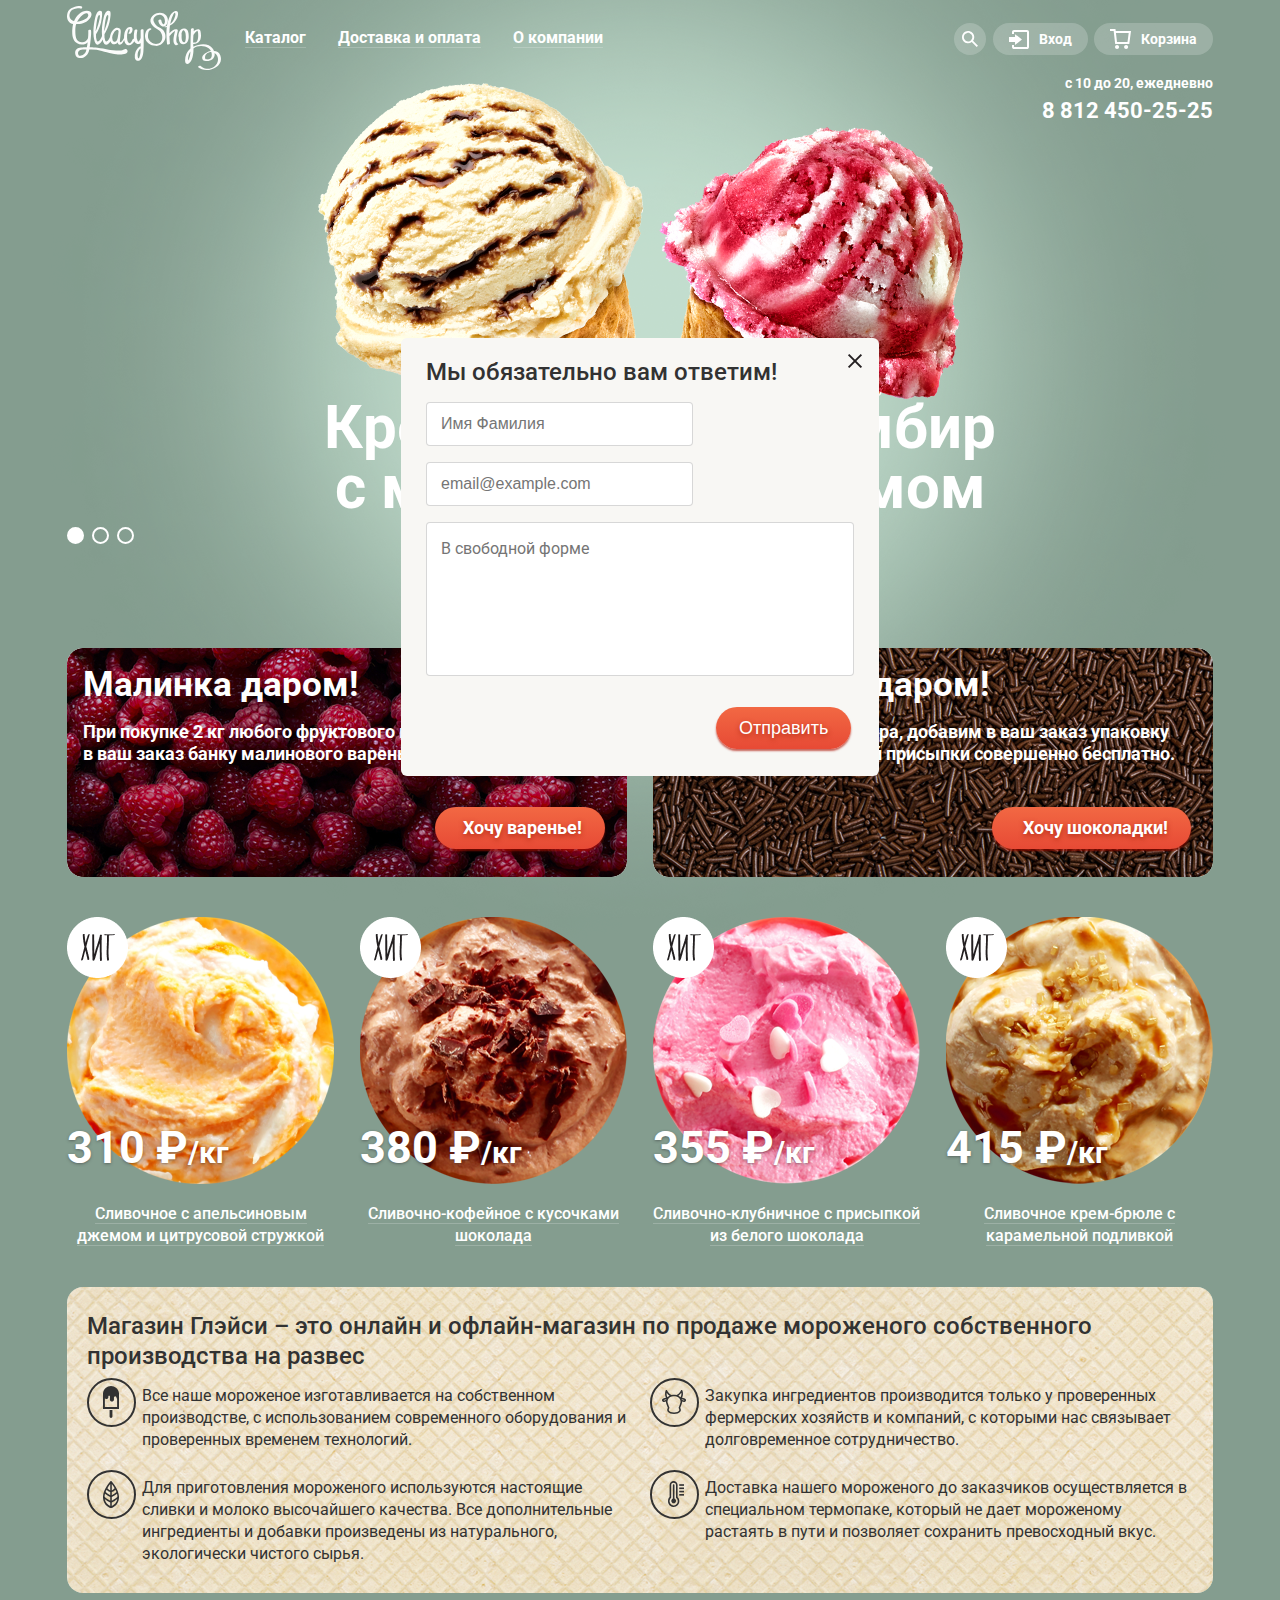
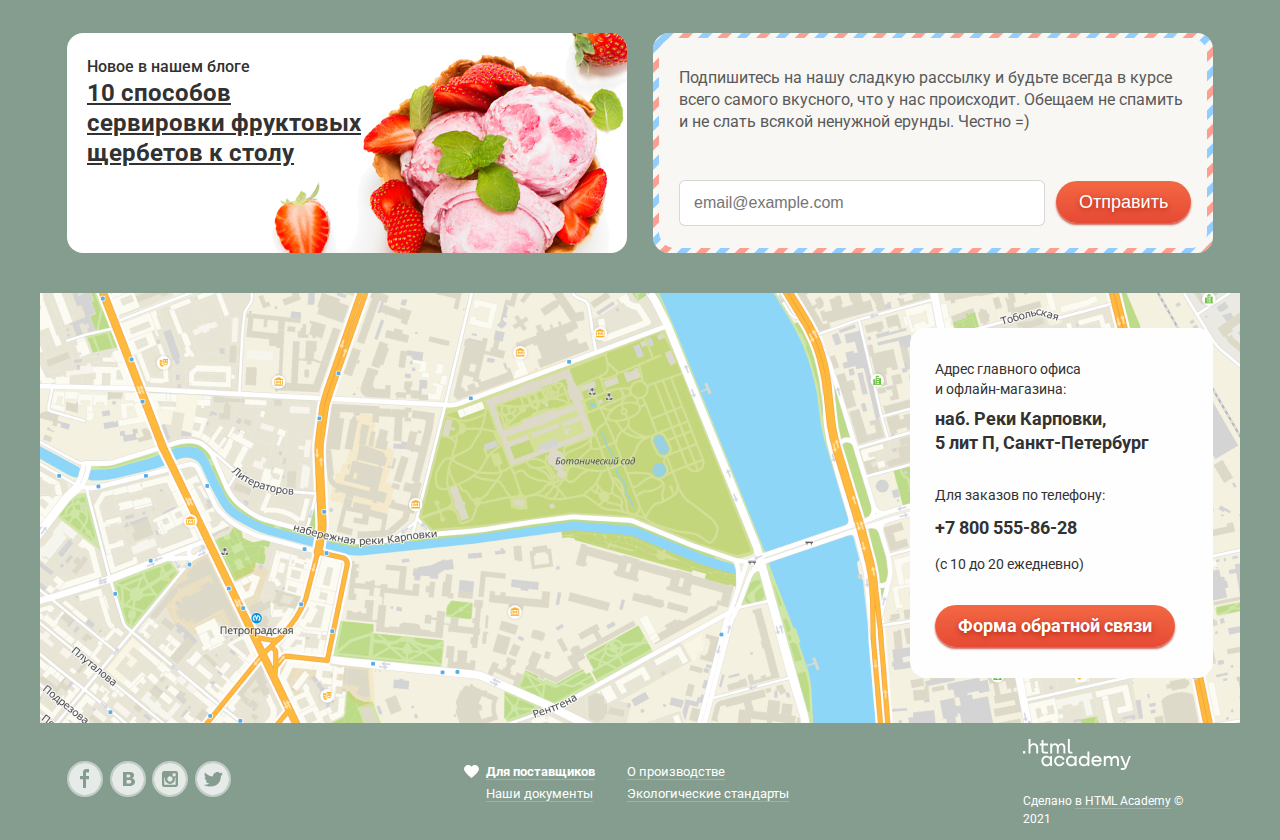
==== index.html @ a719648a "Исправления" ====
<!DOCTYPE html>
<html class="page" lang="ru">
<head>
  <meta charset="utf-8">
  <!--<link rel="preconnect" href="https://fonts.gstatic.com">-->
  <link href="https://fonts.googleapis.com/css2?family=Roboto:wght@300;400;500;700&display=swap" rel="stylesheet">
  <link href="css/style.css" rel="stylesheet">
  <title>Магазин мороженого "GllacyShop"</title>
  <link rel="icon" href="favicon.ico"> <!-- 32/32 -->
  <link rel="icon" href="img/favicon/152.svg" type="image/svg+xml"> <!-- 152/152 -->
  <link rel="apple-touch-icon" href="img/favicons/apple.png">  <!-- 180×180 -->
  <link rel="manifest" href="manifest.webmanifest">
</head>
<body>
  <div  class="page-body page-body-1">
    <header class="main-header"> <!--шапка-->
      <!--<p>Репозиторий создан для обучения на профессиональном онлайн‑курсе «<a href="https://htmlacademy.ru/intensive/htmlcss">HTML и CSS. Профессиональная вёрстка сайтов</a>».</p> -->
      <div class="container">
        <nav class="main-navigation"> <!--меню навигации-->
          <div class="main-menu">
            <div class="main-navigation-wrapper">  <!--основное меню-->
              <a class="main-header-logo"> <!--логотип магазина-->
                <img src="img/logo.svg" width="154" height="64" alt="">
              </a>
              <ul class="site-navigation">
                <li><a href="catalog.html">Каталог</a></li>
                <li><a href="blank.html">Доставка и оплата</a></li>
                <li><a href="blank.html">О компании</a></li>
              </ul>
            </div>
            <div class="user-navigation"> <!--меню авторизации-->
              <ul>
                <li class="user-navigation--item">
                  <a class="user-navigation-link user-navigation-link--search" href="blank.html">
                      <svg width="16" height="16" viewBox="0 0 16 16" fill="none">
                        <path d="M16 14.6652L11.0785 9.73294C11.9827 8.48188 12.3826 6.93501 12.1984 5.40134C12.0141 3.86767 11.2594 2.4601 10.0848 1.45982C8.91022 0.45954 7.40233 -0.0598191 5.86234 0.00548954C4.32234 0.0707982 2.86363 0.715967 1.77757 1.81212C0.691516 2.90827 0.0580813 4.3747 0.0038002 5.91849C-0.050481 7.46228 0.478388 8.96976 1.48476 10.1398C2.49113 11.3098 3.90092 12.0563 5.43251 12.2301C6.96409 12.4039 8.50472 11.9922 9.74663 11.0772L14.6586 16L16 14.6652ZM6.08152 10.3767C5.24079 10.3767 4.41895 10.1268 3.71991 9.65874C3.02087 9.19063 2.47604 8.5253 2.15431 7.74687C1.83258 6.96844 1.7484 6.11188 1.91241 5.28551C2.07643 4.45913 2.48128 3.70006 3.07576 3.10427C3.67024 2.50849 4.42766 2.10276 5.25223 1.93838C6.0768 1.77401 6.93149 1.85837 7.70822 2.1808C8.48495 2.50324 9.14883 3.04927 9.61591 3.74983C10.083 4.4504 10.3323 5.27404 10.3323 6.11661C10.3298 7.24568 9.88115 8.3278 9.08451 9.12618C8.28788 9.92456 7.20813 10.3742 6.08152 10.3767Z" fill="white"/>
                      </svg>
                    </a>
                    <div class="user-navigation-popup">
                      <!--что-то из попапа-->
                      <form class="popup-form--search" action="https://echo.htmlacademy.ru" method="post">
                        <!--<p class="login-form-user"> <!--Поле поиска-->
                          <label class="visually-hidden" for="login-name">Поиск</label>
                          <input class="popup-form--search-input" id="login-name" type="text" name="name" placeholder="Крем-брюле">
                        <!--</p>-->
                      </form>
                    </div>
                </li>
                <li><a class="user-navigation-link user-navigation-link--action" href="blank.html">
                      <svg width="20" height="19" viewBox="0 0 20 19" fill="none">
                        <path d="M6.04 14.88L12.96 9.5L6.04 4.13V7.04H0V11.96H6.04V14.88Z" fill="white"/>
                        <path d="M18 0H5C4.46957 0 3.96086 0.210714 3.58579 0.585786C3.21071 0.960859 3 1.46957 3 2V4H5V2H18V17H5V15H3V17C3 17.5304 3.21071 18.0391 3.58579 18.4142C3.96086 18.7893 4.46957 19 5 19H18C18.5304 19 19.0391 18.7893 19.4142 18.4142C19.7893 18.0391 20 17.5304 20 17V2C20 1.46957 19.7893 0.960859 19.4142 0.585786C19.0391 0.210714 18.5304 0 18 0Z" fill="white"/>
                      </svg>
                    Вход</a>
                </li>
                <li><a class="user-navigation-link user-navigation-link--action" href="blank.html">
                      <svg width="21" height="20" viewBox="0 0 21 20" fill="none">
                        <path d="M5.70345 2L5.46161 0H0V2H3.66795L5.17946 15H19.2869L21 2H5.70345ZM17.5034 13H6.97313L5.96545 4H18.6924L17.5034 13Z" fill="white"/>
                        <path d="M7.03359 20C8.14664 20 9.04894 19.1046 9.04894 18C9.04894 16.8954 8.14664 16 7.03359 16C5.92054 16 5.01823 16.8954 5.01823 18C5.01823 19.1046 5.92054 20 7.03359 20Z" fill="white"/>
                        <path d="M16.1027 20C17.2157 20 18.118 19.1046 18.118 18C18.118 16.8954 17.2157 16 16.1027 16C14.9896 16 14.0873 16.8954 14.0873 18C14.0873 19.1046 14.9896 20 16.1027 20Z" fill="white"/>
                      </svg>
                    Корзина</a>
                </li>
              </ul>
            </div>
          </div>
          <div class="information"> <!--часы работы и телефон-->
            <p class="work">с 10 до 20, ежедневно</p>
            <p class="telephone"><a href="tel:+78124502525">8 812 450-25-25</a></p>
          </div>
        </nav>
      </div>
    </header>
    <main> <!--тело сайта-->
      <div class="container">
        <h1 class="visually-hidden">Магазин мороженого Gllecy Shop</h1>
        <!--<section class="features"> <!-- Основная картинка -->
          <!--<img src="img/ice-horns.png" width="647" height="584" alt="Два рожка мороженого">
          <p class="banner-basis">Крем-брюле и пломбир<br>с малиновым джемом</p>
          <a class="button button-slide" href="blank.html">Давайте оба!</a>
        </section>-->
        <section class="slider">
          <ul class="slider-list">
            <li class="slider-item slide slide-current ">
              <h2 class="slide-title">
                Крем-брюле и пломбир с малиновым джемом
              </h2>
              <a class="button slide-button" href="blank.html">
                Давайте оба!
              </a>
            </li>
            <li class="slider-item slide">
              <h2 class="slide-title">
                Шоколадный пломбир и лимонный сорбет
              </h2>
              <a class="button slide-button" href="blank.html">
                Давайте оба!
              </a>
            </li>
            <li class="slider-item slide">
              <h2 class="slide-title">
                Пломбир с помадкой и клубничный щербет
              </h2>
              <a class="button slide-button" href="blank.html">
                Давайте оба!
              </a>
            </li>
          </ul>
          <div class="slider-controls">
            <button class="current" type="button" aria-label="Первый слайд"></button>
            <button type="button" aria-label="Второй слайд"></button>
            <button type="button" aria-label="Третий слайд"></button>
          </div>
        </section>
        <div class="raspberries-chocolate"> <!--Банеры малина и шоколад-->
          <section class="raspberries"> <!-- Малинка даром! -->
            <!-- Пока не нужно это фоном будет <img src="img/backgraund-malina.jpg" width="560" height="229" alt="Ягода малина"> -->
            <h2>Малинка даром!</h2>
            <p class="banner">При покупке 2 кг любого фруктового мороженого, добавим в ваш заказ банку малинового варенья бесплатно.</p>
            <a class="button" href="blank.html">Хочу варенье!</a>
          </section>
          <section class="chocolate"> <!-- Шоколадки даром! -->
            <!-- Пока не нужно это фоном будет <img src="img/backgraund-chocolate.jpg" width="560" height="229" alt="Шоколадная стружка"> -->
            <h2>Шоколадки даром!</h2>
            <p class="banner">При покупке 2 кг пломбира, добавим в ваш заказ упаковку вкуснейшей шоколадной присыпки совершенно бесплатно.</p>
            <a class="button" href="blank.html">Хочу шоколадки!</a>
          </section>
        </div>
        <section class="hit"> <!-- Хиты продаж -->
          <ul class="hit-list">
            <li class="catalog-item">
              <!--<a href="blank.html">--><img src="img/ice/hit-ice1.png" width="267" height="267" alt="Мороженое">
              <p>310 ₽<span>/кг</span></p>
              <a href="blank.html">Сливочное с апельсиновым джемом и цитрусовой стружкой</a> <!--<p>Сливочное с апельсиновым джемом и цитрусовой стружкой</p></a>-->
            </li>
            <li class="catalog-item">
              <!--<a href="blank.html">--><img src="img/ice/hit-ice2.png" width="267" height="267" alt="Мороженое">
              <p>380 ₽<span>/кг</span></p>
              <a href="blank.html">Сливочно-кофейное с кусочками шоколада</a><!--<p>Сливочно-кофейное с кусочками шоколада</p></a>-->
            </li>
            <li class="catalog-item">
              <!--<a href="blank.html">--><img src="img/ice/hit-ice3.png" width="267" height="267" alt="Мороженое">
              <p>355 ₽<span>/кг</span></p>
              <a href="blank.html">Сливочно-клубничное с присыпкой из белого шоколада</a><!--<p>Сливочно-клубничное с присыпкой из белого шоколада</p></a>-->
            </li>
            <li class="catalog-item">
              <!--<a href="blank.html">--><img src="img/ice/hit-ice4.png" width="267" height="267" alt="Мороженое">
              <p>415 ₽<span>/кг</span></p>
              <a href="blank.html">Сливочное крем-брюле с карамельной подливкой</a><!--<p>Сливочное крем-брюле с карамельной подливкой</p></a>-->
            </li>
          </ul>
        </section>
        <section class="quality">  <!--качество продукции-->
          <h3>Магазин Глэйси – это онлайн и офлайн-магазин по продаже мороженого собственного производства на развес</h3>
          <ul class="quality-list">
            <li class="quality-item">
              <svg width="49" height="49" viewBox="0 0 49 49" fill="none">
                <circle cx="24.5" cy="24.5" r="23.5" stroke="#323232" stroke-width="2"/>
                <path d="M24 8C22.042 8.00227 20.1526 8.72169 18.689 10.0223C17.2254 11.3229 16.2889 13.1146 16.0565 15.0588H16V30.9459H32V15.0588H31.9435C31.7111 13.1146 30.7746 11.3229 29.311 10.0223C27.8474 8.72169 25.958 8.00227 24 8ZM30.1176 29.0635H17.8824V20.3859C18.0569 20.5964 18.2801 20.7612 18.5326 20.8662C18.7851 20.9711 19.0594 21.013 19.3318 20.9882C20.5459 20.9882 21.3365 20.3106 21.3365 19.4541V18.6353C21.3242 18.5223 21.3359 18.408 21.3708 18.2998C21.4057 18.1917 21.4629 18.0921 21.5388 18.0075C21.6147 17.9229 21.7076 17.8553 21.8114 17.809C21.9152 17.7627 22.0275 17.7387 22.1412 17.7387C22.2548 17.7387 22.3672 17.7627 22.471 17.809C22.5748 17.8553 22.6676 17.9229 22.7435 18.0075C22.8195 18.0921 22.8767 18.1917 22.9116 18.2998C22.9464 18.408 22.9581 18.5223 22.9459 18.6353V21.7318C22.949 21.9809 23.0049 22.2266 23.1101 22.4525C23.2152 22.6784 23.3671 22.8794 23.5557 23.0422C23.7443 23.205 23.9654 23.326 24.2042 23.397C24.443 23.468 24.6942 23.4875 24.9412 23.4541C25.1822 23.4885 25.4278 23.4721 25.6622 23.4062C25.8966 23.3402 26.1146 23.2261 26.3024 23.0711C26.4902 22.9161 26.6436 22.7236 26.7528 22.5059C26.8619 22.2883 26.9245 22.0503 26.9365 21.8071V19.7271C26.9213 19.5516 26.9428 19.375 26.9996 19.2083C27.0563 19.0417 27.1471 18.8886 27.2661 18.7589C27.3851 18.6291 27.5298 18.5255 27.691 18.4547C27.8521 18.3838 28.0263 18.3472 28.2024 18.3472C28.3784 18.3472 28.5526 18.3838 28.7137 18.4547C28.8749 18.5255 29.0196 18.6291 29.1386 18.7589C29.2576 18.8886 29.3484 19.0417 29.4052 19.2083C29.4619 19.375 29.4834 19.5516 29.4682 19.7271C29.4651 19.7552 29.4651 19.7836 29.4682 19.8118C29.492 19.994 29.5626 20.1669 29.6731 20.3137C29.7836 20.4605 29.9303 20.5762 30.0988 20.6494V29.12L30.1176 29.0635Z" fill="#323232"/>
                <path d="M22.5882 38.5882C22.5882 38.9627 22.737 39.3217 23.0017 39.5865C23.2665 39.8513 23.6256 40 24 40C24.3744 40 24.7335 39.8513 24.9983 39.5865C25.263 39.3217 25.4118 38.9627 25.4118 38.5882V31.8871H22.5882V38.5882Z" fill="#323232"/>
              </svg>
              <p>
                Все наше мороженое изготавливается на собственном производстве, с использованием современного оборудования и проверенных временем технологий.
              </p>
            </li>
            <li class="quality-item">
              <svg width="49" height="49" viewBox="0 0 49 49" fill="none" xmlns="http://www.w3.org/2000/svg">
                <circle cx="24.5" cy="24.5" r="23.5" stroke="#323232" stroke-width="2"/>
                <path d="M32.0618 19.7151C32.6055 18.602 32.9158 17.3957 32.9747 16.1659C33.0337 14.9362 32.8401 13.7073 32.4051 12.5503C32.3591 12.4093 32.2713 12.2845 32.1525 12.1914C32.0338 12.0983 31.8895 12.041 31.7374 12.0265C31.5853 12.012 31.4322 12.0411 31.297 12.11C31.1618 12.179 31.0505 12.2848 30.977 12.4144C29.9858 14.1282 27.8553 16.8914 26.2944 17.0198H26.2242C25.5066 16.8833 24.778 16.8075 24.0468 16.7933C23.313 16.8073 22.5819 16.8831 21.8616 17.0198H21.807C20.2462 16.899 18.0844 14.1358 17.0855 12.422C17.0158 12.2848 16.9048 12.1714 16.767 12.0966C16.6293 12.0218 16.4713 11.9892 16.314 12.0031C16.1567 12.017 16.0075 12.0768 15.8861 12.1745C15.7646 12.2722 15.6767 12.4032 15.6339 12.5503C15.1914 13.7032 14.9904 14.9297 15.0427 16.1585C15.0949 17.3873 15.3994 18.5937 15.9382 19.7075C14.5803 19.8736 12.8556 20.2964 12.2312 21.3609C12.0798 21.6132 12 21.8997 12 22.1914C12 22.4831 12.0798 22.7696 12.2312 23.0219C12.41 23.3303 12.6761 23.583 12.9982 23.7502C13.3203 23.9174 13.6851 23.9921 14.0496 23.9656C14.6963 23.9528 15.3355 23.8302 15.9382 23.6032C15.9329 24.0106 15.9669 24.4175 16.0397 24.8187C16.3881 26.1599 16.8447 27.4726 17.4054 28.7446C17.5537 29.0995 17.7176 29.4996 17.8035 29.7412C17.5471 30.3472 17.346 30.9737 17.2025 31.6136C17.1655 32.0657 17.2238 32.5203 17.3741 32.95C17.5244 33.3796 17.7634 33.7751 18.0766 34.1125C19.2082 35.3658 21.1983 36 24.0234 36C26.8485 36 28.8464 35.3658 29.9702 34.1125C30.285 33.7761 30.525 33.3807 30.6754 32.9508C30.8257 32.521 30.8832 32.0658 30.8443 31.6136C30.7035 30.9739 30.505 30.3474 30.2512 29.7412C30.337 29.4996 30.5009 29.107 30.6414 28.7446C31.208 27.4748 31.6648 26.1616 32.0071 24.8187C32.0859 24.4182 32.1225 24.0109 32.1164 23.6032C32.6994 23.8235 33.317 23.946 33.9426 23.9656C34.3081 23.9917 34.6738 23.9169 34.9971 23.7498C35.3204 23.5828 35.588 23.3303 35.7688 23.0219C35.9202 22.7696 36 22.4831 36 22.1914C36 21.8997 35.9202 21.6132 35.7688 21.3609C35.1522 20.3341 33.4275 19.8812 32.0618 19.7151ZM31.3204 14.702C31.6018 16.2808 31.327 17.9053 30.5399 19.3149C30.3443 19.0852 30.1359 18.8659 29.9156 18.6581C29.4746 18.2659 28.9713 17.9447 28.425 17.7068C29.5506 16.8621 30.5283 15.8475 31.3204 14.702ZM16.7187 14.702C17.5029 15.8555 18.4785 16.8758 19.6062 17.7219C19.0609 17.9532 18.5617 18.2752 18.1312 18.6732C17.9078 18.8803 17.6967 19.0996 17.4991 19.33C16.7097 17.9157 16.4348 16.2857 16.7187 14.702ZM13.6438 22.2971C13.5736 22.1763 13.597 22.1386 13.6438 22.1084C13.8233 21.8139 14.7286 21.3534 16.4611 21.1797C16.3753 21.3987 16.2972 21.6176 16.227 21.8441C15.2125 22.3499 13.8545 22.667 13.6438 22.2971ZM30.4697 24.562C30.1428 25.8014 29.7202 27.0153 29.2054 28.1935C29.0016 28.6551 28.8219 29.1263 28.6669 29.6053L28.6201 29.8394L28.7059 30.0508C28.9528 30.6264 29.1537 31.2196 29.3069 31.825C29.3151 32.0631 29.2745 32.3004 29.1875 32.5233C29.1004 32.7462 28.9686 32.9502 28.7996 33.1235C28.2377 33.7502 26.9578 34.49 24.0312 34.49C21.1046 34.49 19.8247 33.7351 19.2628 33.1235C18.9259 32.7708 18.744 32.3051 18.7556 31.825C18.9119 31.2195 19.1154 30.6264 19.3643 30.0508L19.4501 29.8394L19.3955 29.6053C19.249 29.1221 19.0718 28.6481 18.8648 28.1859C18.341 27.0018 17.9131 25.7801 17.5849 24.5318C17.4361 23.6617 17.509 22.7695 17.7973 21.9327C18.0856 21.096 18.5807 20.3399 19.2394 19.7302C20.4179 18.5826 23.0869 18.3259 24.0156 18.3184C24.9443 18.3108 27.5587 18.575 28.8074 19.7453C29.4702 20.3492 29.9687 21.102 30.2586 21.937C30.5486 22.772 30.6211 23.6633 30.4697 24.5318V24.562ZM34.3718 22.2971C34.1689 22.6595 32.811 22.3499 31.8432 21.8517C31.7808 21.6252 31.7028 21.4062 31.6169 21.1797C33.3338 21.3534 34.2313 21.8139 34.403 22.1084C34.442 22.1386 34.4577 22.1763 34.3874 22.2971H34.3718Z" fill="#323232"/>
              </svg>
              <p>
                Закупка ингредиентов производится только у проверенных фермерских хозяйств и компаний, с которыми нас связывает долговременное сотрудничество.
              </P>
            </li>
            <li class="quality-item">
              <svg width="49" height="49" viewBox="0 0 49 49" fill="none" xmlns="http://www.w3.org/2000/svg">
                <circle cx="24.5" cy="24.5" r="23.5" stroke="#323232" stroke-width="2"/>
                <path d="M31.9923 26.5968C31.6436 18.9394 24.8652 11.5239 24.5631 11.2015C24.5631 11.2015 24.5631 11.2015 24.5244 11.2015L24.4314 11.0967L24.3307 11.0322H23.8969L23.7497 11H23.7109L23.5715 11.0967L23.4863 11.1693C23.4863 11.1693 23.4863 11.1693 23.4475 11.1693C23.1454 11.5239 16.367 18.9475 16.0029 26.5968C15.999 26.6531 15.999 26.7097 16.0029 26.766C16.0029 27.0562 16.0029 27.3464 16.0029 27.6446C16.2973 35.9468 23.7497 37.978 23.8116 37.9941H24.0053C24.0697 38.002 24.1347 38.002 24.199 37.9941C24.2687 37.9941 31.7134 35.9065 32 27.6446C32 27.3464 32 27.0562 32 26.766C32 26.7096 31.9923 26.6532 31.9923 26.5968ZM18.048 23.7676C19.5954 25.1514 21.3449 26.2697 23.2306 27.0804V30.7478C21.3327 29.7725 18.4121 28.0396 17.5522 26.5162C17.622 25.586 17.7803 24.6653 18.0248 23.7676H18.048ZM19.5974 19.6568C20.6106 20.758 21.8538 21.6019 23.2306 22.1233V25.2991C21.4997 24.5389 19.9227 23.445 18.5826 22.0749C18.8773 21.2498 19.2161 20.4425 19.5974 19.6568ZM29.4436 22.0749C28.1041 23.4457 26.5268 24.5398 24.7955 25.2991V22.1233C26.1612 21.5976 27.3934 20.7539 28.3977 19.6568C28.7885 20.4313 29.1377 21.2278 29.4436 22.0427V22.0749ZM24.7955 20.4145V13.9662C25.8308 15.2873 26.7757 16.6825 27.6231 18.1415C26.8759 19.1299 25.8968 19.9015 24.78 20.3822L24.7955 20.4145ZM24.7955 30.764V27.0804C26.6884 26.2769 28.4458 25.164 30.0013 23.7837C30.2386 24.6848 30.3891 25.6082 30.4506 26.5403C29.5985 28.0396 26.678 29.7645 24.78 30.7317L24.7955 30.764ZM23.2461 20.4145C22.1242 19.9276 21.1441 19.1441 20.4031 18.1415C21.2489 16.6687 22.1938 15.26 23.2306 13.9259L23.2461 20.4145ZM17.7149 29.0632C19.4092 30.4484 21.2619 31.6099 23.2306 32.5211V36.0677C21.8222 35.4723 20.5796 34.5193 19.6161 33.2958C18.6526 32.0722 17.999 30.6171 17.7149 29.0632ZM24.78 36.0757V32.5131C26.7504 31.6084 28.6035 30.4493 30.2957 29.0632C30.0237 30.623 29.3747 32.0851 28.4097 33.3119C27.4448 34.5387 26.1957 35.4898 24.78 36.0757Z" fill="#323232"/>
              </svg>
              <p>
                Для приготовления мороженого используются настоящие сливки и молоко высочайшего качества. Все дополнительные ингредиенты и добавки произведены из натурального,<br>
                экологически чистого сырья.
              </p>
            </li>
            <li class="quality-item">
              <svg width="49" height="49" viewBox="0 0 49 49" fill="none" xmlns="http://www.w3.org/2000/svg">
                <circle cx="24.5" cy="24.5" r="23.5" stroke="#323232" stroke-width="2"/>
                <path d="M27.5905 15.1189C27.5905 14.0265 27.1691 12.9789 26.4189 12.2064C25.6688 11.434 24.6514 11 23.5905 11C22.5296 11 21.5122 11.434 20.7621 12.2064C20.0119 12.9789 19.5905 14.0265 19.5905 15.1189V27.1073C18.565 28.185 17.9936 29.6355 18.0001 31.1443C17.9973 32.1106 18.2275 33.0625 18.67 33.9146C19.1125 34.7667 19.7535 35.4924 20.5354 36.0266C21.3174 36.5608 22.2158 36.8868 23.1503 36.9754C24.0847 37.064 25.0259 36.9124 25.8894 36.5341C26.7529 36.1559 27.5117 35.5629 28.0979 34.8083C28.684 34.0536 29.0791 33.161 29.2477 32.2105C29.4163 31.2599 29.3531 30.2811 29.0639 29.3618C28.7747 28.4426 28.2684 27.6116 27.5905 26.9435V15.1189ZM27.7336 31.1443C27.7417 31.8589 27.5722 32.5637 27.2413 33.1919C26.9104 33.82 26.4291 34.3507 25.8431 34.7334C25.257 35.1162 24.5857 35.3383 23.8929 35.3788C23.2 35.4192 22.5086 35.2767 21.8843 34.9646C21.26 34.6525 20.7235 34.1813 20.3258 33.5957C19.928 33.0101 19.6823 32.3295 19.6118 31.6186C19.5414 30.9077 19.6485 30.19 19.9232 29.5337C20.1978 28.8774 20.6308 28.3043 21.181 27.8688V15.1189C21.181 14.4609 21.4348 13.8298 21.8867 13.3645C22.3386 12.8992 22.9514 12.6377 23.5905 12.6377C24.2295 12.6377 24.8424 12.8992 25.2943 13.3645C25.7462 13.8298 26 14.4609 26 15.1189V27.7132C26.5367 28.0983 26.9748 28.6116 27.2767 29.2092C27.5786 29.8067 27.7354 30.4707 27.7336 31.1443Z" fill="#323232"/>
                <path d="M24.4573 28.5812V15.1763C24.4573 14.9591 24.3735 14.7508 24.2244 14.5972C24.0752 14.4437 23.873 14.3574 23.6621 14.3574C23.4512 14.3574 23.2489 14.4437 23.0998 14.5972C22.9506 14.7508 22.8668 14.9591 22.8668 15.1763V28.5812C22.3363 28.7744 21.8891 29.1545 21.6043 29.6544C21.3196 30.1542 21.2156 30.7416 21.3107 31.3128C21.4059 31.8839 21.6941 32.4021 22.1244 32.7756C22.5546 33.1491 23.0993 33.354 23.6621 33.354C24.2248 33.354 24.7695 33.1491 25.1998 32.7756C25.63 32.4021 25.9182 31.8839 26.0134 31.3128C26.1085 30.7416 26.0046 30.1542 25.7198 29.6544C25.4351 29.1545 24.9879 28.7744 24.4573 28.5812Z" fill="#323232"/>
                <path d="M34 14.2018H29.2286V15.8395H34V14.2018Z" fill="#323232"/>
                <path d="M34 17.4773H29.2286V19.115H34V17.4773Z" fill="#323232"/>
                <path d="M34 20.7528H29.2286V22.3905H34V20.7528Z" fill="#323232"/>
                <path d="M34 24.0283H29.2286V25.666H34V24.0283Z" fill="#323232"/>
              </svg>
              <p>
                Доставка нашего мороженого до заказчиков осуществляется в специальном термопаке, который не дает мороженому растаять в пути и позволяет сохранить превосходный вкус.
              </p>
            </li>
          </ul>
        </section>
        <div class="news-mail"> <!--Новости и отправка подписи-->
          <section class="news"> <!--Новости -->
            <p>Новое в нашем блоге</p>
            <a href="blank.html">10 способов сервировки фруктовых щербетов к столу</a>
          </section>
          <section class="mail"> <!--отправка подписки -->
            <form class="" action="https://echo.htmlacademy.ru" method="post">
              <label for="mail"></label>
              <p>Подпишитесь на нашу сладкую рассылку и будьте всегда в курсе всего самого вкусного, что у нас происходит. Обещаем не спамить и не слать всякой ненужной ерунды. Честно =)</p>
              <input class="mail-input" type="email" id="mail" placeholder="email@example.com">
              <!--<button type="submit" value="ОТПРАВИТЬ">-->
              <button class="button" type="submit">Отправить</button>
            </form>
          </section>
        </div>
      </div>
      <section class="contacts"> <!--Контактная информация-->
        <img src="img/map.jpg" width="1200" height="430" alt="Карта местонахождения">
        <div class="contacts-form">
          <p class="contacts-text">
            Адрес главного офиса<br>
            и офлайн-магазина:
          </p>
          <p class="contacts-text-bold">
            наб. Реки Карповки,<br>
            5 лит П, Санкт-Петербург
          </p>
          <p class="contacts-text">Для заказов по телефону:</p>
          <p class="contacts-text-bold-tel"><a href="tel:+78005558628">+7 800 555-86-28</a></p>
          <p class="contacts-text-days">(с 10 до 20 ежедневно)</p>
          <a class="button" href="blank.html">Форма обратной связи</a>
        </div>
      </section>
    </main>
    <footer class="main-footer container"> <!--Подвал-->
      <section class="footer-social"> <!--соц сети-->
        <ul>
          <li class="footer-social--link">
            <a href="#"><!--Фейсбук-->
              <!--<svg width="19" height="22" viewBox="0 0 10.15 21.74"><path d="M3.34 1.12A4.77 4.77 0 0 1 6.53 0h3.61v3.81H7.81a1.07 1.07 0 0 0-1.09.83v2.55h3.42c-.08 1.23-.24 2.45-.41 3.67h-3v10.87H2.21V10.86H0V7.21h2.19V3.66a3.83 3.83 0 0 1 1.15-2.54z" fill="#fff"/></svg>-->
              <svg width="36" height="36" viewBox="0 0 36 36" fill="none">
                <path d="M18 35C27.3888 35 35 27.3888 35 18C35 8.61116 27.3888 1 18 1C8.61116 1 1 8.61116 1 18C1 27.3888 8.61116 35 18 35Z" stroke="white" stroke-opacity="0.5" stroke-width="2"/>
                <path d="M18 2C14.8355 2 11.7421 2.93838 9.11088 4.69649C6.4797 6.45459 4.42894 8.95345 3.21793 11.8771C2.00693 14.8007 1.69008 18.0177 2.30744 21.1214C2.92481 24.2251 4.44866 27.0761 6.6863 29.3137C8.92394 31.5513 11.7749 33.0752 14.8786 33.6926C17.9823 34.3099 21.1993 33.9931 24.1229 32.7821C27.0466 31.5711 29.5454 29.5203 31.3035 26.8891C33.0616 24.2579 34 21.1645 34 18C34 13.7565 32.3143 9.68687 29.3137 6.68629C26.3131 3.68571 22.2435 2 18 2ZM22.06 11.45H19V14.9H22V18.34H19V27H16V18.34H13V14.9H16V11.45C15.9449 10.5957 16.2291 9.75426 16.7908 9.1083C17.3525 8.46234 18.1464 8.06407 19 8H22V11.45H22.06Z" fill="white" fill-opacity="0.8"/>
              </svg>
            </a>
          </li>
          <li class="footer-social--link">
            <a href="#"><!--ВКонтакте-->
              <svg width="36" height="36" viewBox="0 0 36 36" fill="none">
                <path d="M18 35C27.3888 35 35 27.3888 35 18C35 8.61116 27.3888 1 18 1C8.61116 1 1 8.61116 1 18C1 27.3888 8.61116 35 18 35Z" stroke="white" stroke-opacity="0.5" stroke-width="2"/>
                <path d="M18.64 16.49C18.9652 16.4904 19.2875 16.4293 19.59 16.31C19.8645 16.2077 20.0922 16.0085 20.23 15.75C20.3343 15.4964 20.3854 15.2241 20.38 14.95C20.376 14.7057 20.3143 14.4659 20.2 14.25C20.0714 14.0066 19.8523 13.8235 19.59 13.74C19.2687 13.627 18.9306 13.5695 18.59 13.57H16.59V16.57H17.16C17.75 16.52 18.24 16.51 18.64 16.49Z" fill="white" fill-opacity="0.8"/>
                <path d="M20.12 19.08C19.751 19.0101 19.3752 18.9832 19 19H16.61V22.5H19.06C19.4757 22.4953 19.8865 22.4104 20.27 22.25C20.591 22.1392 20.8632 21.9199 21.04 21.63C21.1865 21.3527 21.2621 21.0436 21.26 20.73C21.2753 20.3782 21.1848 20.0298 21 19.73C20.7922 19.4167 20.4806 19.1865 20.12 19.08Z" fill="white" fill-opacity="0.8"/>
                <path d="M18 2C14.8355 2 11.7421 2.93838 9.11088 4.69649C6.4797 6.45459 4.42894 8.95345 3.21793 11.8771C2.00693 14.8007 1.69008 18.0177 2.30744 21.1214C2.92481 24.2251 4.44866 27.0761 6.6863 29.3137C8.92394 31.5513 11.7749 33.0752 14.8786 33.6926C17.9823 34.3099 21.1993 33.9931 24.1229 32.7821C27.0466 31.5711 29.5454 29.5203 31.3035 26.8891C33.0616 24.2579 34 21.1645 34 18C34 13.7565 32.3143 9.68687 29.3137 6.68629C26.3131 3.68571 22.2435 2 18 2ZM24.6 22.53C24.3376 23.056 23.9537 23.5119 23.48 23.86C22.9342 24.2714 22.3122 24.5705 21.65 24.74C20.8286 24.9383 19.9848 25.029 19.14 25.01H13V11H18.45C19.2781 10.9868 20.1063 11.0235 20.93 11.11C21.473 11.194 21.9994 11.3627 22.49 11.61C22.9868 11.8462 23.4013 12.2258 23.68 12.7C23.9455 13.1728 24.0801 13.7079 24.07 14.25C24.0819 14.8916 23.8931 15.5209 23.53 16.05C23.1452 16.588 22.6142 17.0045 22 17.25V17.32C22.8272 17.4588 23.5898 17.8541 24.18 18.45C24.7295 19.0712 25.0163 19.8815 24.98 20.71C25.0043 21.3386 24.8738 21.9636 24.6 22.53Z" fill="white" fill-opacity="0.8"/>
              </svg>
            </a>
          </li>
          <li class="footer-social--link">
            <a href="#"><!--Инстаграм-->
              <svg width="36" height="36" viewBox="0 0 36 36" fill="none">
                <path d="M18 35C27.3888 35 35 27.3888 35 18C35 8.61116 27.3888 1 18 1C8.61116 1 1 8.61116 1 18C1 27.3888 8.61116 35 18 35Z" stroke="white" stroke-opacity="0.5" stroke-width="2"/>
                <g opacity="0.8">
                  <path d="M22.92 18C22.92 19.3155 22.3974 20.5771 21.4673 21.5072C20.5371 22.4374 19.2755 22.96 17.96 22.96C16.6445 22.96 15.3829 22.4374 14.4528 21.5072C13.5226 20.5771 13 19.3155 13 18C13.001 17.6158 13.048 17.233 13.14 16.86H12.24V23.7H23.64V16.86H22.74C22.8406 17.2325 22.901 17.6147 22.92 18Z" fill="white"/>
                  <path d="M18 20.66C18.5252 20.656 19.0375 20.4967 19.4723 20.202C19.9071 19.9073 20.245 19.4905 20.4432 19.0042C20.6415 18.5178 20.6913 17.9836 20.5864 17.4689C20.4816 16.9542 20.2266 16.4821 19.8539 16.1121C19.4811 15.7421 19.0071 15.4908 18.4916 15.3897C17.9762 15.2887 17.4424 15.3425 16.9575 15.5445C16.4726 15.7464 16.0584 16.0873 15.7669 16.5243C15.4755 16.9613 15.32 17.4748 15.32 18C15.3213 18.3506 15.3917 18.6976 15.5271 19.021C15.6625 19.3444 15.8602 19.638 16.1091 19.8851C16.358 20.1321 16.653 20.3276 16.9775 20.4606C17.3019 20.5936 17.6494 20.6613 18 20.66Z" fill="white"/>
                  <path d="M23.68 12.3H20.64V15.34H23.68V12.3Z" fill="white"/>
                  <path d="M18 2C14.8355 2 11.7421 2.93838 9.11088 4.69649C6.4797 6.45459 4.42894 8.95345 3.21793 11.8771C2.00693 14.8007 1.69008 18.0177 2.30744 21.1214C2.92481 24.2251 4.44866 27.0761 6.6863 29.3137C8.92394 31.5513 11.7749 33.0752 14.8786 33.6926C17.9823 34.3099 21.1993 33.9931 24.1229 32.7821C27.0466 31.5711 29.5454 29.5203 31.3035 26.8891C33.0616 24.2579 34 21.1645 34 18C34 13.7565 32.3143 9.68687 29.3137 6.68629C26.3131 3.68571 22.2435 2 18 2ZM26 23.7C26.0027 24.0045 25.9444 24.3064 25.8285 24.588C25.7127 24.8696 25.5416 25.1251 25.3253 25.3395C25.1091 25.5539 24.8521 25.7228 24.5695 25.8362C24.2869 25.9497 23.9845 26.0054 23.68 26H12.28C11.9793 25.9987 11.6818 25.9382 11.4044 25.8219C11.1271 25.7056 10.8754 25.5358 10.6637 25.3222C10.4519 25.1086 10.2844 24.8554 10.1705 24.5771C10.0566 24.2988 9.99869 24.0007 10 23.7V12.3C9.99869 11.9993 10.0566 11.7012 10.1705 11.4229C10.2844 11.1446 10.4519 10.8914 10.6637 10.6778C10.8754 10.4642 11.1271 10.2944 11.4044 10.1781C11.6818 10.0618 11.9793 10.0013 12.28 10H23.67C23.9749 9.99467 24.2778 10.0503 24.561 10.1636C24.8441 10.2769 25.1017 10.4457 25.3188 10.6599C25.5358 10.8742 25.7079 11.1296 25.8249 11.4112C25.9418 11.6929 26.0014 11.995 26 12.3V23.7Z" fill="white"/>
                </g>
              </svg>
            </a>
          </li>
          <li class="footer-social--link">
            <a href="#"><!--Твитер-->
              <svg width="36" height="36" viewBox="0 0 36 36" fill="none">
                <path d="M18 35C27.3888 35 35 27.3888 35 18C35 8.61116 27.3888 1 18 1C8.61116 1 1 8.61116 1 18C1 27.3888 8.61116 35 18 35Z" stroke="white" stroke-opacity="0.5" stroke-width="2"/>
                <path d="M18 2C14.8355 2 11.7421 2.93838 9.11088 4.69649C6.4797 6.45459 4.42894 8.95345 3.21793 11.8771C2.00693 14.8007 1.69008 18.0177 2.30744 21.1214C2.92481 24.2251 4.44866 27.0761 6.6863 29.3137C8.92394 31.5513 11.7749 33.0752 14.8786 33.6926C17.9823 34.3099 21.1993 33.9931 24.1229 32.7821C27.0466 31.5711 29.5454 29.5203 31.3035 26.8891C33.0616 24.2579 34 21.1645 34 18C34 13.7565 32.3143 9.68687 29.3137 6.68629C26.3131 3.68571 22.2435 2 18 2ZM25.94 14.81C25.69 21.33 22.48 25.64 14.94 25.51H14.46C14.01 25.51 9.91001 25.07 9.11001 23.69C10.8989 23.9555 12.7228 23.5494 14.23 22.55C13.18 22.26 11.31 22.09 10.98 19.7C11.3928 19.8642 11.8441 19.9058 12.28 19.82C11 19 9.53001 18.3 9.61001 16.17C10.028 16.4893 10.5445 16.652 11.07 16.63C10.3 16.4 8.92001 13.39 10.07 11.85C12.07 13.64 14.14 15.33 17.87 15.49C18.1 13.28 19.11 11.79 21.04 11.17C21.7375 10.9333 22.4908 10.9157 23.1986 11.1195C23.9065 11.3232 24.5351 11.7387 25 12.31C25.74 12.08 26.45 11.84 27.19 11.62C27.1758 11.9571 27.0846 12.2865 26.9234 12.5829C26.7622 12.8793 26.5353 13.1349 26.26 13.33C26.5167 13.3601 26.7768 13.3336 27.0221 13.2524C27.2674 13.1712 27.492 13.0372 27.68 12.86C27.5628 13.2985 27.3443 13.7034 27.0421 14.0421C26.7399 14.3808 26.3624 14.6438 25.94 14.81Z" fill="white" fill-opacity="0.8"/>
              </svg>
            </a>
          </li>
        </ul>
      </section>
      <section class="footer-contacts"> <!--контактная информация для пользователей-->
        <ul class="footer-contacts-list">
          <li class="footer-suppliers">
            <a class="footer-contacts-list-link footer-contacts-list-link--svg" href="blank.html">
              <svg width="15" height="13" viewBox="0 0 15 13" fill="none">
                <path d="M10.8 0.00081161C10.1584 1.47209e-05 9.52561 0.149795 8.95246 0.438107C8.37931 0.726419 7.88182 1.14521 7.5 1.66081C7.11818 1.14521 6.62069 0.726419 6.04754 0.438107C5.47439 0.149795 4.84158 1.47209e-05 4.2 0.00081161C3.11401 -0.0207343 2.06346 0.387449 1.2769 1.13655C0.490337 1.88566 0.0314232 2.91507 0 4.00081C0 7.18081 7.5 13.0008 7.5 13.0008C7.5 13.0008 15 7.22081 15 4.00081C14.9686 2.91507 14.5097 1.88566 13.7231 1.13655C12.9365 0.387449 11.886 -0.0207343 10.8 0.00081161Z" fill="white"/>
              </svg>
              Для поставщиков</a>
          </li>
          <li class="footer-suppliers">
            <a class="footer-contacts-list-link" href="blank.html">О производстве</a>
          </li>
          <li class="footer-suppliers">
            <a class="footer-contacts-list-link" href="blank.html">Наши документы</a>
          </li>
          <li class="footer-suppliers">
            <a class="footer-contacts-list-link" href="blank.html">Экологические стандарты</a>
          </li>
        </ul>
      </section>
      <section class="footer-ico"> <!--Сделано-->
        <p><a href="https://htmlacademy.ru/"><img src="img/html-academy.svg" width="108" height="31" alt=""></a></p>
        <p class="footer-copyright">Сделано <a href="https://htmlacademy.ru/">в HTML Academy</a> © 2021</p>
      </section>
    </footer>
  </div>
  <section class="modal modal-login">
    <h3>Мы обязательно вам ответим!</h3>
    <!--<p class="modal-description">Введите пожалуйста свой логин и пароль</p>-->
    <form class="login-form" action="https://echo.htmlacademy.ru" method="post">
      <p class="login-form-user"> <!--Поле ФИО-->
        <label class="visually-hidden" for="login-name">ФИО</label>
        <input class="login-icon-user" id="login-name" type="text" name="name" placeholder="Имя Фамилия">
      </p>
      <p class="login-form-user"> <!--Поле email-->
        <label class="visually-hidden" for="login-login">Логин</label>
        <input class="login-icon-user" id="login-login" type="email" name="login" placeholder="email@example.com">
      </p>
      <!--<p>
        <label class="visually-hidden" for="login-password">Пароль</label>
        <input class="login-icon-password" id="login-password" type="password" name="password" placeholder="••••••••">
      </p> -->
      <p class="area-p"> <!--Область ввода теста-->
         <label class="visually-hidden" for="comment-field">Тест</label>
         <textarea class="area" id="comment-field" type="textarea" name="comment" placeholder="В свободной форме"></textarea>
      </p>
      <button class="button button-send" type="submit">Отправить</button> <!--class="button"-->
    </form>
    <button class="modal-close" type="button" aria-label="Закрыть"></button>
  </section>
</body>
</html>
---- css/style.css ----
/*константы по цветам*/
:root {
  --basic-black-text: #323232; /*черный*/
  --basic-green: #849D8F;
  --basic-brawn: #9D8B84;
  --basic-neutral: #8996A6;
  --basic-white: #FFFFFF;
  --basic-neutral: #5A5A5A;
  --basic-dark: #696969; /*темно-серый*/
  --basic-darl-lite: #ababab; /*светло-серый*/
  --basic-green-lite: rgba(255, 255, 255, 0.2); /*светло-зеленый в основном цвет фона кнопок*/
  --brown-lite: #D07058; /*светло-коричневый*/
  --basic-blu-lite: #8996A6;
  --basic-brown: #9D8B84;
  /*
  --basic-black: #000000;
  --basic-extra-dark: #242424;
  --basic-dark: #aba9a7;
  --basic-neutral: #e5e5e5;
  --basic-extra-light: #f8f5f2;

  --special: #663d15;*/
}
/* Global */

body {
  /*@import url('https://fonts.googleapis.com/css2?family=Roboto:wght@100;300;400;500;700;900&display=swap');*/ /*подключениме шрифта 2-ой вариант*/
  min-width: 1200px;
  margin: 0;
  padding: 0;
  font-family: "Roboto", Arial, sans-serif;
  font-size: 16px;
  line-height: 22px;
  font-weight: 700;
  color: var(--basic-white);
  /*text-transform: uppercase;*/
  background-color: var(--basic-green);
  /*background-image: url("img/bg.jpg");*/
  background-position: top center;
  background-repeat: no-repeat;

  min-height: 100%; /*займи все пространство*/
  display: grid; /*включение контекста grid*/
  grid-template-rows: min-content 1fr min-content; /*правила расположения строк*/
  align-content: start; /*начинайся сначала*/
}
h1 {
  font-size: 35px;
  line-height: 41px;
  margin: 9px 0px 29px 0px;
}
h2 {
  padding: 0;
  margin: 0;
  font-size: 35px;
  line-height: 41px;
  padding: 16px 16px;
}
h3 {
  margin-top: 0;
  margin-bottom: 7px;
  font-weight: 500;
  font-size: 24px;
  line-height: 30px;
  color: var(--basic-black-text);
  padding: 24px 20px 0px 20px;
}
span {
  font-size: 30px;
  line-height: 35px;
  text-shadow: 0px 1px 3px rgba(49, 50, 53, 0.5);
}

fieldset {
  border: none;
}

.visually-hidden { /*скрывает не нужные заголовки*/
  /*display: none;*/
  position: absolute;
  width: 1px;
  height: 1px;
  margin: -1px;
  border: 0;
  padding: 0;
  white-space: nowrap;
  clip-path: inset(100%);
  clip: rect(0 0 0 0);
  overflow: hidden;
}
/*Контентная область центрируется и не может быть уже макетной ширины, поэтому 1146px*/
.container {
  width: 1146px;
  /*padding-left: 27px;
  padding-right: 27px;*/
  margin-left: auto;
  margin-right: auto;
  /*outline: 1px solid black; /*обводка*/
}

.slider{
  position: relative; /*элемент с относительным позиционированием*/
  padding-top: 275px;
  text-align: center;
  color: var(--basic-white);
}
.slider-list {
  margin: 0;
  /*padding: 0;*/
  list-style: none;
}
.slide {
  display: none;
}

.slide-current {
  display: block;
}
.slide-title {
  width: 700px;
  padding: 0;
  margin: 0 auto;
  margin-bottom: 27px;
  font-size: 60px;
  line-height: 60px;
  font-weight: 700;
}
.slider-controls {
  position: absolute;
  bottom: 63px;
  left: 0;
  z-index: 20;
  display: flex;
  width: 67px;
  justify-content: space-between;
}
.slider-controls button {
  padding: 0;
  width: 17px;
  height: 17px;
  background-color: transparent;
  border: 2px solid var(--basic-white);
  border-radius: 50%;
  cursor: pointer;
}
.slider-controls .current {
  background-color: var(--basic-white);
}
.page-body {
  min-width: 1200px;

  background-repeat: no-repeat;
  background-position: top center;
}
.page-body-1 {
  background-color: var(--basic-green);
  background-image: url("../img/ice-horns.png");
}
.page-body-2 {
  background-color: var(--basic-blu-lite);
  background-image: url("../img/ice-horns2.png");
}
.page-body-3 {
  background-color: var(--basic-brown);
  background-image: url("../img/ice-horns3.png");
}
.main-menu {
  display: flex;
  justify-content: space-between;
}

.features {
  text-align: center;
}

/*grid*/
.page {
  height: 100%;
}

/* Main navigation */
.main-navigation {
  font-size: 16px;
  line-height: 18px;

  /*outline: 1px solid red; /*обводка*/
  outline-offset: -5px;

}

.main-navigation-wrapper {
  /*display: grid; /*включаем гриды*/
  margin: 0;
  display: flex;
  align-items: center;
  width: 850px;

  /*outline: 1px solid rgba(0, 255, 255, 0.3); /*обводка*/
  outline-offset: -5px;
}

.user-navigation {
  margin: 0;
  padding: 0;
  width: 300px;

  /*outline: 1px solid yellow; /*обводка*/
  outline-offset: -5px;
}
.information-crumbs {
  display: flex;
  align-items: flex-end;
}

.information {
  margin: 0;
  padding: 0;
  text-align: right;
  /*----*/
  order: 3;
  margin-left: auto;

  /*outline: 1px solid blue; /*обводка*/
  outline-offset: -5px;
}

.raspberries-chocolate {
  display: grid; /*включаем гриды*/
  grid-template-columns: 1fr 1fr;
  margin-bottom: 40px; /*отступ до следующего блока*/
  height: 229px;
  margin-top: 41px;

}

/*меню главное*/
.site-navigation {
  margin: 0;
  padding: 0;
  display: flex;
  flex-wrap: wrap;
  width: 450px;
  list-style: none; /*убираем маркер списка*/
  line-height: 18px;
  margin-left: 24px; /*отступ слева от логтипа*/
}
.site-navigation li {
  position: relative; /*указывает какой тип позиционирования используется для элемента (статический, относительный, абсолютный или фиксированный)*/
  margin-right: 32px;
}
.main-header-logo { /*не совсем понял нужно или нет это прописывать в css*/
  margin: 0;
  padding: 0;
  width: 154px;
  height: 64px;
}
.site-navigation a {
  text-decoration: none; /*убираем подчеркивание у ссылок*/
  border-bottom: 1px solid var(--basic-green-lite); /*rgba(255, 255, 255, 0.2); /*цвет подчеркивания*/
  /*text-decoration-color: rgba(255, 255, 255, 0.2); /*цвет подчеркивания*/
}
/*цвет ссылки меню и ссылки входа*/
.site-navigation a,
.telephone a,
.button,
.-apply,
.hit-list a {
  color: var(--basic-white);
}

/*хлебные крошки*/
.crumbs {
  padding: 0;
  margin: 0;
  display: flex;
  flex-wrap: wrap; /*перенос на новую сроку если дошел до предела области*/
  justify-content: flex-start;
  align-items: flex-end;
  font-size: 14px;
  line-height: 16px;
  list-style: none;
  font-weight: 400; /*жирность шрифта*/
  order: 1; /*---*/
}
.crumbs li {
  position: relative; /*указывает какой тип позиционирования используется для элемента (статический, относительный, абсолютный или фиксированный)*/
  margin-right: 22px;
}
.crumbs a{
  color: var(--basic-white);
  text-decoration: none; /*убираем подчеркивание у ссылок*/
  border-bottom:1px solid var(--basic-green-lite); /*rgba(255, 255, 255, 0.2); /*цвет подчеркивания*/
}
/*конец хлебные крошки*/

/*меню каталог с catalog.html*/
.mark a {
  background: var(--brown-lite);/* #D07058;*/
  padding: 9px 13px; /* Поля вокруг текста */
  margin: -13px;
  border-radius: 26px;
  /*color: var(--basic-white);*/
  text-decoration: none;
}

/*кнопки поиска корзины и авторизации*/
.user-navigation ul {
  margin-bottom: 20px;
  margin-top: 23px;
  display: flex;
  justify-content: space-between;
  list-style: none;
  font-size: 14px;
  line-height: 16px;
}
/* .link::before {
  content: "";
  position: absolute;
  width: 16px;
  height: 16px;
  background-image: url("img/search.svg");
  background-repeat: no-repeat;
  background-position: 0 0;
} */

/*.link {
  position: relative; /*для позиционирования иконки относительно ссылки "вход"*/
/*}*/
/* .login-link svg {
  margin: 10px;
} */

.user-navigation-link {
  background-color: var(--basic-green-lite); /*rgba(255, 255, 255, 0.2);*/
  border-radius: 20px;
  color: var(--basic-white);
  text-decoration: none;
  display: block;
  height: 32px;
  box-sizing: border-box;
  transition: color .25s, background-color .25s;
}
.user-navigation-link path {
  transition: fill .25s;
}

.user-navigation-link:hover {
  color: #323232;
  background-color: #ffffff;
}

.user-navigation-link:hover path {
  fill: #000000;
}

.user-navigation-link--search {
  padding: 8px;
}

.user-navigation-link--search svg {
  display: block;
}

.user-navigation-link--action {
  padding: 6px 16px;
  display: flex;
  align-items: center;
}
.user-navigation-link--action svg {
  margin-right: 10px;
}

.user-navigation--item {
  position: relative;
}

.user-navigation-popup {
  display: block;
  position: absolute;
  background: #F8F7F4;
  /*padding: 12px;*/
  width: 341px;
  height: 84px;
  border-radius: 4px;
  right: 0;
  top: 36px;
  visibility: hidden;
  opacity: 0;
  transition: opacity .35s, visibility .35s;
}
/*.popup-form--search {
  background: #F8F7F4;
  border-radius: 4px;
}*/
.popup-form--search input {
  padding-left: 15px;
  width: 294px;/*311px;*/
  height: 42px;/*44px;*/
  margin: 20px 15px;
  border: 1px solid #D3D3D2;
  border-radius: 4px;
  font-weight: 400;
  font-size: 14px;
  line-height: 16px;
  color: #999999;
}
.popup-form--search-input {

}
.user-navigation-link:hover ~ .user-navigation-popup {
  /* display: block; */
  visibility: visible;
  opacity: 1;
}

/*цвет меню при наведении*/
.site-navigation a:hover {
  margin: 0;
  color: var(--basic-black-text);
  background-color: var(--basic-white);
  padding: 9px 13px; /* Поля вокруг текста */
  margin: -13px;
  border-radius: 26px;
  text-decoration: none;
}
.site-navigation a:focus {
  color: var(--basic-black-text);
  background-color: #EDEDED;;
  box-shadow: inset 0px 2px 1px #696969;/*0px -3px 0px var(--basic-dark);/*rgba(172, 16, 0, 0.64); /*тень кнопки*/
  padding: 9px 13px; /* Поля вокруг текста */
  border-radius: 26px;
  text-decoration: none;
}
.login-link a:hover {
  margin: 0;
  color: var(--basic-black-text);
  background-color: var(--basic-white);
  padding: 9px 13px; /* Поля вокруг текста */
  border-radius: 20px;
  text-decoration: none;
}

.button-apply:hover{
  margin: 0;
  color: var(--basic-black-text);
  background-color: var(--basic-white);
  padding: 9px 29px; /* Поля вокруг текста */
  border-radius: 20px;
  text-decoration: none;
}

/*цвет при нажатии*/
.button-apply:focus {
  color: var(--basic-black-text);
  background-color: var(--basic-white);
  box-shadow: 0px -3px 0px var(--basic-dark);/*rgba(172, 16, 0, 0.64); /*тень кнопки*/
  padding: 9px 29px; /* Поля вокруг текста */
  border-radius: 20px;
  text-decoration: none;
}

.work {
  font-size: 14px;
  line-height: 16px;
  margin-top: 0;
  margin-bottom: 8px;
}

.telephone {
  margin: 0;
  font-size: 22px;
  line-height: 24px;
}
.telephone a {
  text-decoration: none;
}

.telephone a:hover{ /*при наведении на номер телефона появляется подчеркивание*/
  text-decoration: underline;
}

.banner-basis {
  font-size: 60px;
  line-height: 60px;
}

.button /*.button*/ {
  background: linear-gradient(180deg, #F26843 0%, #E74A35 100%); /*градиентная заливка*/
  text-align: right;
  font-size: 18px;
  line-height: 24px;
  text-shadow: 0px 2px 5px rgba(160, 32, 11, 0.76); /*тень текста*/
  box-shadow: 0px 2px 2px rgba(172, 16, 0, 0.64); /*тень кнопки*/
  padding: 9px 23px; /* Поля вокруг текста */
  border-radius: 70px; /*скругление углов*/
  text-decoration: none;
  display: inline-block;
}

.slide-button {
  font-size: 32px;
  line-height: 44px;
}
.button:hover { /*цвет кнопки при наведении*/
  background: linear-gradient(0deg, rgba(255, 255, 255, 0.2), rgba(255, 255, 255, 0.2)), linear-gradient(180deg, #F26843 0%, #E74A35 100%);
  box-shadow: 0px 2px 2px #AC1000; /*тень кнопки*/
  text-shadow: 0px 2px 5px rgba(160, 32, 11, 0.76); /*тень текста*/
}
.button:focus { /*цвет кнопки при нажатии*/
  background: linear-gradient(0deg, rgba(0, 0, 0, 0.07), rgba(0, 0, 0, 0.07)), linear-gradient(180deg, #F26843 0%, #E74A35 100%);
  box-shadow: inset 0px 2px 2px #942718;
  text-shadow: 0px 2px 5px rgba(160, 32, 11, 0.76); /*тень текста*/
}
/*----*/
.sorting-price-content {
  width: 869px;
  display: flex;
}
/*----*/
.sorting {
  padding-left: 0;
  margin-left: 0;

  font-weight: 500;
  font-size: 14px;
  line-height: 16px;
}
.sorting-list {
  color: var(--basic-white);
  background: var(--basic-green-lite); /*rgba(255, 255, 255, 0.2); /*заливка*/
  border-radius: 20px; /*скругление углов*/
  font-size: 16px;
  line-height: 18px;
  padding: 9px 23px; /* Поля вокруг текста */
  text-decoration: none;
}

.sorting-list option {
  text-decoration: none;
  color: var(--basic-black-tex);
  background: #1E90FF; /*синий цвет*/
}
/*----*/
.filler {
  padding-left: 0;
  margin-left: 0;
}
.filler-apply {
  display: flex;
  align-items: center;
}
.filler-list {
  display: flex;
}
/*----*/
/*.price {
  position: absolute;
  width: 218px;
  height: 56px;
  left: 238px;
  top: 187px;
}

.content {
  position: absolute;
  width: 425px;
  height: 56px;
  left: 471px;
  top: 187px;
}*/

.button-apply { /*кнопка применить*/
  background: var(--basic-green-lite); /*rgba(255, 255, 255, 0.2); /*заливка*/
  border: 2px solid var(--basic-white); /*#FFFFFF; /*окантовка*/
  color: var(--basic-white);
  box-sizing: border-box;
  border-radius: 20px; /*скругление углов*/
  font-weight: 500;
  font-size: 16px;
  line-height: 18px;
  padding: 9px 29px; /* Поля вокруг текста */
  text-decoration: none;
}

.raspberries {
  width: 560px;
  min-height: 229px;
  margin-right: 26px;
  border-radius: 16px;
  background-image: url("../img/backgraund-malina.jpg"); /* no-repeat; из-за этого не выходила картинка фоном*/
}
.raspberries a { /*кнопка расположение ее на блоке*/
  display: block;
  margin-left: 368px;
  margin-right: 22px;
  margin-top: 42px;
}

.chocolate {
  width: 560px;
  min-height: 229px;
  border-radius: 16px;
  background-image: url("../img/backgraund-chocolate.jpg");
}
.chocolate a { /*кнопка расположение ее на блоке*/
  display: block;
  margin-left: 339px;
  margin-right: 22px;
  margin-top: 42px;
}

.banner {
  padding: 0;
  margin: 0;
  padding: 0px 30px 0px 16px;
  font-size: 18px;
}
/*хиты продаж*/

.hit-list {
  margin: 0;
  padding: 0;
  text-align: center; /*выравнивание текста по центру*/
  list-style: none;
  display: grid; /*включаем гриды*/
  grid-template-columns: 1fr 1fr 1fr 1fr;
  /*margin-bottom: 40px;
  /*width: 267px;*/
  /*border: 1px solid red; /*обводка*/

}
.catalog-item { /*без этого класса не мог выранить картинку, не выстраивались гриды*/
  margin: 0;
  padding: 0;
  width: 267px; /*ширина занимаемой области товара*/
  min-height: 324px; /*мин высота если вдруг картинки не будет*/
  margin-right: 26px; /*расстояние между карточками товаров*/
  margin-bottom: 40px; /*отступ вниз между карточкамит товаров*/
}
.catalog-item:hover {
  background-color: #FFFFFF;
  /*opacity: 0.2;*/
  box-shadow: 0px 20px 20px rgba(0, 0, 0, 0.2);
  border-radius: 4px;
}
.hit-list p {
  padding: 0;
  margin: 0;
  margin-top: -65px;
  margin-bottom: 33px;
  font-size: 45px;
  line-height: 45px;
  text-align: left;
  text-shadow: 0px 1px 3px rgba(49, 50, 53, 0.5);
}
.hit-list a {
  margin: 0;
  padding: 0;
  margin-top: 13px;
  font-weight: 500; /*полужирный текст - параметр*/
  text-decoration: none; /*убираем подчеркивание у ссылок*/
  border-bottom:1px solid var(--basic-green-lite); /*rgba(255, 255, 255, 0.2); /*цвет подчеркивания*/
}

/*конец хитов продаж*/

/*качество продукции*/
.quality {
  padding: 0;
  margin: 0;

  min-height: 306px;
  background-image: url("../img/pattern2.jpg");
  border-radius: 16px;
  margin-bottom: 40px;
  /*padding: 0px 27px;*/
}
.quality-list {
  margin: 0;
  display: grid; /*включаем гриды*/
  grid-template-columns: 1fr 1fr;
  padding-left: 20px;
  list-style: none;
  color: var(--basic-black-text);
}

.quality-item {
  /*width: 485px;
  margin-left: 52px;
  margin-right: 23px;*/
  display: flex;
  width: 540px;
  margin-bottom: 19px; /*почему не помещается 33px????*/
  font-weight: 400;
  font-size: 16px;
  line-height: 22px;
}
.quality-item svg {
  width: 49px;
}
.quality-item p {
  margin-left: 6px;
  margin-top: 7px;
  width: 485px;
  margin-bottom: 0;
}
/*конец качества продукции*/

/*новости*/

.news-mail {
  display: grid; /*включаем гриды*/
  grid-template-columns: 1fr 1fr;
  height: 220px;
  margin-bottom: 40px;
}
.news {
  background-image: url("../img/backgraund-news.jpg");
  width: 560px;
  min-height: 220px;
  margin-right: 26px;
  border-radius: 16px;
}
.news p {
  margin: 0;
  padding-left: 20px;
  padding-top: 23px;
  /*padding-bottom: 15px;*/
  font-weight: 500;
  color: var(--basic-black-text);
}
.news a {
  margin: 0;
  padding: 0;
  display: block;
  padding-left: 20px;
  padding-right: 253px;
  /*height: 77px;*/
  /*width: 287px;*/
  font-weight: 700;
  font-size: 24px;
  line-height: 30px;
  color: var(--basic-black-text);
}
/*конец нововсти*/

/*отправка сообщения*/
.mail {
  background-image: url("../img/backgraund-mail.jpg");
  border-radius: 16px;
  width: 560px;
  min-height: 220px;
}
.mail p {
  margin: 0;
  padding-left: 26px;
  padding-top: 34px;
  padding-right: 22px;
  padding-bottom: 47px;
  font-weight: 400;
  color: var(--basic-neutral);
}
.mail input {
  margin: 0;
  padding: 0;
  margin-left: 26px;
  margin-right: 7px;
  width: 350px;
  height: 44px;
  border-radius: 6px;
  border-width: 1px;
  border-style: double;
  padding-left: 14px;
  font-weight: 400;
  font-size: 16px;
  line-height: 24px;
  color: #999999;
  border-color: rgba(178, 178, 178, 0.52);
}
.mail-input:hover {
  width: 348px;
  height: 42px;
  margin-right: 8px;
  padding-left: 13px;
  border: 2px solid rgba(178, 178, 178, 0.52);
}
.mail-input:focus {
  width: 348px;
  height: 42px;
  border: 2px solid rgba(46, 136, 228, 0.52);
  outline: 0; /*уюирает браузерную обводку*/
}
.mail button {
  /*background: linear-gradient(180deg, #F26843 0%, #E74A35 100%);
  box-shadow: 0px 2px 2px rgba(172, 16, 0, 0.64);
  padding: 9px 23px;*/
  border-width: 0;
  cursor: pointer;
  /*font-size: 18px;
  line-height: 24px;
  border-radius: 70px;
  color: var(--basic-white);
  text-decoration: none;*/
}
/*конец отправка сообщения*/

/*Уровень цены*/
.range-controls{
    position:relative;
    /*position: absolute;*/
    width: 218px;
    /*height: 36px;*/
    /*overflow:hidden;*/ /*обрезание что выходит за границы*/
    padding-top: 17px;
    padding-bottom: 17px;
    /*margin-bottom:15px;*/
    /*padding:0 30px;*/
    background: var(--basic-green-lite);/*rgba(255, 255, 255, 0.2); /*цвет фона*/
    border-radius:20px;

}
.scale{ /*общая шкала*/
    /*margin-top:18px; /*расстояние от верха*/
    display: flex;
    align-items: center;

    height:2px;
    background:rgba(248, 247, 244, 0.5); /*цвет общей шкалы*/
    /*border: 2px solid rgba(248, 247, 244, 0.5);*/
}
.bar{ /*шкала между бегунками*/
    height:2px;
    background: var(--basic-white); /*#F8F7F4; /*#00ca74;*/
}
.toggle{
    position:absolute;
    top:9px;
    left:30px;
    width:4px;
    height:4px;
    border:8px solid white;
    background: var(--basic-darl-lite);
    cursor:pointer;
    border-radius:50%;
}
.min-toggle{ /*положение курсора левого*/
    left:30px;
}
.max-toggle{ /*положение курсора правого*/
    left:145px;
}
/*конец уровень цены*/

.content ul {
  list-style: none; /*убираем обозначанеи списка*/
}

.filler ul {
  list-style: none; /*убираем обозначанеи списка*/
}

/*обратная связь*/
.contacts {
  position: relative;
  width: 1200px;
  height: 430px;
  margin-left: auto;
  margin-right: auto;
  background-color: #FEFEFE;
  color: var(--basic-black-text);
}
.contacts-form {
  position: absolute;
  top: 35px;
  right: 27px;
  /*position: relative;
  top: -400px;
  left: 870px;*/
  /* bottom: 65px; */
  /*right: 27px;*/
  background-color: #FEFEFE;
  width: 253px;
  padding: 31px 25px;
  border-radius: 16px;
}
.contacts-text {
  margin: 0;
  font-weight: 400;
  font-size: 14px;
  line-height: 20px;
}
.contacts-text-days {
  margin-bottom: 31px;
  font-weight: 400;
  font-size: 14px;
  line-height: 20px;
}
.contacts-text-bold {
  font-size: 18px;
  line-height: 24px;
  margin: 8px 0px 30px;
}
.contacts-text-bold-tel {
  font-size: 18px;
  line-height: 24px;
  margin: 11px 0px 8px;
}
.contacts-text-bold-tel a {
  color: var(--basic-black-text);
  text-decoration: none;
}
.contacts-text-bold-tel a:hover {
  text-decoration: underline; /*при наведении на номер телефона появляется подчеркивание*/
}
/*конец обратная связь*/
.button-send {
  background: linear-gradient(180deg, #F26843 0%, #E74A35 100%);
  box-shadow: 0px 2px 2px rgba(172, 16, 0, 0.64);
  padding: 9px 23px;
  border-width: 0;
  font-size: 18px;
  line-height: 24px;
  border-radius: 70px;
  color: var(--basic-white);
  text-decoration: none;
  margin-left: 290px;
  cursor: pointer; /*при наведении был курсор в виде руки*/
}
.modal h3 {
  margin: 0;
  padding: 0;
  font-weight: 500;
  font-size: 24px;
  line-height: 28px;
  color: var(--basic-black-text);
  /* padding: 24px 20px 0px 20px;*/
}
.login-form input {
    /*margin: 0;*/
    padding: 0;
    width: 251px;
    height: 42px;
    border-radius: 4px;
    border-width: 1px;
    border-style: double;
    padding-left: 14px;
    font-weight: 400;
    font-size: 16px;
    line-height: 20px;
    color: #999999;
    border-color: rgba(178, 178, 178, 0.52);
}
.modal {
  position: fixed;
  /*top: 0;*/
  right: 0;
  /*bottom: 0;*/
  left: 0;
  margin: auto;
  background: #F8F7F4;
  border-radius: 6px;
}
.modal-login {
  /*display: none; /*скроем модальное окно отправки*/
  top: 338px;
  bottom: auto;
  width: 428px;
  padding: 20px 25px 27px;
}
.area-p {
  margin-bottom: 25px;
}
.area {
  width: 428px;
  height: 154px;
  resize: none; /*Не дает возможность изменять размеры области ввода текста*/
  padding: 16px 14px;
  /*padding-left: 14px;*/
  font-family: "Roboto", Arial, sans-serif;
  /*color: #999999;*/
  font-size: 16px;
  /*line-height: 20px;*/
  /*background: var(--basic-white);*/
  border: 1px solid rgba(178, 178, 178, 0.52);
  box-sizing: border-box;
  border-radius: 4px;
}
.modal-close {
  position: absolute;
  top: 15px;
  right: 16px;
  width: 18px;
  height: 17px;
  background-color: #F8F7F4;
  border: 0;
  cursor: pointer;
}
/*крестик закрыть на форме*/
.modal-close::before,
.modal-close::after {
  content: "";
  position: absolute;
  top: 7px;
  left: 1px;
  width: 18px;
  height: 2px;
  background-color: #231F20;
}
.modal-close::before {
  transform: rotate(45deg); /*поворот палочек на 45 градусов*/
}
.modal-close::after {
  transform: rotate(-45deg); /*поворот палочек на -45 градусов*/
}
.login-icon-user:hover {
  width: 249px;
  height: 40px;
  padding-left: 13px;
  border: 2px solid rgba(178, 178, 178, 0.52);
}
.login-icon-user:focus {
  width: 249px;
  height: 40px;
  border: 2px solid rgba(46, 136, 228, 0.52);
  outline: 0; /*уюирает браузерную обводку*/
}
.area:hover {
  width: 428px;
  height: 154px;
  padding: 15px 13px;
  border: 2px solid rgba(178, 178, 178, 0.52);
}
.area:focus {
  width: 428px;
  height: 154px;
  border: 2px solid rgba(46, 136, 228, 0.52);
  outline: 0; /*уюирает браузерную обводку*/
}

/*нумерация страниц*/
.number-list {
  margin: 0;
  margin-left: 954px; /*952px;*/
  padding: 0;
  list-style: none; /*убираем обозначанеи списка*/
  display: flex;
  align-items: flex-end;
  justify-content: space-between;
  width: 194px;
  height: 26px;

}
.number-list--number {
  text-decoration: none; /*убираем подчеркивание у ссылок*/
  color: var(--basic-white);
  height: 26px;
  line-height: 18px;
  font-weight: 500;
  box-sizing: border-box;
  padding: 0px 5px;
  margin: 0px 5px;
}
.number-list--number:hover {
  border-radius: 50%;
  background-color: var(--basic-green-lite);
}
.number-list--active {
  color: var(--basic-black-text);
  background-color: var(--basic-white);
  border-radius: 50%;
  /*padding: 7px 8px;*/
}
/*подвал*/
.main-footer {
  /*display: grid;
  grid-template-columns: 1fr 1fr 1fr;*/
  /*делаем на флексах*/
  display: flex;
  align-items: center;
  justify-content: space-between;
}

.footer-social ul {
  margin: 0;
  padding: 0;
  display: flex;
  flex-wrap: wrap;
  justify-content: space-between;
  width: 164px;
  list-style: none; /*убираем обозначанеи списка*/
}
.footer-social--link:hover path {
  fill-opacity: 1;
}
.footer-social--link:hover g {
  opacity: 1;
}
.footer-contacts {
  padding: 0;
  margin: 0;
  width: 327px;
  text-align: center;
  /*outline: 1px solid red; /*обводка*/
}
.footer-ico {
  margin: 0;
  padding: 0;
  width: 190px;
  text-align: left;
}
.footer-contacts-list {
  padding: 0;
  margin: 0;
  display: grid;
  grid-template-columns: 1fr 1fr; /*правила расположения строк*/

  list-style: none; /*убираем обозначанеи списка*/
  color: var(--basic-white);
}
.footer-contacts-list-link {
  color: var(--basic-white);
  text-decoration: none; /*убираем подчеркивание у ссылок*/
  border-bottom:1px solid var(--basic-green-lite);/*rgba(255, 255, 255, 0.2); /*цвет подчеркивания*/
  /*font-family: Roboto;*/
  font-weight: 400;
  font-size: 13px;
  line-height: 18px;
  text-align: left;
  margin-left: 22px;
}
.footer-suppliers:nth-child(2n) .footer-contacts-list-link {
  margin-left: 0;
}
.footer-contacts-list-link--svg {
  font-weight: 700;
  position: relative;
}

.footer-contacts-list-link--svg svg {
  position: absolute;
  display: block;
  left: -22px;
  top: 1px;
}

.footer-suppliers {
  text-align: left;
}
.footer-copyright {
  font-weight: 400;
  font-size: 12px;
  line-height: 18px;
}
.footer-copyright a {
  color: var(--basic-white);
  text-decoration: none; /*убираем подчеркивание у ссылок*/
  border-bottom:1px solid var(--basic-green-lite);/*rgba(255, 255, 255, 0.2); /*цвет подчеркивания*/
}
/*конец подвал*/
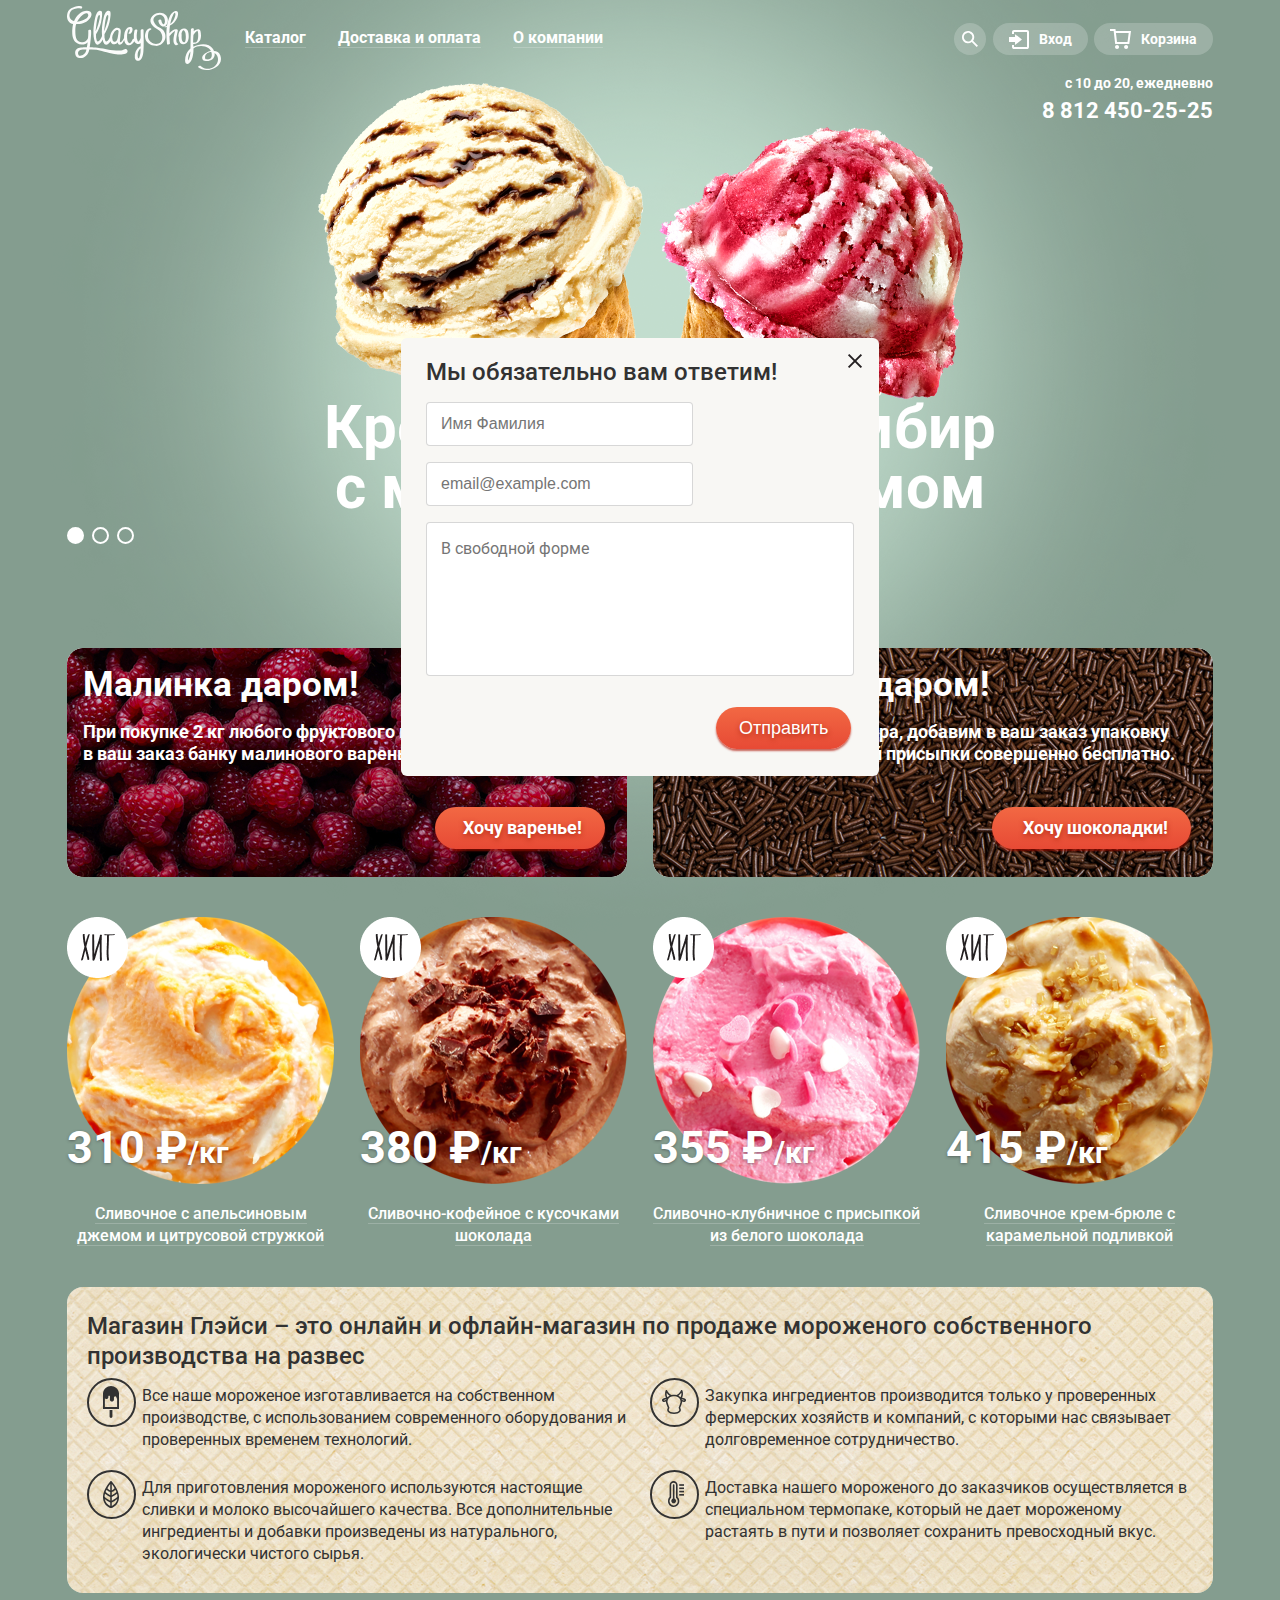
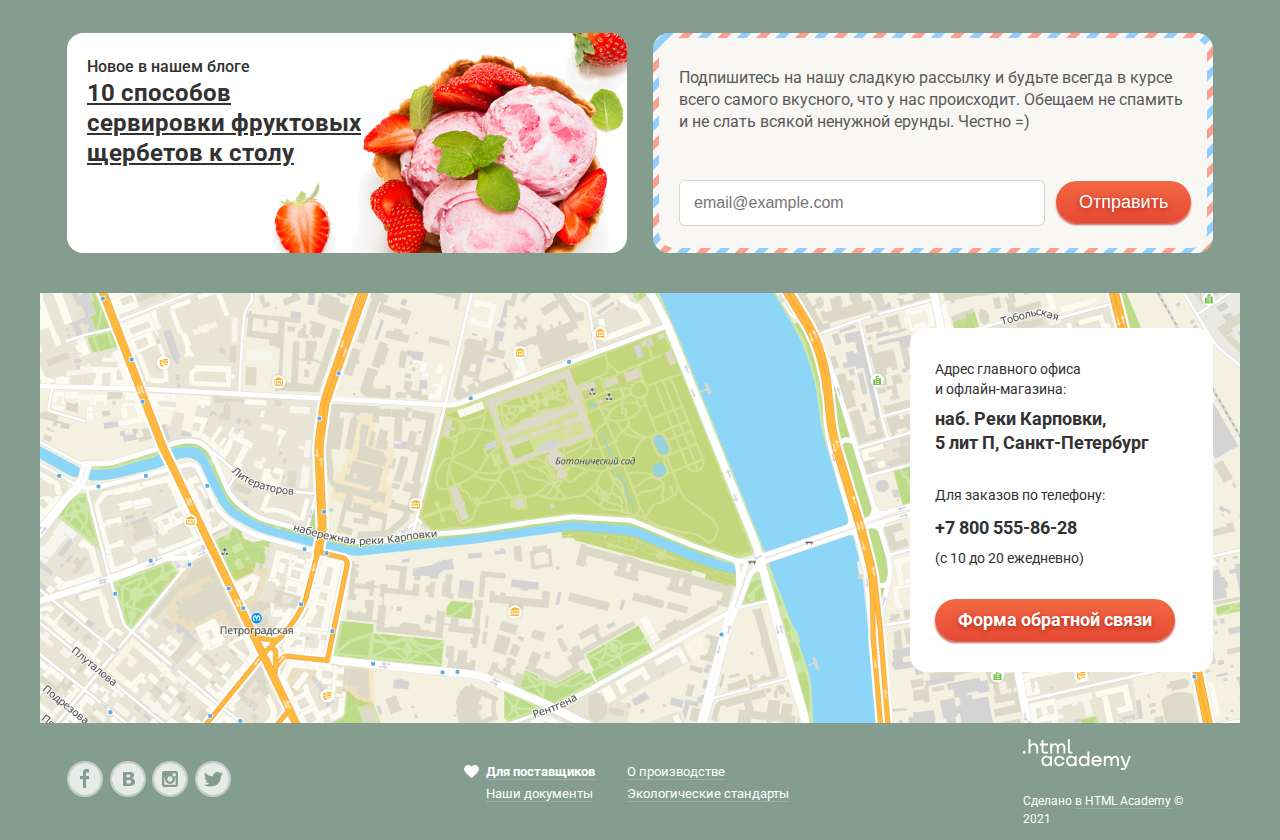
==== commit 622a3e0c: "Проверял на валидность" ====
--- a/index.html
+++ b/index.html
@@ -39,10 +39,9 @@
                     <div class="user-navigation-popup">
                       <!--что-то из попапа-->
                       <form class="popup-form--search" action="https://echo.htmlacademy.ru" method="post">
-                        <!--<p class="login-form-user"> <!--Поле поиска-->
+                          <!--Поле поиска-->
                           <label class="visually-hidden" for="login-name">Поиск</label>
                           <input class="popup-form--search-input" id="login-name" type="text" name="name" placeholder="Крем-брюле">
-                        <!--</p>-->
                       </form>
                     </div>
                 </li>
@@ -74,11 +73,6 @@
     <main> <!--тело сайта-->
       <div class="container">
         <h1 class="visually-hidden">Магазин мороженого Gllecy Shop</h1>
-        <!--<section class="features"> <!-- Основная картинка -->
-          <!--<img src="img/ice-horns.png" width="647" height="584" alt="Два рожка мороженого">
-          <p class="banner-basis">Крем-брюле и пломбир<br>с малиновым джемом</p>
-          <a class="button button-slide" href="blank.html">Давайте оба!</a>
-        </section>-->
         <section class="slider">
           <ul class="slider-list">
             <li class="slider-item slide slide-current ">
@@ -129,22 +123,22 @@
         <section class="hit"> <!-- Хиты продаж -->
           <ul class="hit-list">
             <li class="catalog-item">
-              <!--<a href="blank.html">--><img src="img/ice/hit-ice1.png" width="267" height="267" alt="Мороженое">
+              <img src="img/ice/hit-ice1.png" width="267" height="267" alt="Мороженое">
               <p>310 ₽<span>/кг</span></p>
               <a href="blank.html">Сливочное с апельсиновым джемом и цитрусовой стружкой</a> <!--<p>Сливочное с апельсиновым джемом и цитрусовой стружкой</p></a>-->
             </li>
             <li class="catalog-item">
-              <!--<a href="blank.html">--><img src="img/ice/hit-ice2.png" width="267" height="267" alt="Мороженое">
+              <img src="img/ice/hit-ice2.png" width="267" height="267" alt="Мороженое">
               <p>380 ₽<span>/кг</span></p>
               <a href="blank.html">Сливочно-кофейное с кусочками шоколада</a><!--<p>Сливочно-кофейное с кусочками шоколада</p></a>-->
             </li>
             <li class="catalog-item">
-              <!--<a href="blank.html">--><img src="img/ice/hit-ice3.png" width="267" height="267" alt="Мороженое">
+              <img src="img/ice/hit-ice3.png" width="267" height="267" alt="Мороженое">
               <p>355 ₽<span>/кг</span></p>
               <a href="blank.html">Сливочно-клубничное с присыпкой из белого шоколада</a><!--<p>Сливочно-клубничное с присыпкой из белого шоколада</p></a>-->
             </li>
             <li class="catalog-item">
-              <!--<a href="blank.html">--><img src="img/ice/hit-ice4.png" width="267" height="267" alt="Мороженое">
+              <img src="img/ice/hit-ice4.png" width="267" height="267" alt="Мороженое">
               <p>415 ₽<span>/кг</span></p>
               <a href="blank.html">Сливочное крем-брюле с карамельной подливкой</a><!--<p>Сливочное крем-брюле с карамельной подливкой</p></a>-->
             </li>
@@ -208,7 +202,6 @@
               <label for="mail"></label>
               <p>Подпишитесь на нашу сладкую рассылку и будьте всегда в курсе всего самого вкусного, что у нас происходит. Обещаем не спамить и не слать всякой ненужной ерунды. Честно =)</p>
               <input class="mail-input" type="email" id="mail" placeholder="email@example.com">
-              <!--<button type="submit" value="ОТПРАВИТЬ">-->
               <button class="button" type="submit">Отправить</button>
             </form>
           </section>
@@ -237,7 +230,6 @@
         <ul>
           <li class="footer-social--link">
             <a href="#"><!--Фейсбук-->
-              <!--<svg width="19" height="22" viewBox="0 0 10.15 21.74"><path d="M3.34 1.12A4.77 4.77 0 0 1 6.53 0h3.61v3.81H7.81a1.07 1.07 0 0 0-1.09.83v2.55h3.42c-.08 1.23-.24 2.45-.41 3.67h-3v10.87H2.21V10.86H0V7.21h2.19V3.66a3.83 3.83 0 0 1 1.15-2.54z" fill="#fff"/></svg>-->
               <svg width="36" height="36" viewBox="0 0 36 36" fill="none">
                 <path d="M18 35C27.3888 35 35 27.3888 35 18C35 8.61116 27.3888 1 18 1C8.61116 1 1 8.61116 1 18C1 27.3888 8.61116 35 18 35Z" stroke="white" stroke-opacity="0.5" stroke-width="2"/>
                 <path d="M18 2C14.8355 2 11.7421 2.93838 9.11088 4.69649C6.4797 6.45459 4.42894 8.95345 3.21793 11.8771C2.00693 14.8007 1.69008 18.0177 2.30744 21.1214C2.92481 24.2251 4.44866 27.0761 6.6863 29.3137C8.92394 31.5513 11.7749 33.0752 14.8786 33.6926C17.9823 34.3099 21.1993 33.9931 24.1229 32.7821C27.0466 31.5711 29.5454 29.5203 31.3035 26.8891C33.0616 24.2579 34 21.1645 34 18C34 13.7565 32.3143 9.68687 29.3137 6.68629C26.3131 3.68571 22.2435 2 18 2ZM22.06 11.45H19V14.9H22V18.34H19V27H16V18.34H13V14.9H16V11.45C15.9449 10.5957 16.2291 9.75426 16.7908 9.1083C17.3525 8.46234 18.1464 8.06407 19 8H22V11.45H22.06Z" fill="white" fill-opacity="0.8"/>
@@ -308,8 +300,8 @@
     <!--<p class="modal-description">Введите пожалуйста свой логин и пароль</p>-->
     <form class="login-form" action="https://echo.htmlacademy.ru" method="post">
       <p class="login-form-user"> <!--Поле ФИО-->
-        <label class="visually-hidden" for="login-name">ФИО</label>
-        <input class="login-icon-user" id="login-name" type="text" name="name" placeholder="Имя Фамилия">
+        <label class="visually-hidden" for="login-name-form">ФИО</label>
+        <input class="login-icon-user" id="login-name-form" type="text" name="name" placeholder="Имя Фамилия">
       </p>
       <p class="login-form-user"> <!--Поле email-->
         <label class="visually-hidden" for="login-login">Логин</label>
@@ -321,7 +313,7 @@
       </p> -->
       <p class="area-p"> <!--Область ввода теста-->
          <label class="visually-hidden" for="comment-field">Тест</label>
-         <textarea class="area" id="comment-field" type="textarea" name="comment" placeholder="В свободной форме"></textarea>
+         <textarea class="area" id="comment-field" name="comment" placeholder="В свободной форме"></textarea>
       </p>
       <button class="button button-send" type="submit">Отправить</button> <!--class="button"-->
     </form>
--- a/css/style.css
+++ b/css/style.css
@@ -12,14 +12,6 @@
   --brown-lite: #D07058; /*светло-коричневый*/
   --basic-blu-lite: #8996A6;
   --basic-brown: #9D8B84;
-  /*
-  --basic-black: #000000;
-  --basic-extra-dark: #242424;
-  --basic-dark: #aba9a7;
-  --basic-neutral: #e5e5e5;
-  --basic-extra-light: #f8f5f2;
-
-  --special: #663d15;*/
 }
 /* Global */
 
@@ -91,8 +83,8 @@
 /*Контентная область центрируется и не может быть уже макетной ширины, поэтому 1146px*/
 .container {
   width: 1146px;
-  /*padding-left: 27px;
-  padding-right: 27px;*/
+  padding-left: 27px;
+  padding-right: 27px;
   margin-left: auto;
   margin-right: auto;
   /*outline: 1px solid black; /*обводка*/
@@ -185,7 +177,6 @@
 
   /*outline: 1px solid red; /*обводка*/
   outline-offset: -5px;
-
 }
 
 .main-navigation-wrapper {
@@ -216,7 +207,6 @@
   margin: 0;
   padding: 0;
   text-align: right;
-  /*----*/
   order: 3;
   margin-left: auto;
 
@@ -285,6 +275,21 @@
 .crumbs li {
   position: relative; /*указывает какой тип позиционирования используется для элемента (статический, относительный, абсолютный или фиксированный)*/
   margin-right: 22px;
+}
+.crumbs li::after {
+  content: "";
+  position: absolute;
+  top: 4px;
+  right: -15px;
+  width: 6px;
+  height: 6px;
+  background-image: url("../img/crumbs.png");
+}
+.crumbs li:last-child {
+  margin-right: 0;
+}
+.breadcrumbs-current::after {
+  display: none;
 }
 .crumbs a{
   color: var(--basic-white);
@@ -394,8 +399,8 @@
 }*/
 .popup-form--search input {
   padding-left: 15px;
-  width: 294px;/*311px;*/
-  height: 42px;/*44px;*/
+  width: 294px;
+  height: 42px;
   margin: 20px 15px;
   border: 1px solid #D3D3D2;
   border-radius: 4px;
@@ -518,56 +523,71 @@
 }
 /*----*/
 .sorting {
-  padding-left: 0;
-  margin-left: 0;
-
+  padding: 0;
+  margin: 0;
+  margin-right: 15px;
   font-weight: 500;
   font-size: 14px;
   line-height: 16px;
 }
+.sorting legend {
+  padding-left: 14px;
+}
 .sorting-list {
+  display: flex;
   color: var(--basic-white);
   background: var(--basic-green-lite); /*rgba(255, 255, 255, 0.2); /*заливка*/
   border-radius: 20px; /*скругление углов*/
-  font-size: 16px;
+  font-size: 13px;
   line-height: 18px;
-  padding: 9px 23px; /* Поля вокруг текста */
-  text-decoration: none;
-}
-
+  margin-top: 7px;
+  height: 36px;
+  /*width: 196px;*/
+  border: none;
+  padding: 7px 40px 10px 16px; /* Поля вокруг текста */
+  /*text-decoration: none;*/
+}
 .sorting-list option {
   text-decoration: none;
   color: var(--basic-black-tex);
   background: #1E90FF; /*синий цвет*/
 }
+.price {
+  padding: 0;
+  margin: 0;
+  margin-right: 15px;
+  font-weight: 500;
+  font-size: 14px;
+  line-height: 16px;
+
+}
+.price input {
+  width: 25px;
+  height: 11px;
+}
+/*Уровень цены*/
+.range-controls {
+    position:relative;
+    margin-top: 7px;
+    /*position: absolute;*/
+    width: 218px;
+    /*height: 36px;*/
+    /*overflow:hidden;*/ /*обрезание что выходит за границы*/
+    padding-top: 17px;
+    padding-bottom: 17px;
+    /*margin-bottom:15px;*/
+    /*padding:0 30px;*/
+    background: var(--basic-green-lite);/*rgba(255, 255, 255, 0.2); /*цвет фона*/
+    border-radius:20px;
+}
 /*----*/
-.filler {
-  padding-left: 0;
-  margin-left: 0;
-}
+
 .filler-apply {
   display: flex;
-  align-items: center;
-}
-.filler-list {
-  display: flex;
+  align-items: flex-end;
+  margin-bottom: 40px;
 }
 /*----*/
-/*.price {
-  position: absolute;
-  width: 218px;
-  height: 56px;
-  left: 238px;
-  top: 187px;
-}
-
-.content {
-  position: absolute;
-  width: 425px;
-  height: 56px;
-  left: 471px;
-  top: 187px;
-}*/
 
 .button-apply { /*кнопка применить*/
   background: var(--basic-green-lite); /*rgba(255, 255, 255, 0.2); /*заливка*/
@@ -804,37 +824,27 @@
 }
 /*конец отправка сообщения*/
 
-/*Уровень цены*/
-.range-controls{
-    position:relative;
-    /*position: absolute;*/
-    width: 218px;
-    /*height: 36px;*/
-    /*overflow:hidden;*/ /*обрезание что выходит за границы*/
-    padding-top: 17px;
-    padding-bottom: 17px;
-    /*margin-bottom:15px;*/
-    /*padding:0 30px;*/
-    background: var(--basic-green-lite);/*rgba(255, 255, 255, 0.2); /*цвет фона*/
-    border-radius:20px;
-
-}
+
 .scale{ /*общая шкала*/
     /*margin-top:18px; /*расстояние от верха*/
     display: flex;
     align-items: center;
-
-    height:2px;
+    margin-left: 21px;
+    width: 176px;
+    height: 2px;
     background:rgba(248, 247, 244, 0.5); /*цвет общей шкалы*/
     /*border: 2px solid rgba(248, 247, 244, 0.5);*/
 }
 .bar{ /*шкала между бегунками*/
     height:2px;
     background: var(--basic-white); /*#F8F7F4; /*#00ca74;*/
+    margin-left:50px;
+    margin: 28px;
+    width:106px;
 }
 .toggle{
     position:absolute;
-    top:9px;
+    top:8px;
     left:30px;
     width:4px;
     height:4px;
@@ -844,21 +854,119 @@
     border-radius:50%;
 }
 .min-toggle{ /*положение курсора левого*/
-    left:30px;
+    left:40px;
 }
 .max-toggle{ /*положение курсора правого*/
     left:145px;
 }
 /*конец уровень цены*/
 
-.content ul {
+.content {
+  padding: 0;
+  /*margin: 0;*/
+  font-weight: 500;
+  font-size: 14px;
+  line-height: 16px;
+}
+
+.content-list {
+  /*padding: 0;*/
+  /*margin-top: : 7px;*/
+  background: var(--basic-green-lite);
+  padding: 9px 14px;
+  border-radius: 20px;
+  display: flex;
+  /*width: 360px;*/
   list-style: none; /*убираем обозначанеи списка*/
 }
-
-.filler ul {
+.content legend {
+  padding-left: 14px;
+}
+.content-list--item {
+  /*display: flex;
+  align-items: center;*/
+
+  padding-left: 33px;
+  margin-right: 19px;
+  position: relative;
+}
+.content-list--item:last-child {
+  margin-right: 0;
+}
+.content-list--item input {
+  margin: 0;
+  margin-right: 11px;
+}
+.content-list--item label {
+  position: relative;
+  display: block;
+  cursor: pointer;
+  font-size: 16px;
+  line-height: 18px;
+
+}
+.filter-input-radio + label::before {
+  content: "";
+  position: absolute;
+  left: -35px;
+  top: -4px;
+  width: 18px;
+  height: 18px;
+  border: 4px solid rgba(255, 255, 255, 0.8); /*var(--basic-white);*/
+  border-radius: 50%;
+}
+.filter-input-radio:checked + label::after {
+  content: "";
+  position: absolute;
+  left: -28px;
+  top: 3px;
+  width: 12px;
+  height: 12px;
+  background-color: rgba(255, 255, 255, 0.8); /*var(--basic-white);*/
+  border-radius: 50%;
+}
+.filler {
+  padding: 0;
+  margin: 0;
+}
+.filler legend {
+  margin-bottom: 11px;
+  padding-left: 14px;
+  font-size: 14px;
+}
+.filler-list {
   list-style: none; /*убираем обозначанеи списка*/
-}
-
+  display: flex;
+  margin: 0;
+  margin-right: 14px;
+  padding: 13px 19px 10px;
+  font-weight: 500;
+  line-height: 18px;
+  background: var(--basic-green-lite);
+  border-radius: 20px;
+}
+.filler-list--item {
+  padding-left: 34px;
+  margin-right: 22px;
+  position: relative;
+}
+.filler-list--item:last-child {
+  margin-right: 0;
+}
+.filler-list--item label {
+  /*position: relative;*/
+  display: block;
+  cursor: pointer;
+}
+.filler-input-checkbox + label::before {
+  content: "";
+  position: absolute;
+  top: 0px;
+  right: -15px;
+  width: 20px;
+  height: 20px;
+  background-image: url("../img/cube.png");
+}
 /*обратная связь*/
 .contacts {
   position: relative;
@@ -890,6 +998,7 @@
   line-height: 20px;
 }
 .contacts-text-days {
+  margin: 0;
   margin-bottom: 31px;
   font-weight: 400;
   font-size: 14px;
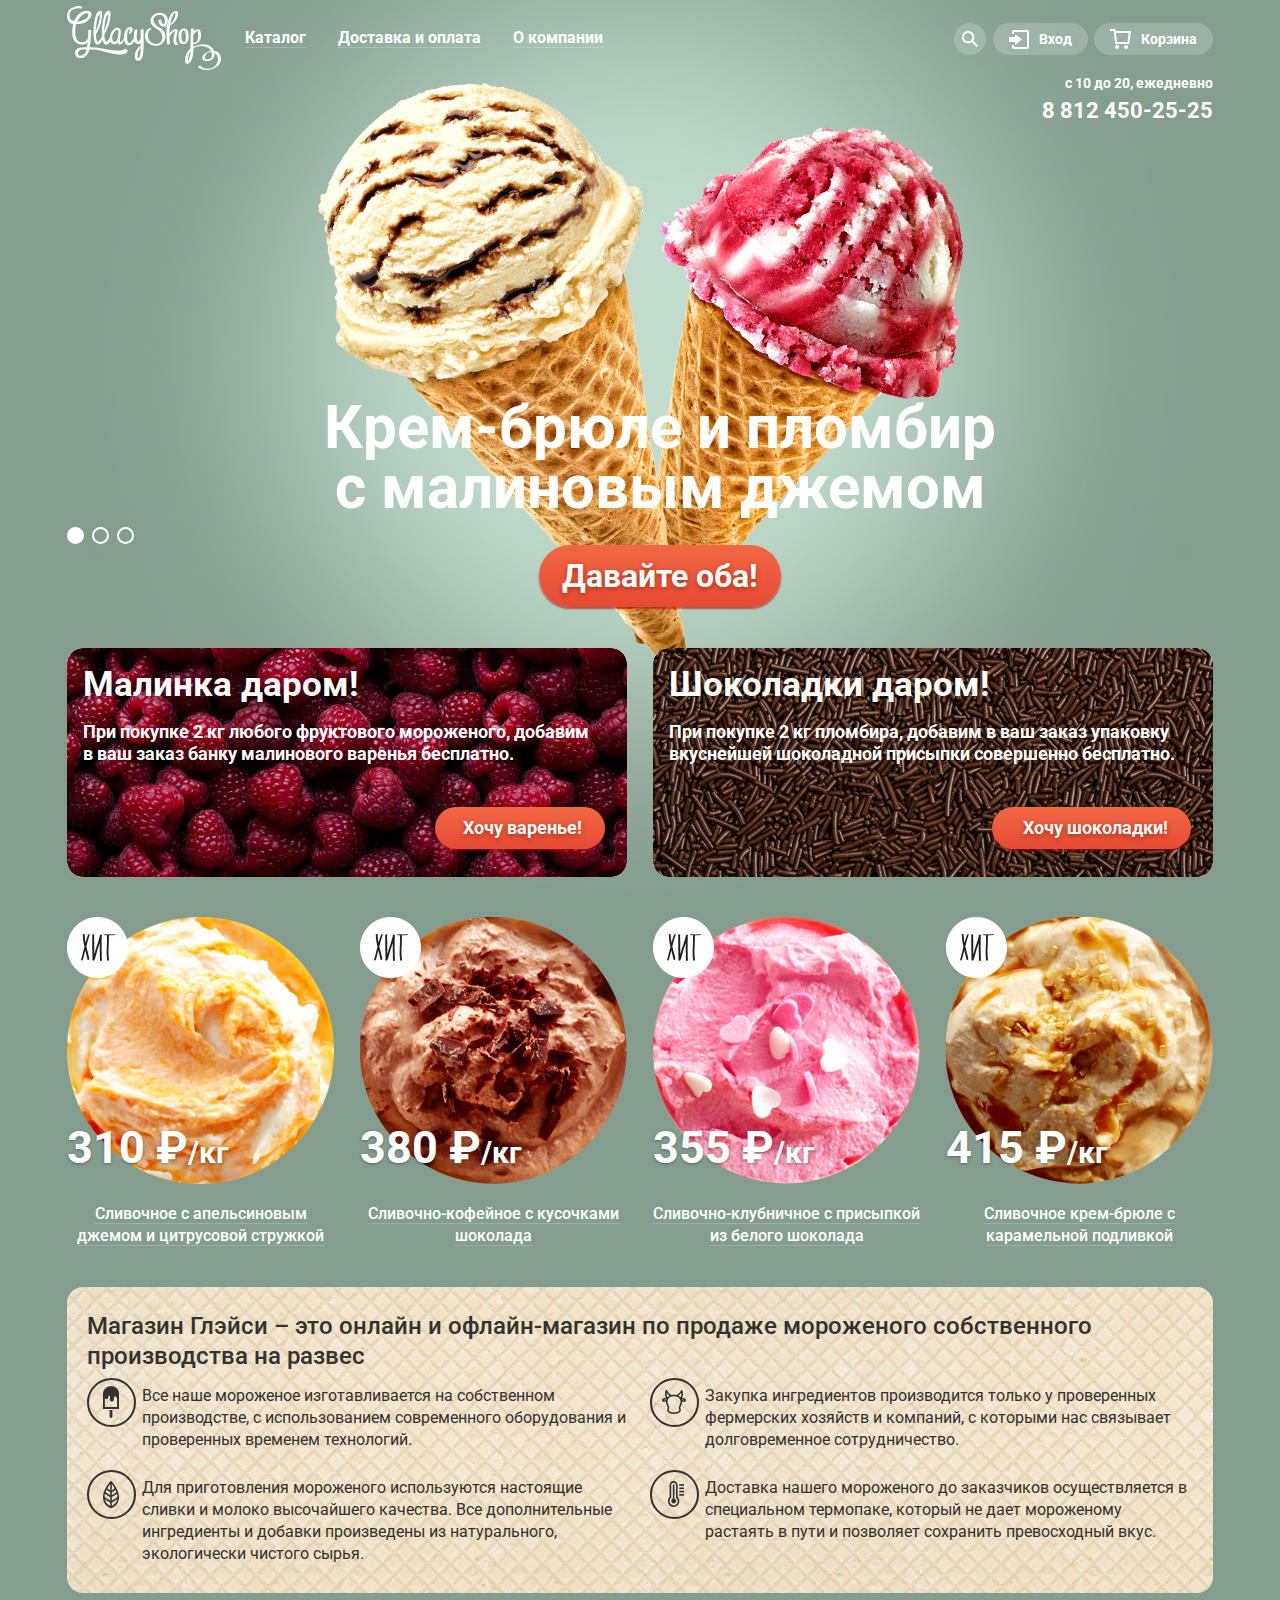
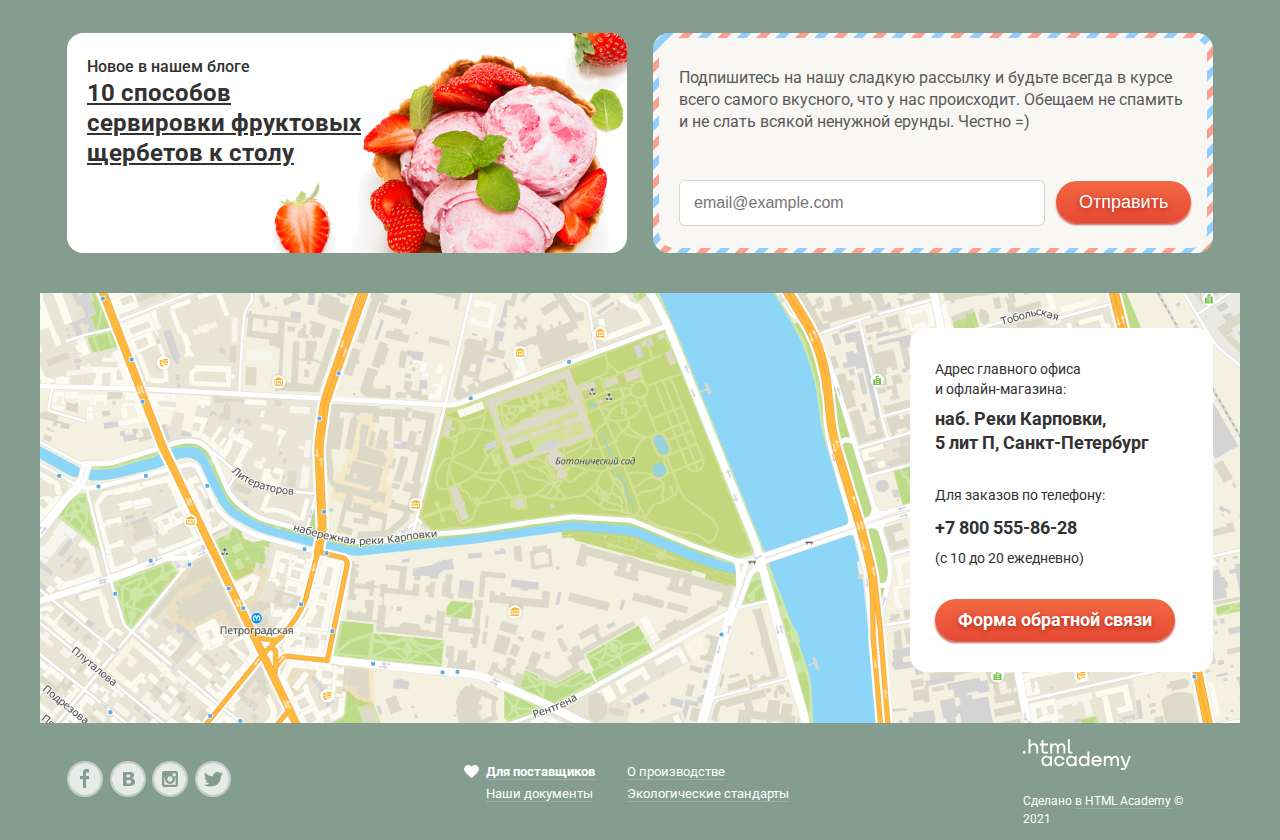
==== commit 958673e3: "Страница Catalog" ====
--- a/index.html
+++ b/index.html
@@ -295,29 +295,31 @@
       </section>
     </footer>
   </div>
-  <section class="modal modal-login">
-    <h3>Мы обязательно вам ответим!</h3>
-    <!--<p class="modal-description">Введите пожалуйста свой логин и пароль</p>-->
-    <form class="login-form" action="https://echo.htmlacademy.ru" method="post">
-      <p class="login-form-user"> <!--Поле ФИО-->
-        <label class="visually-hidden" for="login-name-form">ФИО</label>
-        <input class="login-icon-user" id="login-name-form" type="text" name="name" placeholder="Имя Фамилия">
-      </p>
-      <p class="login-form-user"> <!--Поле email-->
-        <label class="visually-hidden" for="login-login">Логин</label>
-        <input class="login-icon-user" id="login-login" type="email" name="login" placeholder="email@example.com">
-      </p>
-      <!--<p>
-        <label class="visually-hidden" for="login-password">Пароль</label>
-        <input class="login-icon-password" id="login-password" type="password" name="password" placeholder="••••••••">
-      </p> -->
-      <p class="area-p"> <!--Область ввода теста-->
-         <label class="visually-hidden" for="comment-field">Тест</label>
-         <textarea class="area" id="comment-field" name="comment" placeholder="В свободной форме"></textarea>
-      </p>
-      <button class="button button-send" type="submit">Отправить</button> <!--class="button"-->
-    </form>
-    <button class="modal-close" type="button" aria-label="Закрыть"></button>
+  <section class="modal modal-login" style="display: none;">
+    <div class="modal-body">
+      <h3>Мы обязательно вам ответим!</h3>
+      <!--<p class="modal-description">Введите пожалуйста свой логин и пароль</p>-->
+      <form class="login-form" action="https://echo.htmlacademy.ru" method="post">
+        <p class="login-form-user"> <!--Поле ФИО-->
+          <label class="visually-hidden" for="login-name-form">ФИО</label>
+          <input class="login-icon-user" id="login-name-form" type="text" name="name" placeholder="Имя Фамилия">
+        </p>
+        <p class="login-form-user"> <!--Поле email-->
+          <label class="visually-hidden" for="login-login">Логин</label>
+          <input class="login-icon-user" id="login-login" type="email" name="login" placeholder="email@example.com">
+        </p>
+        <!--<p>
+          <label class="visually-hidden" for="login-password">Пароль</label>
+          <input class="login-icon-password" id="login-password" type="password" name="password" placeholder="••••••••">
+        </p> -->
+        <p class="area-p"> <!--Область ввода теста-->
+           <label class="visually-hidden" for="comment-field">Тест</label>
+           <textarea class="area" id="comment-field" name="comment" placeholder="В свободной форме"></textarea>
+        </p>
+        <button class="button button-send" type="submit">Отправить</button> <!--class="button"-->
+      </form>
+      <button class="modal-close" type="button" aria-label="Закрыть"></button>
+    </div>
   </section>
 </body>
 </html>
--- a/css/style.css
+++ b/css/style.css
@@ -279,11 +279,11 @@
 .crumbs li::after {
   content: "";
   position: absolute;
-  top: 4px;
+  top: 5px;
   right: -15px;
   width: 6px;
   height: 6px;
-  background-image: url("../img/crumbs.png");
+  background-image: url("../img/crumbs.svg");
 }
 .crumbs li:last-child {
   margin-right: 0;
@@ -520,6 +520,7 @@
 .sorting-price-content {
   width: 869px;
   display: flex;
+  margin-bottom: 14px;
 }
 /*----*/
 .sorting {
@@ -532,25 +533,50 @@
 }
 .sorting legend {
   padding-left: 14px;
+  margin-bottom: 7px;
 }
 .sorting-list {
+  appearance: none !important;
   display: flex;
   color: var(--basic-white);
   background: var(--basic-green-lite); /*rgba(255, 255, 255, 0.2); /*заливка*/
   border-radius: 20px; /*скругление углов*/
   font-size: 13px;
   line-height: 18px;
-  margin-top: 7px;
   height: 36px;
-  /*width: 196px;*/
+  width: 196px;
   border: none;
   padding: 7px 40px 10px 16px; /* Поля вокруг текста */
   /*text-decoration: none;*/
 }
+.select--right {
+  background-image: url("../img/arrow-white.svg");
+  background-repeat: no-repeat;
+  background-position: right 13px center;
+  padding-right: 30px;
+}
+.sorting-list:hover {
+  background: var(--basic-white);
+  color: var(--basic-black-text);
+  font-weight: 500;
+  background-image: url("../img/arrow-black.svg");
+  background-repeat: no-repeat;
+  background-position: right 13px center;
+  padding-right: 30px;
+
+}
 .sorting-list option {
   text-decoration: none;
   color: var(--basic-black-tex);
-  background: #1E90FF; /*синий цвет*/
+}
+
+.sorting-list option:hover {
+  background: #1E90FF;
+  color: var(--basic-white);
+}
+.select {
+    appearance: none;
+
 }
 .price {
   padding: 0;
@@ -656,14 +682,50 @@
   min-height: 324px; /*мин высота если вдруг картинки не будет*/
   margin-right: 26px; /*расстояние между карточками товаров*/
   margin-bottom: 40px; /*отступ вниз между карточкамит товаров*/
+  position: relative;
+}
+.catalog-item::before {
+  content: none;
+  position: absolute;
+  display: block;
+  width: 293px;
+  height: calc(100% + 82px);
+  left: -13px;
+  top: -6px;
+  background-color: rgba(255, 255, 255, .2);
+  border-radius: 4px;
+  z-index: 1;
 }
 .catalog-item:hover {
+  z-index: 3;
+}
+.catalog-item:hover::before {
+  content: "";
+}
+.catalog-item .button {
+  padding: 12px 10px;
+  width: 200px;
+  text-align: center;
+  display: none;
+  position: absolute;
+  bottom: -58px;
+  /*height: 33px;*/
+  left: 20px;
+}
+.catalog-item:hover .button {
+  display: block;
+}
+/* .catalog-item:hover {
   background-color: #FFFFFF;
-  /*opacity: 0.2;*/
+  /*opacity: 0.2;
   box-shadow: 0px 20px 20px rgba(0, 0, 0, 0.2);
   border-radius: 4px;
-}
-.hit-list p {
+} */
+.catalog-item img {
+  position: relative;
+  z-index: 2;
+}
+.catalog-item p {
   padding: 0;
   margin: 0;
   margin-top: -65px;
@@ -672,14 +734,18 @@
   line-height: 45px;
   text-align: left;
   text-shadow: 0px 1px 3px rgba(49, 50, 53, 0.5);
-}
-.hit-list a {
+  position: relative;
+  z-index: 2;
+}
+.catalog-item a {
   margin: 0;
   padding: 0;
   margin-top: 13px;
   font-weight: 500; /*полужирный текст - параметр*/
   text-decoration: none; /*убираем подчеркивание у ссылок*/
   border-bottom:1px solid var(--basic-green-lite); /*rgba(255, 255, 255, 0.2); /*цвет подчеркивания*/
+  position: relative;
+  z-index: 2;
 }
 
 /*конец хитов продаж*/
@@ -863,7 +929,7 @@
 
 .content {
   padding: 0;
-  /*margin: 0;*/
+  margin: 0;
   font-weight: 500;
   font-size: 14px;
   line-height: 16px;
@@ -871,7 +937,7 @@
 
 .content-list {
   /*padding: 0;*/
-  /*margin-top: : 7px;*/
+  margin: 0;
   background: var(--basic-green-lite);
   padding: 9px 14px;
   border-radius: 20px;
@@ -881,6 +947,7 @@
 }
 .content legend {
   padding-left: 14px;
+  margin-bottom: 7px;
 }
 .content-list--item {
   /*display: flex;
@@ -947,25 +1014,42 @@
 }
 .filler-list--item {
   padding-left: 34px;
-  margin-right: 22px;
+  margin-right: 19px;
   position: relative;
 }
 .filler-list--item:last-child {
   margin-right: 0;
 }
 .filler-list--item label {
-  /*position: relative;*/
+  position: relative;
   display: block;
   cursor: pointer;
+  user-select: none;
 }
 .filler-input-checkbox + label::before {
   content: "";
   position: absolute;
-  top: 0px;
-  right: -15px;
-  width: 20px;
+  top: -2px;
+  left: -30px;
+  width: 24px;
   height: 20px;
-  background-image: url("../img/cube.png");
+  background-image: url("../img/cube.svg");
+  background-size: 20px 20px;
+  background-position: 0 0;
+  background-repeat: no-repeat;
+}
+/* .filler-input-checkbox:checked + label::after {
+  content: "";
+  position: absolute;
+  top: -2px;
+  left: -30px;
+  width: 24px;
+  height: 20px;
+  background-image: url("../img/cube-on.svg");
+} */
+.filler-input-checkbox:checked + label::before {
+  background-image: url("../img/cube-on.svg");
+  background-size: 24px 20px;
 }
 /*обратная связь*/
 .contacts {
@@ -1061,20 +1145,27 @@
 }
 .modal {
   position: fixed;
-  /*top: 0;*/
+  top: 0;
   right: 0;
-  /*bottom: 0;*/
+  bottom: 0;
   left: 0;
-  margin: auto;
-  background: #F8F7F4;
-  border-radius: 6px;
-}
-.modal-login {
+  background-color: rgba(0, 0, 0, .35);
+  display: flex;
+  align-items: center;
+  justify-content: center;
+}
+.modal-body {
   /*display: none; /*скроем модальное окно отправки*/
-  top: 338px;
+  /* position: absolute;
+  top: 338px; */
+  position: relative;
   bottom: auto;
   width: 428px;
   padding: 20px 25px 27px;
+  background: #F8F7F4;
+  border-radius: 6px;
+  /* left: 50%;
+  margin-left: -214px; */
 }
 .area-p {
   margin-bottom: 25px;
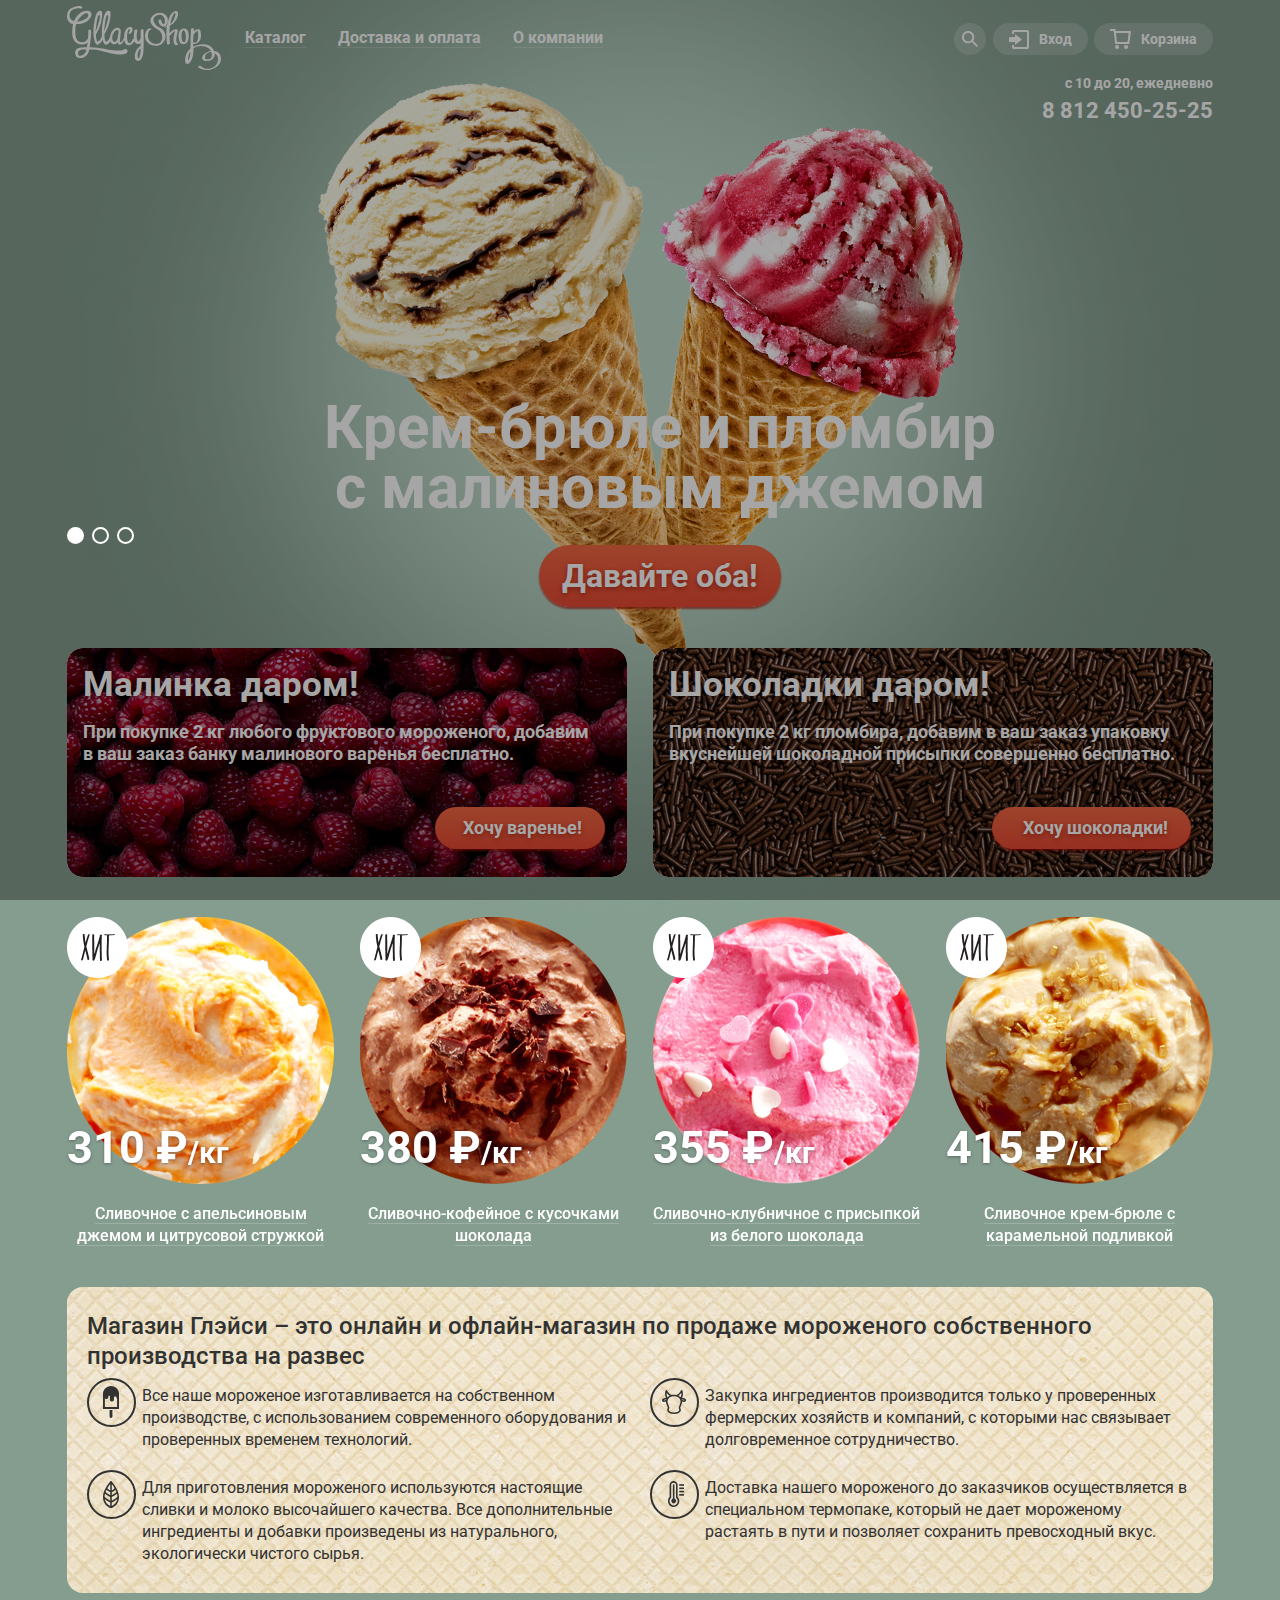
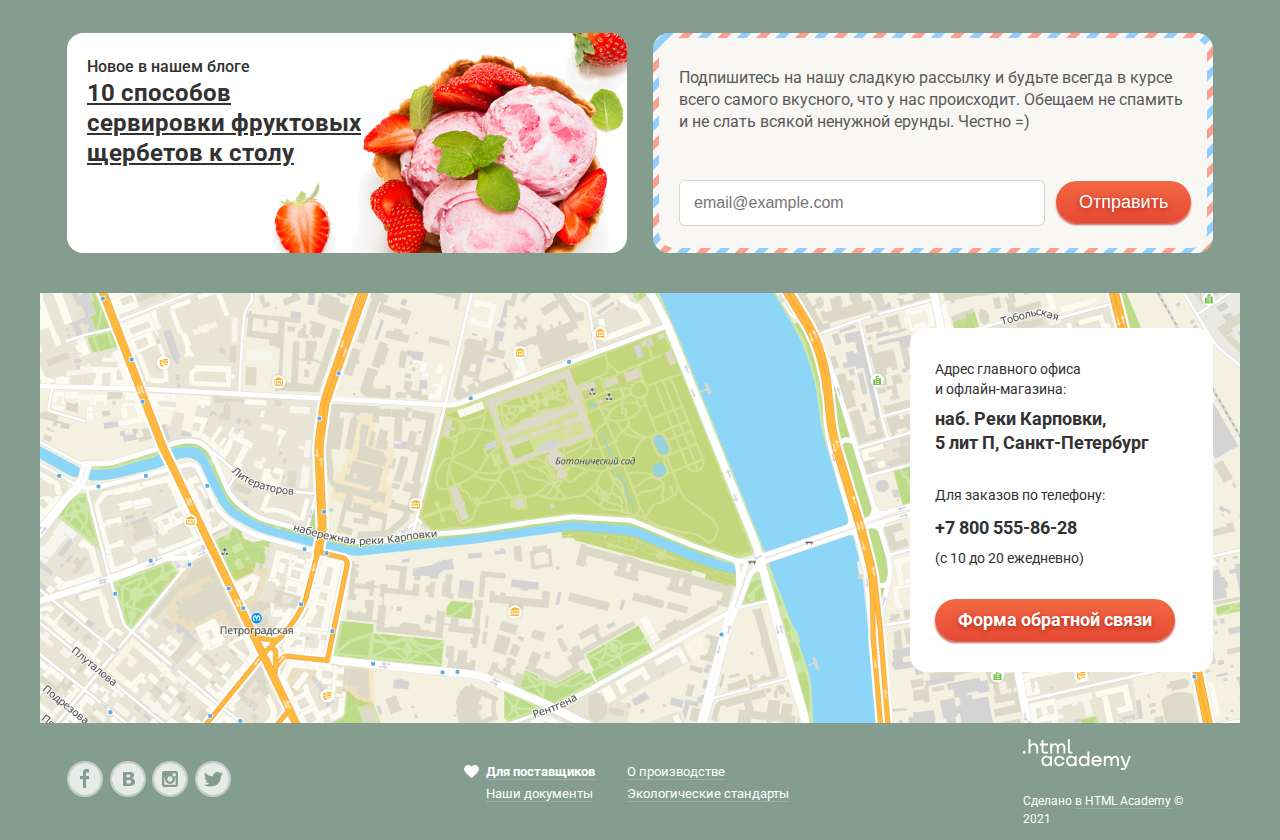
==== commit 2b151f50: "Внес изменения" ====
--- a/index.html
+++ b/index.html
@@ -4,7 +4,7 @@
   <meta charset="utf-8">
   <!--<link rel="preconnect" href="https://fonts.gstatic.com">-->
   <link href="https://fonts.googleapis.com/css2?family=Roboto:wght@300;400;500;700&display=swap" rel="stylesheet">
-  <link href="css/style.css" rel="stylesheet">
+  <link href="css/style.min.css" rel="stylesheet">
   <title>Магазин мороженого "GllacyShop"</title>
   <link rel="icon" href="favicon.ico"> <!-- 32/32 -->
   <link rel="icon" href="img/favicon/152.svg" type="image/svg+xml"> <!-- 152/152 -->
@@ -23,36 +23,64 @@
                 <img src="img/logo.svg" width="154" height="64" alt="">
               </a>
               <ul class="site-navigation">
-                <li><a href="catalog.html">Каталог</a></li>
-                <li><a href="blank.html">Доставка и оплата</a></li>
-                <li><a href="blank.html">О компании</a></li>
+                <li class="site-navigation-link">
+                  <a class="site-navigation-li catalog-list-menu" href="catalog.html">Каталог</a>
+                  <ul class="site-navigation-sub">
+                    <li class="site-navigation-link-VIP"><a href="">Новинки</a></li>
+                    <li class="site-navigation-link-element"><a href="catalog.html">Сливочное</a></li>
+                    <li class="site-navigation-link-element"><a href="">Щербеты</a></li>
+                    <li class="site-navigation-link-element"><a href="">Фруктовый лед</a></li>
+                    <li class="site-navigation-link-element"><a href="">Мералин</a></li>
+                  </ul>
+                </li>
+                <li><a class="site-navigation-li catalog-list-menu" href="blank.html">Доставка и оплата</a></li>
+                <li><a class="site-navigation-li catalog-list-menu" href="blank.html">О компании</a></li>
               </ul>
             </div>
             <div class="user-navigation"> <!--меню авторизации-->
               <ul>
-                <li class="user-navigation--item">
-                  <a class="user-navigation-link user-navigation-link--search" href="blank.html">
+                <li class="user-navigation-item">
+                  <a class="user-navigation-link user-navigation-link-search" href="blank.html">
                       <svg width="16" height="16" viewBox="0 0 16 16" fill="none">
                         <path d="M16 14.6652L11.0785 9.73294C11.9827 8.48188 12.3826 6.93501 12.1984 5.40134C12.0141 3.86767 11.2594 2.4601 10.0848 1.45982C8.91022 0.45954 7.40233 -0.0598191 5.86234 0.00548954C4.32234 0.0707982 2.86363 0.715967 1.77757 1.81212C0.691516 2.90827 0.0580813 4.3747 0.0038002 5.91849C-0.050481 7.46228 0.478388 8.96976 1.48476 10.1398C2.49113 11.3098 3.90092 12.0563 5.43251 12.2301C6.96409 12.4039 8.50472 11.9922 9.74663 11.0772L14.6586 16L16 14.6652ZM6.08152 10.3767C5.24079 10.3767 4.41895 10.1268 3.71991 9.65874C3.02087 9.19063 2.47604 8.5253 2.15431 7.74687C1.83258 6.96844 1.7484 6.11188 1.91241 5.28551C2.07643 4.45913 2.48128 3.70006 3.07576 3.10427C3.67024 2.50849 4.42766 2.10276 5.25223 1.93838C6.0768 1.77401 6.93149 1.85837 7.70822 2.1808C8.48495 2.50324 9.14883 3.04927 9.61591 3.74983C10.083 4.4504 10.3323 5.27404 10.3323 6.11661C10.3298 7.24568 9.88115 8.3278 9.08451 9.12618C8.28788 9.92456 7.20813 10.3742 6.08152 10.3767Z" fill="white"/>
                       </svg>
                     </a>
-                    <div class="user-navigation-popup">
+                    <div class="user-navigation-popup user-navigation-popup-search">
                       <!--что-то из попапа-->
-                      <form class="popup-form--search" action="https://echo.htmlacademy.ru" method="post">
+                      <form class="popup-form-search" action="https://echo.htmlacademy.ru" method="post">
                           <!--Поле поиска-->
                           <label class="visually-hidden" for="login-name">Поиск</label>
-                          <input class="popup-form--search-input" id="login-name" type="text" name="name" placeholder="Крем-брюле">
+                          <input class="popup-form-search-input" id="login-name" type="text" name="name" placeholder="Крем-брюле">
                       </form>
                     </div>
                 </li>
-                <li><a class="user-navigation-link user-navigation-link--action" href="blank.html">
+                <li class="user-navigation-item">
+                  <a class="user-navigation-link user-navigation-link-action" href="blank.html">
                       <svg width="20" height="19" viewBox="0 0 20 19" fill="none">
                         <path d="M6.04 14.88L12.96 9.5L6.04 4.13V7.04H0V11.96H6.04V14.88Z" fill="white"/>
                         <path d="M18 0H5C4.46957 0 3.96086 0.210714 3.58579 0.585786C3.21071 0.960859 3 1.46957 3 2V4H5V2H18V17H5V15H3V17C3 17.5304 3.21071 18.0391 3.58579 18.4142C3.96086 18.7893 4.46957 19 5 19H18C18.5304 19 19.0391 18.7893 19.4142 18.4142C19.7893 18.0391 20 17.5304 20 17V2C20 1.46957 19.7893 0.960859 19.4142 0.585786C19.0391 0.210714 18.5304 0 18 0Z" fill="white"/>
                       </svg>
-                    Вход</a>
+                    Вход
+                  </a>
+                  <div class="user-navigation-popup user-navigation-popup-link">
+                    <!--что-то из попапа-->
+                    <form class="popup-form-link" action="https://echo.htmlacademy.ru" method="post">
+                        <!--Поле ввода данных-->
+                        <label class="visually-hidden" for="login-email">Маил</label>
+                        <input class="popup-form-link-input" id="login-email" type="email" name="name" placeholder="email@example.com">
+                        <label class="visually-hidden" for="login-password">Пароль</label>
+                        <input class="popup-form-link-input" id="login-password" type="password" name="name" placeholder="password">
+                        <div class="popup-form-link-enter">
+                          <button class="popup-form-link-button button" type="button">Войти</button>
+                          <div class="popup-form-link-help">
+                            <a href="#">Забыли пароль?</a>
+                            <a href="#">Новая регистрация</a>
+                          </div>
+                        </div>
+                    </form>
+                  </div>
                 </li>
-                <li><a class="user-navigation-link user-navigation-link--action" href="blank.html">
+                <li><a class="user-navigation-link user-navigation-link-action" href="blank.html">
                       <svg width="21" height="20" viewBox="0 0 21 20" fill="none">
                         <path d="M5.70345 2L5.46161 0H0V2H3.66795L5.17946 15H19.2869L21 2H5.70345ZM17.5034 13H6.97313L5.96545 4H18.6924L17.5034 13Z" fill="white"/>
                         <path d="M7.03359 20C8.14664 20 9.04894 19.1046 9.04894 18C9.04894 16.8954 8.14664 16 7.03359 16C5.92054 16 5.01823 16.8954 5.01823 18C5.01823 19.1046 5.92054 20 7.03359 20Z" fill="white"/>
@@ -126,21 +154,25 @@
               <img src="img/ice/hit-ice1.png" width="267" height="267" alt="Мороженое">
               <p>310 ₽<span>/кг</span></p>
               <a href="blank.html">Сливочное с апельсиновым джемом и цитрусовой стружкой</a> <!--<p>Сливочное с апельсиновым джемом и цитрусовой стружкой</p></a>-->
+              <a href="#" class="button">Быстрый просмотр</a>
             </li>
             <li class="catalog-item">
               <img src="img/ice/hit-ice2.png" width="267" height="267" alt="Мороженое">
               <p>380 ₽<span>/кг</span></p>
               <a href="blank.html">Сливочно-кофейное с кусочками шоколада</a><!--<p>Сливочно-кофейное с кусочками шоколада</p></a>-->
+              <a href="#" class="button">Быстрый просмотр</a>
             </li>
             <li class="catalog-item">
               <img src="img/ice/hit-ice3.png" width="267" height="267" alt="Мороженое">
               <p>355 ₽<span>/кг</span></p>
               <a href="blank.html">Сливочно-клубничное с присыпкой из белого шоколада</a><!--<p>Сливочно-клубничное с присыпкой из белого шоколада</p></a>-->
+              <a href="#" class="button">Быстрый просмотр</a>
             </li>
             <li class="catalog-item">
               <img src="img/ice/hit-ice4.png" width="267" height="267" alt="Мороженое">
               <p>415 ₽<span>/кг</span></p>
               <a href="blank.html">Сливочное крем-брюле с карамельной подливкой</a><!--<p>Сливочное крем-брюле с карамельной подливкой</p></a>-->
+              <a href="#" class="button">Быстрый просмотр</a>
             </li>
           </ul>
         </section>
@@ -228,7 +260,7 @@
     <footer class="main-footer container"> <!--Подвал-->
       <section class="footer-social"> <!--соц сети-->
         <ul>
-          <li class="footer-social--link">
+          <li class="footer-social-link">
             <a href="#"><!--Фейсбук-->
               <svg width="36" height="36" viewBox="0 0 36 36" fill="none">
                 <path d="M18 35C27.3888 35 35 27.3888 35 18C35 8.61116 27.3888 1 18 1C8.61116 1 1 8.61116 1 18C1 27.3888 8.61116 35 18 35Z" stroke="white" stroke-opacity="0.5" stroke-width="2"/>
@@ -236,7 +268,7 @@
               </svg>
             </a>
           </li>
-          <li class="footer-social--link">
+          <li class="footer-social-link">
             <a href="#"><!--ВКонтакте-->
               <svg width="36" height="36" viewBox="0 0 36 36" fill="none">
                 <path d="M18 35C27.3888 35 35 27.3888 35 18C35 8.61116 27.3888 1 18 1C8.61116 1 1 8.61116 1 18C1 27.3888 8.61116 35 18 35Z" stroke="white" stroke-opacity="0.5" stroke-width="2"/>
@@ -246,7 +278,7 @@
               </svg>
             </a>
           </li>
-          <li class="footer-social--link">
+          <li class="footer-social-link">
             <a href="#"><!--Инстаграм-->
               <svg width="36" height="36" viewBox="0 0 36 36" fill="none">
                 <path d="M18 35C27.3888 35 35 27.3888 35 18C35 8.61116 27.3888 1 18 1C8.61116 1 1 8.61116 1 18C1 27.3888 8.61116 35 18 35Z" stroke="white" stroke-opacity="0.5" stroke-width="2"/>
@@ -259,7 +291,7 @@
               </svg>
             </a>
           </li>
-          <li class="footer-social--link">
+          <li class="footer-social-link">
             <a href="#"><!--Твитер-->
               <svg width="36" height="36" viewBox="0 0 36 36" fill="none">
                 <path d="M18 35C27.3888 35 35 27.3888 35 18C35 8.61116 27.3888 1 18 1C8.61116 1 1 8.61116 1 18C1 27.3888 8.61116 35 18 35Z" stroke="white" stroke-opacity="0.5" stroke-width="2"/>
@@ -272,7 +304,7 @@
       <section class="footer-contacts"> <!--контактная информация для пользователей-->
         <ul class="footer-contacts-list">
           <li class="footer-suppliers">
-            <a class="footer-contacts-list-link footer-contacts-list-link--svg" href="blank.html">
+            <a class="footer-contacts-list-link footer-contacts-list-link-svg" href="blank.html">
               <svg width="15" height="13" viewBox="0 0 15 13" fill="none">
                 <path d="M10.8 0.00081161C10.1584 1.47209e-05 9.52561 0.149795 8.95246 0.438107C8.37931 0.726419 7.88182 1.14521 7.5 1.66081C7.11818 1.14521 6.62069 0.726419 6.04754 0.438107C5.47439 0.149795 4.84158 1.47209e-05 4.2 0.00081161C3.11401 -0.0207343 2.06346 0.387449 1.2769 1.13655C0.490337 1.88566 0.0314232 2.91507 0 4.00081C0 7.18081 7.5 13.0008 7.5 13.0008C7.5 13.0008 15 7.22081 15 4.00081C14.9686 2.91507 14.5097 1.88566 13.7231 1.13655C12.9365 0.387449 11.886 -0.0207343 10.8 0.00081161Z" fill="white"/>
               </svg>
@@ -295,7 +327,7 @@
       </section>
     </footer>
   </div>
-  <section class="modal modal-login" style="display: none;">
+  <section class="modal modal-login">
     <div class="modal-body">
       <h3>Мы обязательно вам ответим!</h3>
       <!--<p class="modal-description">Введите пожалуйста свой логин и пароль</p>-->
--- a/css/style.min.css
+++ b/css/style.min.css
@@ -0,0 +1 @@
+:root{--basic-black-text:#323232;--basic-green:#849D8F;--basic-brawn:#9D8B84;--basic-neutral:#8996A6;--basic-white:#FFFFFF;--basic-neutral:#5A5A5A;--basic-dark:#696969;--basic-darl-lite:#ababab;--basic-green-lite:rgba(255, 255, 255, 0.2);--brown-lite:#D07058;--basic-blu-lite:#8996A6;--basic-brown:#9D8B84;--basic-light-orange:#FFBC9E;--basic-dark-lite-lite:#CACAC7}body{min-width:1200px;margin:0;padding:0;font-family:"Roboto",Arial,sans-serif;font-size:16px;line-height:22px;font-weight:700;color:var(--basic-white);background-color:var(--basic-green);background-position:top center;background-repeat:no-repeat;min-height:100%;display:grid;grid-template-rows:min-content 1fr min-content;align-content:start}h1,h2{font-size:35px;line-height:41px;margin:9px 0 29px}h2{margin:0;padding:16px}h3{margin-top:0;margin-bottom:7px;font-weight:500;font-size:24px;line-height:30px;color:var(--basic-black-text);padding:24px 20px 0}span{font-size:30px;line-height:35px;text-shadow:0 1px 3px rgba(49,50,53,.5)}fieldset{border:0}.visually-hidden{position:absolute;width:1px;height:1px;margin:-1px;border:0;padding:0;white-space:nowrap;clip-path:inset(100%);clip:rect(0 0 0 0);overflow:hidden}.container{width:1146px;padding-left:27px;padding-right:27px;margin-left:auto;margin-right:auto}.slider{position:relative;padding-top:275px;text-align:center;color:var(--basic-white)}.slider-list{margin:0;list-style:none}.breadcrumbs-current::after,.slide{display:none}.slide-current,.user-navigation-link-search svg{display:block}.slide-title{width:700px;padding:0;margin:0 auto 27px;font-size:60px;line-height:60px;font-weight:700}.slider-controls{position:absolute;bottom:63px;left:0;z-index:20;display:flex;width:67px;justify-content:space-between}.slider-controls button{padding:0;width:17px;height:17px;background-color:transparent;border:2px solid var(--basic-white);border-radius:50%;cursor:pointer}.slider-controls button:hover{background-color:var(--basic-green-lite)}.slider-controls .current{background-color:var(--basic-white)}.page-body{min-width:1200px;background-repeat:no-repeat;background-position:top center}.page-body-1{background-color:var(--basic-green);background-image:url(../img/ice-horns.png)}.page-body-2{background-color:var(--basic-blu-lite);background-image:url(../img/ice-horns2.png)}.page-body-3{background-color:var(--basic-brown);background-image:url(../img/ice-horns3.png)}.main-menu{display:flex;justify-content:space-between}.features{text-align:center}.page{height:100%}.main-navigation{font-size:16px;line-height:18px;outline-offset:-5px}.main-navigation-wrapper{margin:0;display:flex;align-items:center;width:850px;outline-offset:-5px}.user-navigation{margin:0;padding:0;width:300px;outline-offset:-5px}.information-crumbs{display:flex;align-items:flex-end}.information{padding:0;text-align:right;order:3;margin:0 0 0 auto;outline-offset:-5px}.raspberries-chocolate{display:grid;grid-template-columns:1fr 1fr;margin-bottom:40px;height:229px;margin-top:41px}.site-navigation{position:relative;padding:0;display:flex;flex-wrap:wrap;width:450px;list-style:none;line-height:18px;margin:0 0 0 24px}.crumbs li,.site-navigation-li{position:relative;margin-right:32px}.main-header-logo{margin:0;padding:0;width:154px;height:64px}.catalog-list-menu{text-decoration:none;border-bottom:1px solid var(--basic-green-lite)}.-apply,.button,.catalog-list-menu,.hit-list a,.telephone a{color:var(--basic-white)}.crumbs{padding:0;margin:0;display:flex;flex-wrap:wrap;justify-content:flex-start;align-items:flex-end;font-size:14px;line-height:16px;list-style:none;font-weight:400;order:1}.crumbs li{margin-right:22px}.crumbs li::after{content:"";position:absolute;top:5px;right:-15px;width:6px;height:6px;background-image:url(../img/crumbs.svg)}.crumbs li:last-child{margin-right:0}.crumbs a{color:var(--basic-white);text-decoration:none;border-bottom:1px solid var(--basic-green-lite)}.mark .catalog-list-menu{background:var(--brown-lite);padding:9px 13px;margin:-13px 19px -13px -13px;border-radius:26px;text-decoration:none}.site-navigation-sub{padding:0;list-style:none;visibility:hidden;position:absolute;width:143px;height:171px;border-radius:4px;left:-22px;top:30px;background:var(--basic-white);z-index:4;box-shadow:0 20px 20px rgba(0,0,0,.4);font-weight:400}.site-navigation-sub a,.sorting-list option{text-decoration:none;color:var(--basic-black-text)}.site-navigation-link-VIP{padding:13px 0 15px 15px;font-weight:700;font-size:14px;line-height:18px;border-bottom:1px solid rgba(50,50,50,.2);margin:0 9px 0 6px}.site-navigation-link-element{padding:7px 0 7px 21px;font-size:14px;line-height:16px}.site-navigation-link-element:hover{background-color:#fbded7}.site-navigation-link-element:focus{background-color:#f6b5a5}.site-navigation-link:hover .site-navigation-sub{visibility:visible;display:block}.user-navigation ul{margin-bottom:20px;margin-top:23px;display:flex;justify-content:space-between;list-style:none;font-size:14px;line-height:16px}.user-navigation-link{background-color:var(--basic-green-lite);border-radius:20px;color:var(--basic-white);text-decoration:none;display:block;height:32px;box-sizing:border-box;transition:color .25s,background-color .25s}.user-navigation-link path{transition:fill .25s}.user-navigation-link:hover{color:#323232;background-color:#fff}.user-navigation-link:hover path{fill:#000}.user-navigation-link-search{padding:8px}.user-navigation-link-basket{background-color:var(--basic-white);border-radius:20px;color:var(--basic-black-text);text-decoration:none;display:block;height:32px;box-sizing:border-box;transition:color .25s,background-color .25s}.user-navigation-link-action{padding:6px 16px;display:flex;align-items:center}.user-navigation-link-action svg{margin-right:10px}.user-navigation-item{position:relative}.user-navigation-popup{display:block;position:absolute;background:#f8f7f4;box-shadow:0 20px 20px rgba(0,0,0,.4);visibility:hidden;opacity:0;transition:opacity .35s,visibility .35s;z-index:4;border-radius:4px;right:0;top:36px;padding:10px}.user-navigation-item:hover .user-navigation-popup{visibility:visible;opacity:1}.user-navigation-popup-search{width:321px;height:64px}.popup-form-search input{padding-left:15px;width:292px;height:40px;margin:10px 5px;border:1px solid #d3d3d2;border-radius:4px;font-weight:400;font-size:14px;line-height:16px;color:#999}.popup-form-search input:hover{width:291px;height:38px;padding-left:14px;border:2px solid rgba(178,178,178,.52)}.popup-form-search input:focus-visible{outline:0}.popup-form-search input:focus{width:291px;height:38px;color:var(--basic-black-text);font-weight:700;border:2px solid rgba(46,136,228,.52)}.user-navigation-popup-link{width:277px;height:194px}.popup-form-link input{padding-left:15px;width:241px;height:44px;margin:10px 7px 10px 9px;border:1px solid #d3d3d2;border-radius:4px;font-weight:400;font-size:14px;line-height:16px;color:#999}.popup-form-link input:hover{width:240px;height:42px;padding-left:14px;border:2px solid rgba(178,178,178,.52)}.popup-form-link input:focus-visible{outline:0}.popup-form-link input:focus{width:240px;height:42px;color:var(--basic-black-text);font-weight:700;border:2px solid rgba(46,136,228,.52)}.popup-form-link-enter{display:flex;width:280px;height:44px;align-items:center;padding-top:10px}.popup-form-link-button{margin:0 20px 0 19px}.popup-form-link button{border:0;box-shadow:none}.popup-form-link-help{display:flex;flex-wrap:wrap;width:140px;font-size:13px;line-height:15px}.catalog-list-menu:hover,.popup-form-link-help a{color:var(--basic-black-text);text-decoration:none}.popup-form-link-help a{border-bottom:1px solid var(--basic-darl-lite);font-weight:400;margin-bottom:5px;margin-top:4px}.user-navigation-popup-basket{width:519px;height:222px}.popup-form-button-basket{padding:13px 15px;margin-left:322px;border:0;box-shadow:0 1px 2px rgba(172,16,0,.25);background:linear-gradient(180deg,#f26843 0,#e74a35 100%);text-align:right;font-size:18px;line-height:16px;border-radius:70px;text-decoration:none;display:inline-block;font-weight:700;color:var(--basic-white)}.user-navigation-popup-table{color:var(--basic-black-text);font-weight:400;font-size:13px;line-height:16px;padding-left:11px;border-bottom:1px solid var(--basic-dark-lite-lite)}.user-navigation-popup-table span{font-size:13px;line-height:16px;text-shadow:none;color:var(--basic-dark-lite-lite)}.td-column-2{padding-left:9px;padding-right:13px;height:57px}.td-column-3{width:216px}.td-column-4,.td-column-5{padding-left:5px;width:121px;text-align:right}.td-column-5{width:71px}.user-navigation-popup-basket p{color:var(--basic-black-text);font-size:15px;text-align:right;margin-right:4px;margin-top:16px}.catalog-item:hover .button,.user-navigation-link-basket:hover .user-navigation-popup-basket{display:block}.catalog-list-menu:hover{background-color:var(--basic-white);padding:9px 13px;margin:0 19px 0 -13px;border-radius:26px}.catalog-list-menu:focus{color:var(--basic-black-text);background-color:#ededed;box-shadow:inset 0 2px 1px #696969;padding:9px 13px;border-radius:26px;text-decoration:none}.button-apply:hover,.login-link a:hover{margin:0;color:var(--basic-black-text);background-color:var(--basic-white);padding:9px 13px;border-radius:20px;text-decoration:none}.button-apply:hover{padding:9px 29px}.button-apply:focus{color:var(--basic-black-text);background-color:var(--basic-white);box-shadow:0 -3px 0 var(--basic-dark);padding:9px 29px;border-radius:20px;text-decoration:none}.work{font-size:14px;line-height:16px;margin-top:0;margin-bottom:8px}.telephone{margin:0;font-size:22px;line-height:24px}.telephone a{text-decoration:none}.telephone a:hover{text-decoration:underline}.banner-basis{font-size:60px;line-height:60px}.button,.button:hover{text-shadow:0 2px 5px rgba(160,32,11,.76)}.button{background:linear-gradient(180deg,#f26843 0,#e74a35 100%);text-align:right;font-size:18px;line-height:24px;box-shadow:0 2px 2px rgba(172,16,0,.64);padding:9px 23px;border-radius:70px;text-decoration:none;display:inline-block}.slide-button{font-size:32px;line-height:44px}.button:hover{background:linear-gradient(0deg,rgba(255,255,255,.2),rgba(255,255,255,.2)),linear-gradient(180deg,#f26843 0,#e74a35 100%);box-shadow:0 2px 2px #ac1000}.button:focus{background:linear-gradient(0deg,rgba(0,0,0,.07),rgba(0,0,0,.07)),linear-gradient(180deg,#f26843 0,#e74a35 100%);box-shadow:inset 0 2px 2px #942718;text-shadow:0 2px 5px rgba(160,32,11,.76)}.sorting-price-content{width:869px;display:flex;margin-bottom:14px}.sorting{padding:0;margin:0 15px 0 0;font-weight:500;font-size:14px;line-height:16px}.content legend,.sorting legend{padding-left:14px;margin-bottom:7px}.sorting-list{appearance:none!important;display:flex;color:var(--basic-white);background:var(--basic-green-lite);border-radius:20px;font-size:16px;line-height:18px;height:36px;width:196px;border:0;padding:7px 40px 10px 16px;outline:0}.select-right,.sorting-list:hover{background-image:url(../img/arrow-white.svg);background-repeat:no-repeat;background-position:right 13px center;padding-right:30px}.sorting-list:hover{color:var(--basic-black-text);font-weight:500;background-image:url(../img/arrow-black.svg)}.sorting-list option:hover{background:#1e90ff;color:var(--basic-white)}.sorting-list option:focus{background:#1e90ff;color:var(--basic-white)}.select{appearance:none}.price{padding:0;margin:0 15px 0 0;font-weight:500;font-size:14px;line-height:16px}.price input{width:35px;height:11px;border:0;background:0 0;color:var(--basic-white);text-align:right}.price input:focus-visible{outline:0}.range-controls{position:relative;margin-top:7px;width:218px;padding-top:17px;padding-bottom:17px;background:var(--basic-green-lite);border-radius:20px}.filler-apply{display:flex;align-items:flex-end;margin-bottom:40px}.button-apply{background:var(--basic-green-lite);border:2px solid var(--basic-white);color:var(--basic-white);box-sizing:border-box;border-radius:20px;font-weight:500;font-size:16px;line-height:18px;padding:9px 29px;text-decoration:none}.chocolate,.raspberries{width:560px;min-height:229px;border-radius:16px}.raspberries{margin-right:26px;background-image:url(../img/backgraund-malina.jpg)}.chocolate a,.raspberries a{display:block;margin-left:368px;margin-right:22px;margin-top:42px}.chocolate{background-image:url(../img/backgraund-chocolate.jpg)}.chocolate a{margin-left:339px}.banner{margin:0;padding:0 30px 0 16px;font-size:18px}.hit-list{margin:0;padding:0;text-align:center;list-style:none;display:grid;grid-template-columns:1fr 1fr 1fr 1fr}.catalog-item{padding:0;width:267px;min-height:324px;margin:0 26px 40px 0;position:relative}.catalog-item::before{content:none;position:absolute;display:block;width:293px;height:calc(100% + 82px);left:-13px;top:-6px;background-color:rgba(255,255,255,.2);border-radius:4px;z-index:1}.catalog-item:hover{z-index:3}.catalog-item:hover::before{content:""}.catalog-item .button{padding:12px 10px;width:200px;text-align:center;display:none;position:absolute;bottom:-58px;left:20px}.catalog-item img{position:relative;z-index:2}.catalog-item a,.catalog-item p{padding:0;position:relative;z-index:2}.catalog-item p{margin:-65px 0 33px;font-size:45px;line-height:45px;text-align:left;text-shadow:0 1px 3px rgba(49,50,53,.5)}.catalog-item a{margin:13px 0 0;font-weight:500;text-decoration:none;border-bottom:1px solid var(--basic-green-lite)}.quality{padding:0;min-height:306px;background-image:url(../img/pattern2.jpg);border-radius:16px;margin:0 0 40px}.quality-list{margin:0;display:grid;grid-template-columns:1fr 1fr;padding-left:20px;list-style:none;color:var(--basic-black-text)}.mail input,.quality-item{font-weight:400;font-size:16px}.quality-item{display:flex;width:540px;margin-bottom:19px;line-height:22px}.quality-item svg{width:49px}.quality-item p{margin-left:6px;margin-top:7px;width:485px;margin-bottom:0}.news-mail{display:grid;grid-template-columns:1fr 1fr;height:220px;margin-bottom:40px}.mail,.news{border-radius:16px;width:560px;min-height:220px}.news{background-image:url(../img/backgraund-news.jpg);margin-right:26px}.news a,.news p{margin:0;color:var(--basic-black-text)}.news p{padding-left:20px;padding-top:23px;font-weight:500}.news a{display:block;padding:0 253px 0 20px;font-weight:700;font-size:24px;line-height:30px}.contacts-text-bold-tel a:hover,.news a:hover{color:var(--basic-light-orange)}.mail{background-image:url(../img/backgraund-mail.jpg)}.mail p{margin:0;padding:34px 22px 47px 26px;font-weight:400;color:var(--basic-neutral)}.mail input{margin:0 7px 0 26px;width:350px;height:44px;border-radius:6px;border-width:1px;border-style:double;padding:0 0 0 14px;line-height:24px;color:#999;border-color:rgba(178,178,178,.52)}.mail-input:hover{width:348px;height:42px;margin-right:8px;padding-left:13px;border:2px solid rgba(178,178,178,.52)}.mail-input:focus{width:348px;height:42px;color:var(--basic-black-text);font-weight:700;border:2px solid rgba(46,136,228,.52);outline:0}.mail button{border-width:0;cursor:pointer}.scale{display:flex;align-items:center;margin-left:21px;width:176px;height:2px;background:rgba(248,247,244,.5)}.bar{height:2px;background:var(--basic-white);margin:28px;width:106px}.toggle{position:absolute;top:8px;left:30px;width:4px;height:4px;border:8px solid #fff;background:var(--basic-darl-lite);cursor:pointer;border-radius:50%}.min-toggle{left:40px}.max-toggle{left:145px}.content{padding:0;margin:0;font-weight:500;font-size:14px;line-height:16px}.content-list{margin:0;background:var(--basic-green-lite);padding:9px 14px;border-radius:20px;display:flex;list-style:none}.content-list-item{padding-left:33px;margin-right:19px;position:relative}.content-list-item:last-child,.filler-list-item:last-child{margin-right:0}.content-list-item input{margin:0 11px 0 0}.content-list-item label{position:relative;display:block;cursor:pointer;font-size:16px;line-height:18px}.filter-input-radio+label::before{content:"";position:absolute;left:-35px;top:-4px;width:18px;height:18px;border:4px solid rgba(255,255,255,.8);border-radius:50%}.filter-input-radio+label:hover::before{border-color:var(--basic-white)}.filter-input-radio:checked+label::after{content:"";position:absolute;left:-28px;top:3px;width:12px;height:12px;background-color:rgba(255,255,255,.8);border-radius:50%}.filter-input-radio:checked+label:hover::after{background-color:var(--basic-white)}.filler{padding:0;margin:0}.filler legend{margin-bottom:11px;padding-left:14px;font-size:14px}.filler-list{list-style:none;display:flex;margin:0 14px 0 0;padding:13px 19px 10px;font-weight:500;line-height:18px;background:var(--basic-green-lite);border-radius:20px}.filler-list-item{padding-left:34px;margin-right:19px;position:relative}.filler-list-item label{position:relative;display:block;cursor:pointer;user-select:none}.filler-input-checkbox+label::before{content:"";position:absolute;top:-2px;left:-30px;width:24px;height:20px;background-image:url(../img/cube.svg);background-size:20px 20px;background-position:0 0;background-repeat:no-repeat}.filler-input-checkbox+label:hover::before{background-image:url(../img/cube-white.svg)}.filler-input-checkbox:checked+label::before{background-image:url(../img/cube-on.svg);background-size:24px 20px}.filler-input-checkbox:checked+label:hover::before{background-image:url(../img/cube-on-white.svg);background-size:24px 20px}.contacts,.modal h3{color:var(--basic-black-text)}.contacts{position:relative;width:1200px;height:430px;margin-left:auto;margin-right:auto;background-color:#fefefe}.contacts-form{position:absolute;top:35px;right:27px;background-color:#fefefe;width:253px;padding:31px 25px;border-radius:16px}.contacts-text,.contacts-text-days{margin:0;font-weight:400;font-size:14px;line-height:20px}.contacts-text-days{margin:0 0 31px}.contacts-text-bold,.contacts-text-bold-tel{font-size:18px;line-height:24px;margin:8px 0 30px}.contacts-text-bold-tel{margin:11px 0 8px}.button-send,.contacts-text-bold-tel a{color:var(--basic-black-text);text-decoration:none}.button-send{background:linear-gradient(180deg,#f26843 0,#e74a35 100%);box-shadow:0 2px 2px rgba(172,16,0,.64);padding:9px 23px;border-width:0;font-size:18px;line-height:24px;border-radius:70px;color:var(--basic-white);margin-left:290px;cursor:pointer}.modal h3{margin:0;padding:0;font-weight:500;font-size:24px;line-height:28px}.login-form input{width:251px;height:42px;border-radius:4px;border-width:1px;border-style:double;padding:0 0 0 14px;font-weight:400;font-size:16px;line-height:20px;color:#999;border-color:rgba(178,178,178,.52)}.modal{display:none;position:fixed;top:0;right:0;bottom:0;left:0;background-color:rgba(0,0,0,.35);display:flex;align-items:center;justify-content:center}.modal-body{display:none;position:relative;bottom:auto;width:428px;padding:20px 25px 27px;background:#f8f7f4;border-radius:6px}.area-p{margin-bottom:25px}.area{width:428px;height:154px;resize:none;padding:16px 14px;font-family:"Roboto",Arial,sans-serif;font-size:16px;border:1px solid rgba(178,178,178,.52);box-sizing:border-box;border-radius:4px}.modal-close{position:absolute;top:15px;right:16px;width:18px;height:17px;background-color:#f8f7f4;border:0;cursor:pointer}.modal-close::after,.modal-close::before{content:"";position:absolute;top:7px;left:1px;width:18px;height:2px;background-color:#231f20}.modal-close::before{transform:rotate(45deg)}.modal-close::after{transform:rotate(-45deg)}.login-icon-user:hover{width:249px;height:40px;padding-left:13px;border:2px solid rgba(178,178,178,.52)}.login-icon-user:focus{width:249px;height:40px;border:2px solid rgba(46,136,228,.52);outline:0}.area:hover{width:428px;height:154px;padding:15px 13px;border:2px solid rgba(178,178,178,.52)}.area:focus{width:428px;height:154px;border:2px solid rgba(46,136,228,.52);outline:0}.number-list{margin:0 0 0 952px;padding:0;list-style:none;display:flex;align-items:flex-end;justify-content:space-between;width:194px;height:26px}.number-list-number{text-decoration:none;color:var(--basic-white);height:26px;line-height:18px;font-weight:500;box-sizing:border-box;padding:0 5px;margin:0 5px}.number-list-number:hover{border-radius:50%;background-color:var(--basic-green-lite);padding:3px 8px;margin:0 2px}.number-list-active{color:var(--basic-black-text);background-color:var(--basic-white);border-radius:50%;padding:3px 8px}.footer-social ul,.main-footer{display:flex;justify-content:space-between}.main-footer{align-items:center}.footer-social ul{margin:0;padding:0;flex-wrap:wrap;width:164px;list-style:none}.footer-social-link:hover path{fill-opacity:1}.footer-social-link:hover g{opacity:1}.footer-contacts,.footer-ico{padding:0;margin:0;width:327px;text-align:center}.footer-ico{width:190px;text-align:left}.footer-contacts-list{padding:0;margin:0;display:grid;grid-template-columns:1fr 1fr;list-style:none;color:var(--basic-white)}.footer-contacts-list-link{color:var(--basic-white);text-decoration:none;border-bottom:1px solid var(--basic-green-lite);font-weight:400;font-size:13px;line-height:18px;text-align:left;margin-left:22px}.footer-suppliers:nth-child(2n) .footer-contacts-list-link{margin-left:0}.footer-contacts-list-link-svg{font-weight:700;position:relative}.footer-contacts-list-link-svg svg{position:absolute;display:block;left:-22px;top:1px}.footer-suppliers{text-align:left}.footer-copyright{font-weight:400;font-size:12px;line-height:18px}.footer-copyright a{color:var(--basic-white);text-decoration:none;border-bottom:1px solid var(--basic-green-lite)}.blank-main{min-height:600px}.blank-404{text-align:center;margin-top:100px}
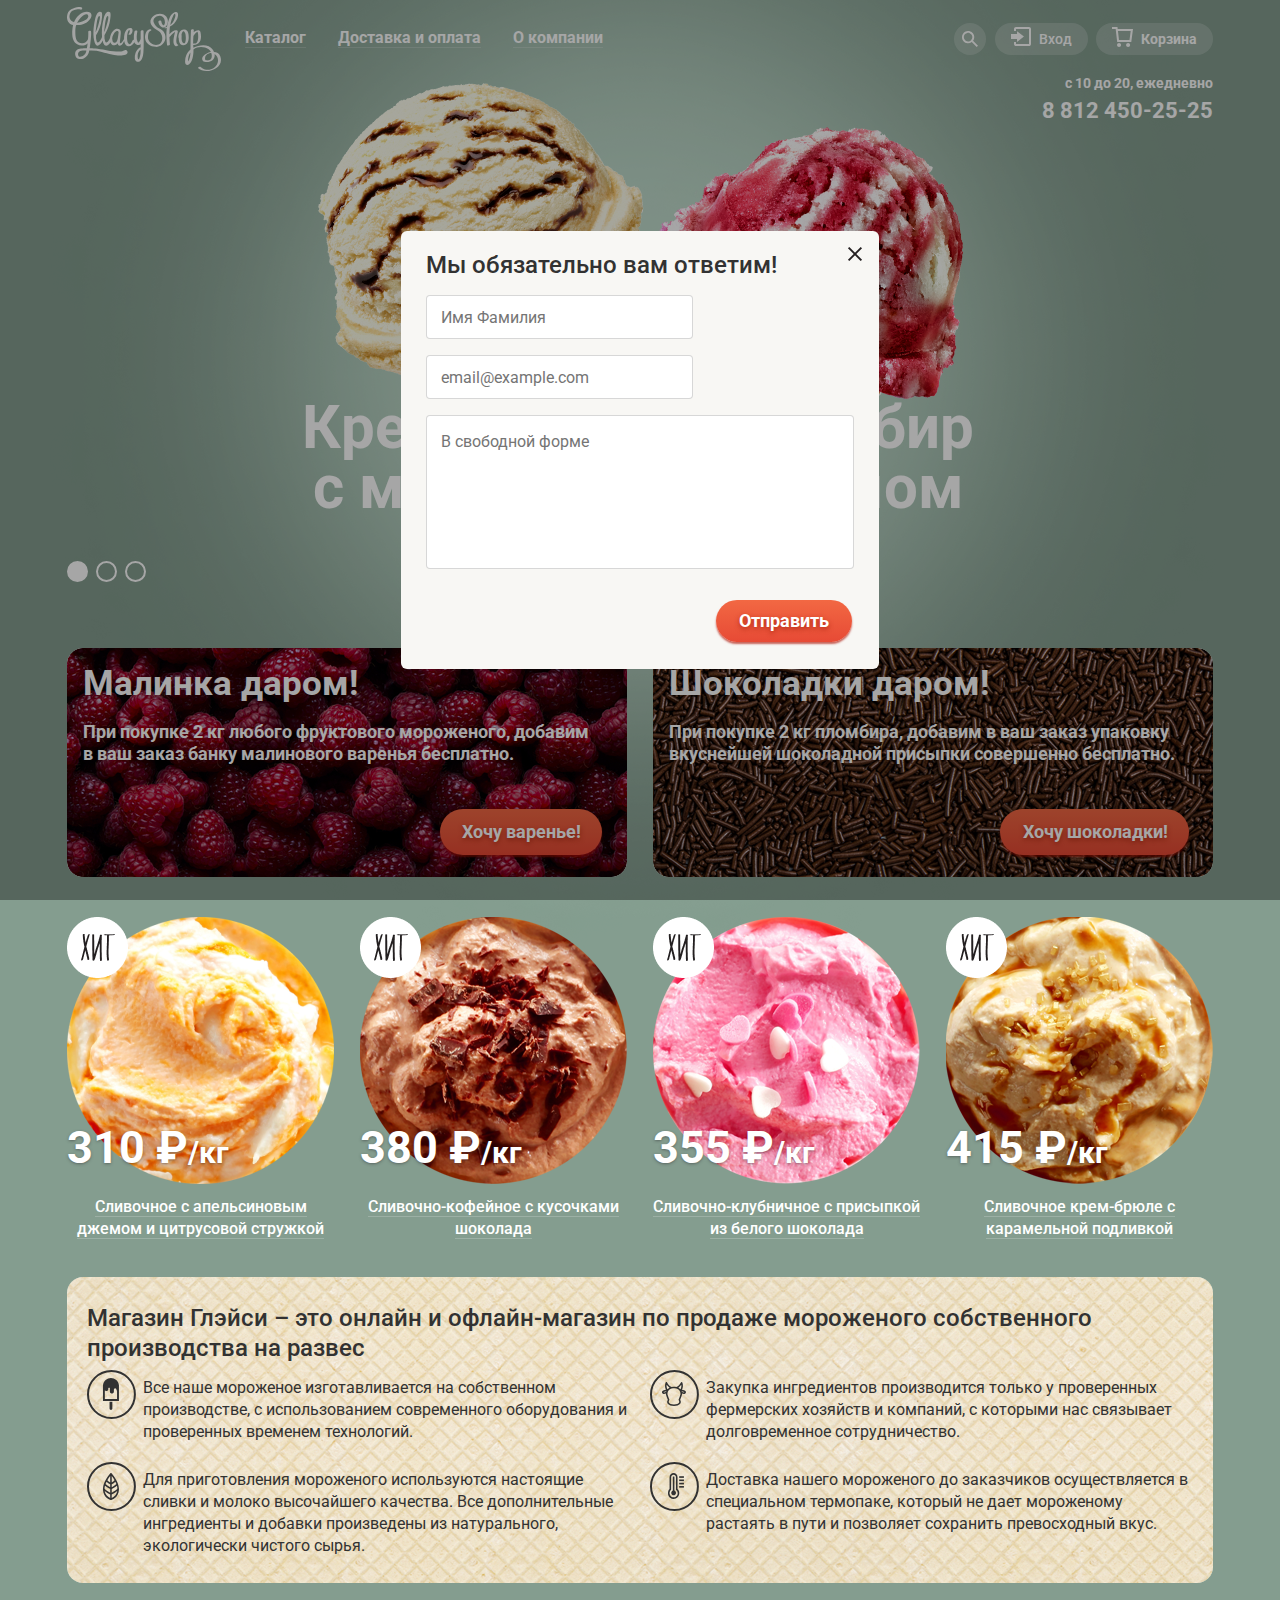
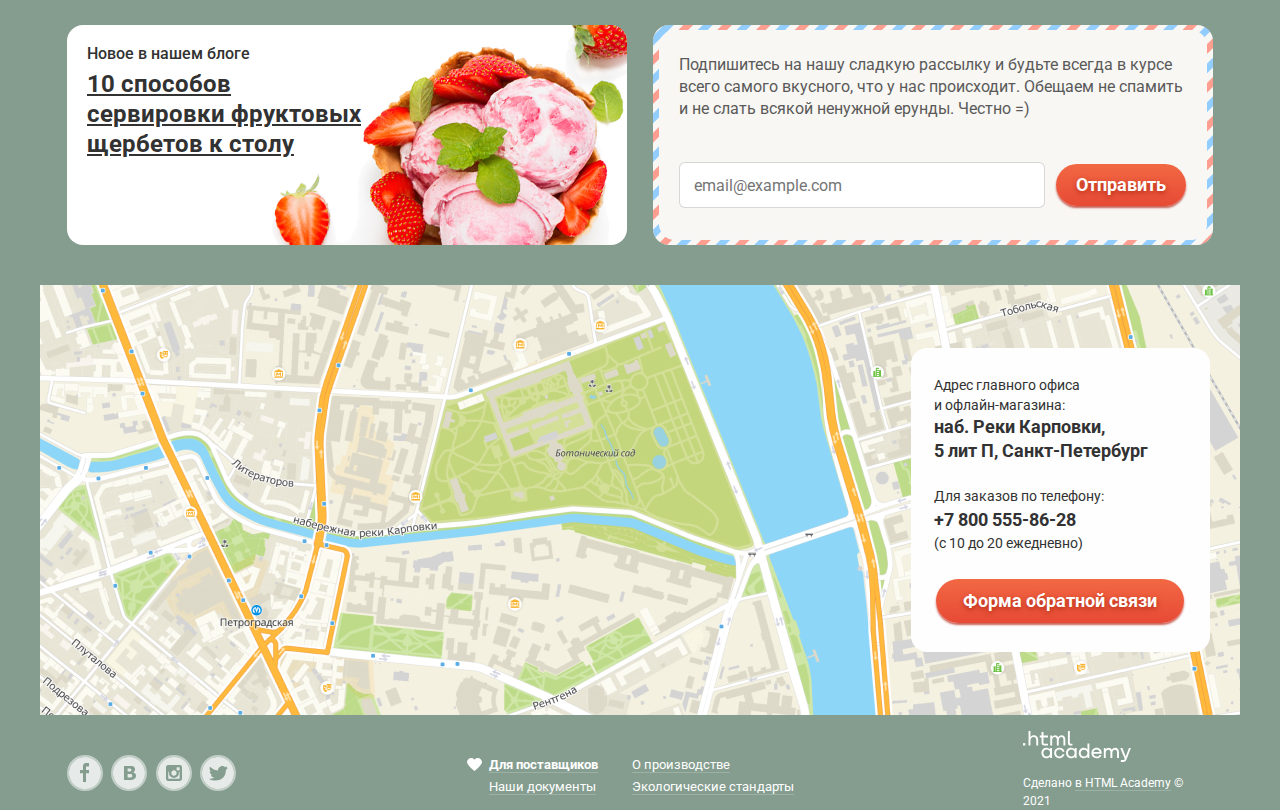
==== commit cf2c4ae5: "Внес поправки" ====
--- a/index.html
+++ b/index.html
@@ -139,13 +139,13 @@
             <!-- Пока не нужно это фоном будет <img src="img/backgraund-malina.jpg" width="560" height="229" alt="Ягода малина"> -->
             <h2>Малинка даром!</h2>
             <p class="banner">При покупке 2 кг любого фруктового мороженого, добавим в ваш заказ банку малинового варенья бесплатно.</p>
-            <a class="button" href="blank.html">Хочу варенье!</a>
+            <a class="button raspberries-chocolate-button" href="blank.html">Хочу варенье!</a>
           </section>
           <section class="chocolate"> <!-- Шоколадки даром! -->
             <!-- Пока не нужно это фоном будет <img src="img/backgraund-chocolate.jpg" width="560" height="229" alt="Шоколадная стружка"> -->
             <h2>Шоколадки даром!</h2>
             <p class="banner">При покупке 2 кг пломбира, добавим в ваш заказ упаковку вкуснейшей шоколадной присыпки совершенно бесплатно.</p>
-            <a class="button" href="blank.html">Хочу шоколадки!</a>
+            <a class="button raspberries-chocolate-button" href="blank.html">Хочу шоколадки!</a>
           </section>
         </div>
         <section class="hit"> <!-- Хиты продаж -->
@@ -253,7 +253,7 @@
           <p class="contacts-text">Для заказов по телефону:</p>
           <p class="contacts-text-bold-tel"><a href="tel:+78005558628">+7 800 555-86-28</a></p>
           <p class="contacts-text-days">(с 10 до 20 ежедневно)</p>
-          <a class="button" href="blank.html">Форма обратной связи</a>
+          <a class="button contacts-form-button" href="blank.html">Форма обратной связи</a>
         </div>
       </section>
     </main>
@@ -322,8 +322,8 @@
         </ul>
       </section>
       <section class="footer-ico"> <!--Сделано-->
-        <p><a href="https://htmlacademy.ru/"><img src="img/html-academy.svg" width="108" height="31" alt=""></a></p>
-        <p class="footer-copyright">Сделано <a href="https://htmlacademy.ru/">в HTML Academy</a> © 2021</p>
+        <p><a href="https://htmlacademy.ru/intensive/htmlcss"><img src="img/html-academy.svg" width="108" height="31" alt=""></a></p>
+        <p class="footer-copyright">Сделано <a href="https://htmlacademy.ru/intensive/htmlcss">в HTML Academy</a> © 2021</p>
       </section>
     </footer>
   </div>
@@ -340,10 +340,6 @@
           <label class="visually-hidden" for="login-login">Логин</label>
           <input class="login-icon-user" id="login-login" type="email" name="login" placeholder="email@example.com">
         </p>
-        <!--<p>
-          <label class="visually-hidden" for="login-password">Пароль</label>
-          <input class="login-icon-password" id="login-password" type="password" name="password" placeholder="••••••••">
-        </p> -->
         <p class="area-p"> <!--Область ввода теста-->
            <label class="visually-hidden" for="comment-field">Тест</label>
            <textarea class="area" id="comment-field" name="comment" placeholder="В свободной форме"></textarea>
--- a/css/style.min.css
+++ b/css/style.min.css
@@ -1 +1 @@
-:root{--basic-black-text:#323232;--basic-green:#849D8F;--basic-brawn:#9D8B84;--basic-neutral:#8996A6;--basic-white:#FFFFFF;--basic-neutral:#5A5A5A;--basic-dark:#696969;--basic-darl-lite:#ababab;--basic-green-lite:rgba(255, 255, 255, 0.2);--brown-lite:#D07058;--basic-blu-lite:#8996A6;--basic-brown:#9D8B84;--basic-light-orange:#FFBC9E;--basic-dark-lite-lite:#CACAC7}body{min-width:1200px;margin:0;padding:0;font-family:"Roboto",Arial,sans-serif;font-size:16px;line-height:22px;font-weight:700;color:var(--basic-white);background-color:var(--basic-green);background-position:top center;background-repeat:no-repeat;min-height:100%;display:grid;grid-template-rows:min-content 1fr min-content;align-content:start}h1,h2{font-size:35px;line-height:41px;margin:9px 0 29px}h2{margin:0;padding:16px}h3{margin-top:0;margin-bottom:7px;font-weight:500;font-size:24px;line-height:30px;color:var(--basic-black-text);padding:24px 20px 0}span{font-size:30px;line-height:35px;text-shadow:0 1px 3px rgba(49,50,53,.5)}fieldset{border:0}.visually-hidden{position:absolute;width:1px;height:1px;margin:-1px;border:0;padding:0;white-space:nowrap;clip-path:inset(100%);clip:rect(0 0 0 0);overflow:hidden}.container{width:1146px;padding-left:27px;padding-right:27px;margin-left:auto;margin-right:auto}.slider{position:relative;padding-top:275px;text-align:center;color:var(--basic-white)}.slider-list{margin:0;list-style:none}.breadcrumbs-current::after,.slide{display:none}.slide-current,.user-navigation-link-search svg{display:block}.slide-title{width:700px;padding:0;margin:0 auto 27px;font-size:60px;line-height:60px;font-weight:700}.slider-controls{position:absolute;bottom:63px;left:0;z-index:20;display:flex;width:67px;justify-content:space-between}.slider-controls button{padding:0;width:17px;height:17px;background-color:transparent;border:2px solid var(--basic-white);border-radius:50%;cursor:pointer}.slider-controls button:hover{background-color:var(--basic-green-lite)}.slider-controls .current{background-color:var(--basic-white)}.page-body{min-width:1200px;background-repeat:no-repeat;background-position:top center}.page-body-1{background-color:var(--basic-green);background-image:url(../img/ice-horns.png)}.page-body-2{background-color:var(--basic-blu-lite);background-image:url(../img/ice-horns2.png)}.page-body-3{background-color:var(--basic-brown);background-image:url(../img/ice-horns3.png)}.main-menu{display:flex;justify-content:space-between}.features{text-align:center}.page{height:100%}.main-navigation{font-size:16px;line-height:18px;outline-offset:-5px}.main-navigation-wrapper{margin:0;display:flex;align-items:center;width:850px;outline-offset:-5px}.user-navigation{margin:0;padding:0;width:300px;outline-offset:-5px}.information-crumbs{display:flex;align-items:flex-end}.information{padding:0;text-align:right;order:3;margin:0 0 0 auto;outline-offset:-5px}.raspberries-chocolate{display:grid;grid-template-columns:1fr 1fr;margin-bottom:40px;height:229px;margin-top:41px}.site-navigation{position:relative;padding:0;display:flex;flex-wrap:wrap;width:450px;list-style:none;line-height:18px;margin:0 0 0 24px}.crumbs li,.site-navigation-li{position:relative;margin-right:32px}.main-header-logo{margin:0;padding:0;width:154px;height:64px}.catalog-list-menu{text-decoration:none;border-bottom:1px solid var(--basic-green-lite)}.-apply,.button,.catalog-list-menu,.hit-list a,.telephone a{color:var(--basic-white)}.crumbs{padding:0;margin:0;display:flex;flex-wrap:wrap;justify-content:flex-start;align-items:flex-end;font-size:14px;line-height:16px;list-style:none;font-weight:400;order:1}.crumbs li{margin-right:22px}.crumbs li::after{content:"";position:absolute;top:5px;right:-15px;width:6px;height:6px;background-image:url(../img/crumbs.svg)}.crumbs li:last-child{margin-right:0}.crumbs a{color:var(--basic-white);text-decoration:none;border-bottom:1px solid var(--basic-green-lite)}.mark .catalog-list-menu{background:var(--brown-lite);padding:9px 13px;margin:-13px 19px -13px -13px;border-radius:26px;text-decoration:none}.site-navigation-sub{padding:0;list-style:none;visibility:hidden;position:absolute;width:143px;height:171px;border-radius:4px;left:-22px;top:30px;background:var(--basic-white);z-index:4;box-shadow:0 20px 20px rgba(0,0,0,.4);font-weight:400}.site-navigation-sub a,.sorting-list option{text-decoration:none;color:var(--basic-black-text)}.site-navigation-link-VIP{padding:13px 0 15px 15px;font-weight:700;font-size:14px;line-height:18px;border-bottom:1px solid rgba(50,50,50,.2);margin:0 9px 0 6px}.site-navigation-link-element{padding:7px 0 7px 21px;font-size:14px;line-height:16px}.site-navigation-link-element:hover{background-color:#fbded7}.site-navigation-link-element:focus{background-color:#f6b5a5}.site-navigation-link:hover .site-navigation-sub{visibility:visible;display:block}.user-navigation ul{margin-bottom:20px;margin-top:23px;display:flex;justify-content:space-between;list-style:none;font-size:14px;line-height:16px}.user-navigation-link{background-color:var(--basic-green-lite);border-radius:20px;color:var(--basic-white);text-decoration:none;display:block;height:32px;box-sizing:border-box;transition:color .25s,background-color .25s}.user-navigation-link path{transition:fill .25s}.user-navigation-link:hover{color:#323232;background-color:#fff}.user-navigation-link:hover path{fill:#000}.user-navigation-link-search{padding:8px}.user-navigation-link-basket{background-color:var(--basic-white);border-radius:20px;color:var(--basic-black-text);text-decoration:none;display:block;height:32px;box-sizing:border-box;transition:color .25s,background-color .25s}.user-navigation-link-action{padding:6px 16px;display:flex;align-items:center}.user-navigation-link-action svg{margin-right:10px}.user-navigation-item{position:relative}.user-navigation-popup{display:block;position:absolute;background:#f8f7f4;box-shadow:0 20px 20px rgba(0,0,0,.4);visibility:hidden;opacity:0;transition:opacity .35s,visibility .35s;z-index:4;border-radius:4px;right:0;top:36px;padding:10px}.user-navigation-item:hover .user-navigation-popup{visibility:visible;opacity:1}.user-navigation-popup-search{width:321px;height:64px}.popup-form-search input{padding-left:15px;width:292px;height:40px;margin:10px 5px;border:1px solid #d3d3d2;border-radius:4px;font-weight:400;font-size:14px;line-height:16px;color:#999}.popup-form-search input:hover{width:291px;height:38px;padding-left:14px;border:2px solid rgba(178,178,178,.52)}.popup-form-search input:focus-visible{outline:0}.popup-form-search input:focus{width:291px;height:38px;color:var(--basic-black-text);font-weight:700;border:2px solid rgba(46,136,228,.52)}.user-navigation-popup-link{width:277px;height:194px}.popup-form-link input{padding-left:15px;width:241px;height:44px;margin:10px 7px 10px 9px;border:1px solid #d3d3d2;border-radius:4px;font-weight:400;font-size:14px;line-height:16px;color:#999}.popup-form-link input:hover{width:240px;height:42px;padding-left:14px;border:2px solid rgba(178,178,178,.52)}.popup-form-link input:focus-visible{outline:0}.popup-form-link input:focus{width:240px;height:42px;color:var(--basic-black-text);font-weight:700;border:2px solid rgba(46,136,228,.52)}.popup-form-link-enter{display:flex;width:280px;height:44px;align-items:center;padding-top:10px}.popup-form-link-button{margin:0 20px 0 19px}.popup-form-link button{border:0;box-shadow:none}.popup-form-link-help{display:flex;flex-wrap:wrap;width:140px;font-size:13px;line-height:15px}.catalog-list-menu:hover,.popup-form-link-help a{color:var(--basic-black-text);text-decoration:none}.popup-form-link-help a{border-bottom:1px solid var(--basic-darl-lite);font-weight:400;margin-bottom:5px;margin-top:4px}.user-navigation-popup-basket{width:519px;height:222px}.popup-form-button-basket{padding:13px 15px;margin-left:322px;border:0;box-shadow:0 1px 2px rgba(172,16,0,.25);background:linear-gradient(180deg,#f26843 0,#e74a35 100%);text-align:right;font-size:18px;line-height:16px;border-radius:70px;text-decoration:none;display:inline-block;font-weight:700;color:var(--basic-white)}.user-navigation-popup-table{color:var(--basic-black-text);font-weight:400;font-size:13px;line-height:16px;padding-left:11px;border-bottom:1px solid var(--basic-dark-lite-lite)}.user-navigation-popup-table span{font-size:13px;line-height:16px;text-shadow:none;color:var(--basic-dark-lite-lite)}.td-column-2{padding-left:9px;padding-right:13px;height:57px}.td-column-3{width:216px}.td-column-4,.td-column-5{padding-left:5px;width:121px;text-align:right}.td-column-5{width:71px}.user-navigation-popup-basket p{color:var(--basic-black-text);font-size:15px;text-align:right;margin-right:4px;margin-top:16px}.catalog-item:hover .button,.user-navigation-link-basket:hover .user-navigation-popup-basket{display:block}.catalog-list-menu:hover{background-color:var(--basic-white);padding:9px 13px;margin:0 19px 0 -13px;border-radius:26px}.catalog-list-menu:focus{color:var(--basic-black-text);background-color:#ededed;box-shadow:inset 0 2px 1px #696969;padding:9px 13px;border-radius:26px;text-decoration:none}.button-apply:hover,.login-link a:hover{margin:0;color:var(--basic-black-text);background-color:var(--basic-white);padding:9px 13px;border-radius:20px;text-decoration:none}.button-apply:hover{padding:9px 29px}.button-apply:focus{color:var(--basic-black-text);background-color:var(--basic-white);box-shadow:0 -3px 0 var(--basic-dark);padding:9px 29px;border-radius:20px;text-decoration:none}.work{font-size:14px;line-height:16px;margin-top:0;margin-bottom:8px}.telephone{margin:0;font-size:22px;line-height:24px}.telephone a{text-decoration:none}.telephone a:hover{text-decoration:underline}.banner-basis{font-size:60px;line-height:60px}.button,.button:hover{text-shadow:0 2px 5px rgba(160,32,11,.76)}.button{background:linear-gradient(180deg,#f26843 0,#e74a35 100%);text-align:right;font-size:18px;line-height:24px;box-shadow:0 2px 2px rgba(172,16,0,.64);padding:9px 23px;border-radius:70px;text-decoration:none;display:inline-block}.slide-button{font-size:32px;line-height:44px}.button:hover{background:linear-gradient(0deg,rgba(255,255,255,.2),rgba(255,255,255,.2)),linear-gradient(180deg,#f26843 0,#e74a35 100%);box-shadow:0 2px 2px #ac1000}.button:focus{background:linear-gradient(0deg,rgba(0,0,0,.07),rgba(0,0,0,.07)),linear-gradient(180deg,#f26843 0,#e74a35 100%);box-shadow:inset 0 2px 2px #942718;text-shadow:0 2px 5px rgba(160,32,11,.76)}.sorting-price-content{width:869px;display:flex;margin-bottom:14px}.sorting{padding:0;margin:0 15px 0 0;font-weight:500;font-size:14px;line-height:16px}.content legend,.sorting legend{padding-left:14px;margin-bottom:7px}.sorting-list{appearance:none!important;display:flex;color:var(--basic-white);background:var(--basic-green-lite);border-radius:20px;font-size:16px;line-height:18px;height:36px;width:196px;border:0;padding:7px 40px 10px 16px;outline:0}.select-right,.sorting-list:hover{background-image:url(../img/arrow-white.svg);background-repeat:no-repeat;background-position:right 13px center;padding-right:30px}.sorting-list:hover{color:var(--basic-black-text);font-weight:500;background-image:url(../img/arrow-black.svg)}.sorting-list option:hover{background:#1e90ff;color:var(--basic-white)}.sorting-list option:focus{background:#1e90ff;color:var(--basic-white)}.select{appearance:none}.price{padding:0;margin:0 15px 0 0;font-weight:500;font-size:14px;line-height:16px}.price input{width:35px;height:11px;border:0;background:0 0;color:var(--basic-white);text-align:right}.price input:focus-visible{outline:0}.range-controls{position:relative;margin-top:7px;width:218px;padding-top:17px;padding-bottom:17px;background:var(--basic-green-lite);border-radius:20px}.filler-apply{display:flex;align-items:flex-end;margin-bottom:40px}.button-apply{background:var(--basic-green-lite);border:2px solid var(--basic-white);color:var(--basic-white);box-sizing:border-box;border-radius:20px;font-weight:500;font-size:16px;line-height:18px;padding:9px 29px;text-decoration:none}.chocolate,.raspberries{width:560px;min-height:229px;border-radius:16px}.raspberries{margin-right:26px;background-image:url(../img/backgraund-malina.jpg)}.chocolate a,.raspberries a{display:block;margin-left:368px;margin-right:22px;margin-top:42px}.chocolate{background-image:url(../img/backgraund-chocolate.jpg)}.chocolate a{margin-left:339px}.banner{margin:0;padding:0 30px 0 16px;font-size:18px}.hit-list{margin:0;padding:0;text-align:center;list-style:none;display:grid;grid-template-columns:1fr 1fr 1fr 1fr}.catalog-item{padding:0;width:267px;min-height:324px;margin:0 26px 40px 0;position:relative}.catalog-item::before{content:none;position:absolute;display:block;width:293px;height:calc(100% + 82px);left:-13px;top:-6px;background-color:rgba(255,255,255,.2);border-radius:4px;z-index:1}.catalog-item:hover{z-index:3}.catalog-item:hover::before{content:""}.catalog-item .button{padding:12px 10px;width:200px;text-align:center;display:none;position:absolute;bottom:-58px;left:20px}.catalog-item img{position:relative;z-index:2}.catalog-item a,.catalog-item p{padding:0;position:relative;z-index:2}.catalog-item p{margin:-65px 0 33px;font-size:45px;line-height:45px;text-align:left;text-shadow:0 1px 3px rgba(49,50,53,.5)}.catalog-item a{margin:13px 0 0;font-weight:500;text-decoration:none;border-bottom:1px solid var(--basic-green-lite)}.quality{padding:0;min-height:306px;background-image:url(../img/pattern2.jpg);border-radius:16px;margin:0 0 40px}.quality-list{margin:0;display:grid;grid-template-columns:1fr 1fr;padding-left:20px;list-style:none;color:var(--basic-black-text)}.mail input,.quality-item{font-weight:400;font-size:16px}.quality-item{display:flex;width:540px;margin-bottom:19px;line-height:22px}.quality-item svg{width:49px}.quality-item p{margin-left:6px;margin-top:7px;width:485px;margin-bottom:0}.news-mail{display:grid;grid-template-columns:1fr 1fr;height:220px;margin-bottom:40px}.mail,.news{border-radius:16px;width:560px;min-height:220px}.news{background-image:url(../img/backgraund-news.jpg);margin-right:26px}.news a,.news p{margin:0;color:var(--basic-black-text)}.news p{padding-left:20px;padding-top:23px;font-weight:500}.news a{display:block;padding:0 253px 0 20px;font-weight:700;font-size:24px;line-height:30px}.contacts-text-bold-tel a:hover,.news a:hover{color:var(--basic-light-orange)}.mail{background-image:url(../img/backgraund-mail.jpg)}.mail p{margin:0;padding:34px 22px 47px 26px;font-weight:400;color:var(--basic-neutral)}.mail input{margin:0 7px 0 26px;width:350px;height:44px;border-radius:6px;border-width:1px;border-style:double;padding:0 0 0 14px;line-height:24px;color:#999;border-color:rgba(178,178,178,.52)}.mail-input:hover{width:348px;height:42px;margin-right:8px;padding-left:13px;border:2px solid rgba(178,178,178,.52)}.mail-input:focus{width:348px;height:42px;color:var(--basic-black-text);font-weight:700;border:2px solid rgba(46,136,228,.52);outline:0}.mail button{border-width:0;cursor:pointer}.scale{display:flex;align-items:center;margin-left:21px;width:176px;height:2px;background:rgba(248,247,244,.5)}.bar{height:2px;background:var(--basic-white);margin:28px;width:106px}.toggle{position:absolute;top:8px;left:30px;width:4px;height:4px;border:8px solid #fff;background:var(--basic-darl-lite);cursor:pointer;border-radius:50%}.min-toggle{left:40px}.max-toggle{left:145px}.content{padding:0;margin:0;font-weight:500;font-size:14px;line-height:16px}.content-list{margin:0;background:var(--basic-green-lite);padding:9px 14px;border-radius:20px;display:flex;list-style:none}.content-list-item{padding-left:33px;margin-right:19px;position:relative}.content-list-item:last-child,.filler-list-item:last-child{margin-right:0}.content-list-item input{margin:0 11px 0 0}.content-list-item label{position:relative;display:block;cursor:pointer;font-size:16px;line-height:18px}.filter-input-radio+label::before{content:"";position:absolute;left:-35px;top:-4px;width:18px;height:18px;border:4px solid rgba(255,255,255,.8);border-radius:50%}.filter-input-radio+label:hover::before{border-color:var(--basic-white)}.filter-input-radio:checked+label::after{content:"";position:absolute;left:-28px;top:3px;width:12px;height:12px;background-color:rgba(255,255,255,.8);border-radius:50%}.filter-input-radio:checked+label:hover::after{background-color:var(--basic-white)}.filler{padding:0;margin:0}.filler legend{margin-bottom:11px;padding-left:14px;font-size:14px}.filler-list{list-style:none;display:flex;margin:0 14px 0 0;padding:13px 19px 10px;font-weight:500;line-height:18px;background:var(--basic-green-lite);border-radius:20px}.filler-list-item{padding-left:34px;margin-right:19px;position:relative}.filler-list-item label{position:relative;display:block;cursor:pointer;user-select:none}.filler-input-checkbox+label::before{content:"";position:absolute;top:-2px;left:-30px;width:24px;height:20px;background-image:url(../img/cube.svg);background-size:20px 20px;background-position:0 0;background-repeat:no-repeat}.filler-input-checkbox+label:hover::before{background-image:url(../img/cube-white.svg)}.filler-input-checkbox:checked+label::before{background-image:url(../img/cube-on.svg);background-size:24px 20px}.filler-input-checkbox:checked+label:hover::before{background-image:url(../img/cube-on-white.svg);background-size:24px 20px}.contacts,.modal h3{color:var(--basic-black-text)}.contacts{position:relative;width:1200px;height:430px;margin-left:auto;margin-right:auto;background-color:#fefefe}.contacts-form{position:absolute;top:35px;right:27px;background-color:#fefefe;width:253px;padding:31px 25px;border-radius:16px}.contacts-text,.contacts-text-days{margin:0;font-weight:400;font-size:14px;line-height:20px}.contacts-text-days{margin:0 0 31px}.contacts-text-bold,.contacts-text-bold-tel{font-size:18px;line-height:24px;margin:8px 0 30px}.contacts-text-bold-tel{margin:11px 0 8px}.button-send,.contacts-text-bold-tel a{color:var(--basic-black-text);text-decoration:none}.button-send{background:linear-gradient(180deg,#f26843 0,#e74a35 100%);box-shadow:0 2px 2px rgba(172,16,0,.64);padding:9px 23px;border-width:0;font-size:18px;line-height:24px;border-radius:70px;color:var(--basic-white);margin-left:290px;cursor:pointer}.modal h3{margin:0;padding:0;font-weight:500;font-size:24px;line-height:28px}.login-form input{width:251px;height:42px;border-radius:4px;border-width:1px;border-style:double;padding:0 0 0 14px;font-weight:400;font-size:16px;line-height:20px;color:#999;border-color:rgba(178,178,178,.52)}.modal{display:none;position:fixed;top:0;right:0;bottom:0;left:0;background-color:rgba(0,0,0,.35);display:flex;align-items:center;justify-content:center}.modal-body{display:none;position:relative;bottom:auto;width:428px;padding:20px 25px 27px;background:#f8f7f4;border-radius:6px}.area-p{margin-bottom:25px}.area{width:428px;height:154px;resize:none;padding:16px 14px;font-family:"Roboto",Arial,sans-serif;font-size:16px;border:1px solid rgba(178,178,178,.52);box-sizing:border-box;border-radius:4px}.modal-close{position:absolute;top:15px;right:16px;width:18px;height:17px;background-color:#f8f7f4;border:0;cursor:pointer}.modal-close::after,.modal-close::before{content:"";position:absolute;top:7px;left:1px;width:18px;height:2px;background-color:#231f20}.modal-close::before{transform:rotate(45deg)}.modal-close::after{transform:rotate(-45deg)}.login-icon-user:hover{width:249px;height:40px;padding-left:13px;border:2px solid rgba(178,178,178,.52)}.login-icon-user:focus{width:249px;height:40px;border:2px solid rgba(46,136,228,.52);outline:0}.area:hover{width:428px;height:154px;padding:15px 13px;border:2px solid rgba(178,178,178,.52)}.area:focus{width:428px;height:154px;border:2px solid rgba(46,136,228,.52);outline:0}.number-list{margin:0 0 0 952px;padding:0;list-style:none;display:flex;align-items:flex-end;justify-content:space-between;width:194px;height:26px}.number-list-number{text-decoration:none;color:var(--basic-white);height:26px;line-height:18px;font-weight:500;box-sizing:border-box;padding:0 5px;margin:0 5px}.number-list-number:hover{border-radius:50%;background-color:var(--basic-green-lite);padding:3px 8px;margin:0 2px}.number-list-active{color:var(--basic-black-text);background-color:var(--basic-white);border-radius:50%;padding:3px 8px}.footer-social ul,.main-footer{display:flex;justify-content:space-between}.main-footer{align-items:center}.footer-social ul{margin:0;padding:0;flex-wrap:wrap;width:164px;list-style:none}.footer-social-link:hover path{fill-opacity:1}.footer-social-link:hover g{opacity:1}.footer-contacts,.footer-ico{padding:0;margin:0;width:327px;text-align:center}.footer-ico{width:190px;text-align:left}.footer-contacts-list{padding:0;margin:0;display:grid;grid-template-columns:1fr 1fr;list-style:none;color:var(--basic-white)}.footer-contacts-list-link{color:var(--basic-white);text-decoration:none;border-bottom:1px solid var(--basic-green-lite);font-weight:400;font-size:13px;line-height:18px;text-align:left;margin-left:22px}.footer-suppliers:nth-child(2n) .footer-contacts-list-link{margin-left:0}.footer-contacts-list-link-svg{font-weight:700;position:relative}.footer-contacts-list-link-svg svg{position:absolute;display:block;left:-22px;top:1px}.footer-suppliers{text-align:left}.footer-copyright{font-weight:400;font-size:12px;line-height:18px}.footer-copyright a{color:var(--basic-white);text-decoration:none;border-bottom:1px solid var(--basic-green-lite)}.blank-main{min-height:600px}.blank-404{text-align:center;margin-top:100px}
+:root{--basic-black-text:#323232;--basic-green:#849D8F;--basic-brawn:#9D8B84;--basic-neutral:#8996A6;--basic-white:#FFFFFF;--basic-neutral:#5A5A5A;--basic-dark:#696969;--basic-darl-lite:#ABABAB;--basic-green-lite:rgba(255, 255, 255, 0.2);--brown-lite:#D07058;--basic-blu-lite:#8996A6;--basic-brown:#9D8B84;--basic-light-orange:#FFBC9E;--basic-dark-lite-lite:#CACAC7}body{min-width:1200px;margin:0;padding:0;font-family:"Roboto",Arial,sans-serif;font-size:16px;line-height:22px;font-weight:700;color:var(--basic-white);background-color:var(--basic-green);background-position:top center;background-repeat:no-repeat;min-height:100%;display:grid;grid-template-rows:min-content 1fr min-content;align-content:start}h1,h2{font-size:35px;line-height:41px;margin:9px 0 29px}h2{margin:0;padding:15px 16px 17px}h3{margin-top:0;margin-bottom:7px;font-weight:500;font-size:24px;line-height:30px;color:var(--basic-black-text);padding:26px 20px 0}span{font-size:30px;line-height:35px;text-shadow:0 1px 3px rgba(49,50,53,.5)}fieldset{border:0}.visually-hidden{position:absolute;width:1px;height:1px;margin:-1px;border:0;padding:0;white-space:nowrap;clip-path:inset(100%);clip:rect(0 0 0 0);overflow:hidden}.container{width:1146px;padding-left:27px;padding-right:27px;margin-left:auto;margin-right:auto}.container-heading{margin-top:-7px}.slider{position:relative;padding-top:275px;text-align:center;color:var(--basic-white)}.slider-list{margin:0;list-style:none}.breadcrumbs-current::after,.slide{display:none}.slide-current,.user-navigation-link-search svg{display:block}.slide-title{width:700px;padding:0;margin-left:181px;margin-bottom:27px;font-size:60px;line-height:60px;font-weight:700}.slider-controls{position:absolute;bottom:25px;left:0;z-index:4;display:flex;width:79px;justify-content:space-between}.slider-controls button{padding:0;width:21px;height:21px;background-color:transparent;border:2px solid var(--basic-white);border-radius:50%;cursor:pointer}.slider-controls button:hover{background-color:var(--basic-green-lite)}.slider-controls .current{background-color:var(--basic-white)}.page-body{min-width:1200px;background-repeat:no-repeat;background-position:top center}.page-body-1{background-color:var(--basic-green);background-image:url(../img/ice-horns.png)}.page-body-2{background-color:var(--basic-blu-lite);background-image:url(../img/ice-horns2.png)}.page-body-3{background-color:var(--basic-brown);background-image:url(../img/ice-horns3.png)}.main-menu{display:flex;justify-content:space-between}.features{text-align:center}.page{height:100%}.main-navigation{font-size:16px;line-height:18px;outline-offset:-5px}.main-navigation-wrapper{margin:0;display:flex;align-items:center;width:850px;outline-offset:-5px}.user-navigation{margin:0;padding:0;width:300px;outline-offset:-5px}.information-crumbs{display:flex;align-items:flex-end}.information{padding:0;text-align:right;order:3;margin:0 0 0 auto;outline-offset:-5px}.raspberries-chocolate{display:grid;grid-template-columns:1fr 1fr;margin-bottom:40px;height:229px;margin-top:41px}.site-navigation{position:relative;padding:0;display:flex;flex-wrap:wrap;width:450px;list-style:none;line-height:18px;margin:0 0 0 24px}.crumbs li,.site-navigation-li{position:relative;margin-right:32px}.main-header-logo{margin:0;padding:3px 0 0;width:154px;height:64px}.catalog-list-menu{text-decoration:none;border-bottom:1px solid var(--basic-green-lite)}.-apply,.button,.catalog-list-menu,.hit-list a,.telephone a{color:var(--basic-white)}.crumbs{margin:0;padding:0 0 9px;display:flex;flex-wrap:wrap;justify-content:flex-start;align-items:flex-end;font-size:14px;line-height:16px;list-style:none;font-weight:400;order:1}.crumbs li{margin-right:22px}.crumbs li::after{content:"";position:absolute;top:5px;right:-15px;width:6px;height:6px;background-image:url(../img/crumbs.svg)}.crumbs li:last-child{margin-right:0}.crumbs a{color:var(--basic-white);text-decoration:none;border-bottom:1px solid var(--basic-green-lite)}.mark .catalog-list-menu{background:var(--brown-lite);padding:8px 14px;margin:-13px 17px -13px -13px;border-radius:26px;text-decoration:none}.site-navigation-sub{padding:0;list-style:none;visibility:hidden;position:absolute;width:143px;height:171px;border-radius:4px;left:-22px;top:30px;background:var(--basic-white);z-index:4;box-shadow:0 20px 20px rgba(0,0,0,.4);font-weight:400}.site-navigation-sub a,.sorting-list option{text-decoration:none;color:var(--basic-black-text)}.site-navigation-link-VIP{padding:13px 0 15px 15px;font-weight:700;font-size:14px;line-height:18px;border-bottom:1px solid rgba(50,50,50,.2);margin:0 9px 0 6px}.site-navigation-link-element{padding:7px 0 7px 21px;font-size:14px;line-height:16px}.site-navigation-link-element:hover{background-color:#fbded7}.site-navigation-link-element:focus{background-color:#f6b5a5}.site-navigation-link:hover .site-navigation-sub{visibility:visible;display:block}.user-navigation ul{margin-bottom:20px;margin-top:23px;display:flex;justify-content:space-between;list-style:none;font-size:14px;line-height:16px}.user-navigation-link{background-color:var(--basic-green-lite);border-radius:20px;color:var(--basic-white);text-decoration:none;display:block;height:32px;box-sizing:border-box;transition:color .25s,background-color .25s}.user-navigation-link path{transition:fill .25s}.user-navigation-link:hover{color:#323232;background-color:#fff}.user-navigation-link:hover path{fill:#000}.user-navigation-link-search{padding:8px}.user-navigation-link-basket{background-color:var(--basic-white);border-radius:20px;color:var(--basic-black-text);text-decoration:none;display:block;height:32px;box-sizing:border-box;transition:color .25s,background-color .25s}.user-navigation-link-action{padding:6px 16px;display:flex;align-items:center}.user-navigation-link-action svg{margin-right:8px;margin-top:-5px}.user-navigation-item{position:relative;font-weight:500}.user-navigation-popup{display:block;position:absolute;background:#f8f7f4;box-shadow:0 20px 20px rgba(0,0,0,.4);visibility:hidden;opacity:0;transition:opacity .35s,visibility .35s;z-index:4;border-radius:4px;right:0;top:36px}.user-navigation-item:hover .user-navigation-popup{visibility:visible;opacity:1}.user-navigation-popup-search{width:321px;height:64px;padding:10px}.popup-form-search input{padding-left:15px;width:292px;height:40px;margin:10px 5px;border:1px solid #d3d3d2;border-radius:4px;font-weight:400;font-size:14px;line-height:16px;color:#999}.popup-form-search input:hover{width:291px;height:38px;padding-left:14px;border:2px solid rgba(178,178,178,.52)}.popup-form-search input:focus-visible{outline:0}.popup-form-search input:focus{width:291px;height:38px;color:var(--basic-black-text);font-weight:700;border:2px solid rgba(46,136,228,.52)}.user-navigation-popup-link{width:277px;height:194px;padding:10px}.popup-form-link input{padding-left:15px;width:241px;height:44px;font-family:'Roboto';margin:10px 7px 10px 9px;border:1px solid #d3d3d2;border-radius:4px;font-weight:400;font-size:14px;line-height:16px;color:#999}.popup-form-link input:hover{width:240px;height:42px;padding-left:14px;border:2px solid rgba(178,178,178,.52)}.popup-form-link input:focus-visible{outline:0}.popup-form-link input:focus{width:240px;height:42px;color:var(--basic-black-text);font-weight:700;border:2px solid rgba(46,136,228,.52)}.popup-form-link-enter{display:flex;width:280px;height:44px;align-items:center;padding-top:10px}.popup-form-link-button{margin:0 20px 0 19px}.popup-form-link button{border:0;box-shadow:none;padding:9px 23px}.popup-form-link-help{display:flex;flex-wrap:wrap;width:140px;font-size:13px;line-height:15px}.catalog-list-menu:hover,.popup-form-link-help a{color:var(--basic-black-text);text-decoration:none}.popup-form-link-help a{border-bottom:1px solid var(--basic-darl-lite);font-weight:400;margin-bottom:5px;margin-top:4px}.user-navigation-popup-basket{width:519px;height:222px;padding:8px 2px 11px 19px}.popup-form-button-basket{padding:11px 15px;margin-left:336px;border:0;box-shadow:0 1px 2px rgba(172,16,0,.25);background:linear-gradient(180deg,#f26843 0,#e74a35 100%);text-align:right;font-size:18px;line-height:16px;border-radius:70px;text-decoration:none;display:inline-block;font-weight:700;color:var(--basic-white)}.user-navigation-popup-table{color:var(--basic-black-text);font-weight:400;font-size:13px;line-height:16px;border-bottom:1px solid var(--basic-dark-lite-lite)}.user-navigation-popup-table span{font-size:13px;line-height:16px;text-shadow:none;color:var(--basic-dark-lite-lite)}.td-column-2{padding-left:6px;padding-right:11px;height:50px}.td-column-3{width:216px}.td-column-4,.td-column-5{padding-left:3px;width:121px;text-align:right}.td-column-5{padding-left:1px;width:71px}.td-end-line{padding-bottom:8px}.user-navigation-popup-basket p{color:var(--basic-black-text);font-size:15px;text-align:right;margin-right:12px;margin-top:16px}.catalog-item:hover .button,.user-navigation-link-basket:hover .user-navigation-popup-basket{display:block}.catalog-list-menu:hover{background-color:var(--basic-white);padding:8px 14px;margin:0 17px 0 -13px;border-radius:26px}.catalog-list-menu:focus{color:var(--basic-black-text);background-color:#ededed;box-shadow:inset 0 2px 1px #696969;padding:8px 14px;border-radius:26px;text-decoration:none}.button-apply:hover,.login-link a:hover{margin:0;color:var(--basic-black-text);background-color:var(--basic-white);padding:9px 13px;border-radius:20px;text-decoration:none}.button-apply:hover{padding:9px 29px}.button-apply:focus{color:var(--basic-black-text);background-color:var(--basic-white);box-shadow:0 -3px 0 var(--basic-dark);padding:9px 29px;border-radius:20px;text-decoration:none}.work{font-size:14px;line-height:16px;margin-top:0;margin-bottom:8px}.telephone{margin:0;font-size:22px;line-height:24px}.telephone a{text-decoration:none}.telephone a:hover{text-decoration:underline}.banner-basis{font-size:60px;line-height:60px}.button,.button:hover{text-shadow:0 2px 5px rgba(160,32,11,.76)}.button{background:linear-gradient(180deg,#f26843 0,#e74a35 100%);text-align:right;font-family:'Roboto';font-weight:700;font-size:18px;line-height:24px;box-shadow:0 2px 2px rgba(172,16,0,.64);border-radius:70px;text-decoration:none;display:inline-block}.raspberries-chocolate-button{padding:11px 21px}.contacts-form-button{padding:10px 27px;margin-left:2px}.slide-button{font-size:32px;line-height:44px;padding:9px 22px;margin-left:-56px;letter-spacing:2px}.button:hover{background:linear-gradient(0deg,rgba(255,255,255,.2),rgba(255,255,255,.2)),linear-gradient(180deg,#f26843 0,#e74a35 100%);box-shadow:0 2px 2px #ac1000}.button:focus{background:linear-gradient(0deg,rgba(0,0,0,.07),rgba(0,0,0,.07)),linear-gradient(180deg,#f26843 0,#e74a35 100%);box-shadow:inset 0 2px 2px #942718;text-shadow:0 2px 5px rgba(160,32,11,.76)}.sorting-price-content{width:869px;display:flex;margin-bottom:9px}.sorting{padding:0;margin:0 15px 0 0;font-weight:500;font-size:14px;line-height:16px}.content legend,.sorting legend{padding-left:17px;margin-bottom:7px}.sorting-list{appearance:none;display:flex;color:var(--basic-white);background:var(--basic-green-lite);border-radius:20px;font-family:"Roboto",Arial,sans-serif;font-weight:500;font-size:16px;line-height:18px;height:36px;width:196px;border:0;padding:7px 40px 10px 16px;outline:0}.select-right,.sorting-list:hover{background-image:url(../img/arrow-white.svg);background-repeat:no-repeat;background-position:right 13px center;padding-right:30px}.sorting-list:hover{color:var(--basic-black-text);font-weight:500;background-image:url(../img/arrow-black.svg)}.sorting-list option:hover{background:#1e90ff;color:var(--basic-white)}.sorting-list option:focus{background:#1e90ff;color:var(--basic-white)}.select{appearance:none}.price,.price input{font-size:14px;line-height:16px}.price{padding:0;margin:0 15px 0 0;font-weight:500}.price-label1{padding-left:17px}.price-label2{padding-left:1px}.price input{width:22px;height:11px;font-family:'Roboto';border:0;background:0 0;color:var(--basic-white);text-align:right}.price input:focus-visible{outline:0}.range-controls{position:relative;margin-top:7px;width:218px;padding-top:17px;padding-bottom:17px;background:var(--basic-green-lite);border-radius:20px}.filler-apply{display:flex;align-items:flex-end;margin-bottom:40px}.button-apply{background:var(--basic-green-lite);border:2px solid var(--basic-white);color:var(--basic-white);box-sizing:border-box;border-radius:20px;font-family:"Roboto",Arial,sans-serif;font-weight:500;font-size:16px;line-height:18px;padding:8px 28px;margin-bottom:1px;text-decoration:none}.chocolate,.raspberries{width:560px;min-height:229px;border-radius:16px}.raspberries{margin-right:26px;background-image:url(../img/backgraund-malina.jpg)}.chocolate a,.raspberries a{display:block;margin-left:373px;margin-right:25px;margin-top:44px}.chocolate{background-image:url(../img/backgraund-chocolate.jpg)}.chocolate a{margin-left:347px;margin-right:24px}.banner{margin:0;padding:0 30px 0 16px;font-size:18px}.hit-button{margin-bottom:38px}.hit-list{margin:0;padding:0;text-align:center;list-style:none;display:grid;grid-template-columns:1fr 1fr 1fr 1fr}.catalog-item{padding:0;width:267px;min-height:324px;margin:0 26px 35px 0;position:relative}.catalog-item::before{content:none;position:absolute;display:block;width:293px;height:calc(100% + 82px);left:-13px;top:-6px;background-color:rgba(255,255,255,.2);border-radius:4px;z-index:1}.catalog-item:hover{z-index:3}.catalog-item:hover::before{content:""}.catalog-item .button{padding:12px 10px;width:200px;text-align:center;display:none;position:absolute;bottom:-58px;left:20px}.catalog-item img{position:relative;z-index:2}.catalog-item a,.catalog-item p{padding:0;position:relative;z-index:2}.catalog-item p{margin:-65px 0 26px;font-size:45px;line-height:45px;text-align:left;text-shadow:0 1px 3px rgba(49,50,53,.5)}.catalog-item a{margin:13px 0 0;font-weight:500;text-decoration:none;border-bottom:1px solid var(--basic-green-lite)}.quality{padding:0;margin-top:1px;min-height:306px;background-image:url(../img/pattern2.jpg);border-radius:16px;margin-bottom:42px}.quality-list{margin:0;display:grid;grid-template-columns:1fr 1fr;padding-left:20px;list-style:none;color:var(--basic-black-text)}.mail input,.quality-item{font-weight:400;font-size:16px}.quality-item{display:flex;width:540px;margin-bottom:19px;line-height:22px}.quality-item svg{width:49px}.quality-item p{margin-left:7px;margin-top:7px;width:485px;margin-bottom:0}.news-mail{display:grid;grid-template-columns:1fr 1fr;height:220px;margin-bottom:40px}.mail,.news{border-radius:16px;width:560px;min-height:220px}.news{background-image:url(../img/backgraund-news.jpg);margin-right:26px}.news a,.news p{margin:0;color:var(--basic-black-text)}.news p{padding-left:20px;padding-top:18px;padding-bottom:4px;font-weight:500}.news a{display:block;padding:0 253px 0 20px;font-weight:700;font-size:24px;line-height:30px}.contacts-text-bold-tel a:hover,.news a:hover{color:var(--basic-light-orange)}.mail{background-image:url(../img/backgraund-mail.jpg)}.mail p{margin:0;padding:29px 22px 42px 26px;font-weight:400;color:var(--basic-neutral)}.mail input{margin:0 7px 0 26px;width:350px;height:44px;border-radius:6px;border-width:1px;border-style:double;padding:0 0 0 14px;font-family:'Roboto';line-height:24px;color:#999;border-color:rgba(178,178,178,.52)}.mail-input:hover{width:348px;height:42px;margin-right:8px;padding-left:13px;border:2px solid rgba(178,178,178,.52)}.mail-input:focus{width:348px;height:42px;color:var(--basic-black-text);font-weight:700;border:2px solid rgba(46,136,228,.52);outline:0}.mail button{border-width:0;cursor:pointer;padding:9px 20px}.scale{display:flex;align-items:center;margin-left:21px;width:176px;height:2px;background:rgba(248,247,244,.5)}.bar{height:2px;background:var(--basic-white);margin:28px;width:106px}.toggle{position:absolute;top:8px;left:30px;width:4px;height:4px;border:8px solid #fff;background:var(--basic-darl-lite);cursor:pointer;border-radius:50%}.min-toggle{left:40px}.max-toggle{left:145px}.content{padding:0;margin:0;font-weight:500;font-size:14px;line-height:16px}.content-list{margin:0;background:var(--basic-green-lite);padding:9px 14px;border-radius:20px;display:flex;list-style:none}.content-list-item{padding-left:33px;margin-right:19px;position:relative}.content-list-item:last-child,.filler-list-item:last-child{margin-right:0}.content-list-item input{margin:0 11px 0 0}.content-list-item label{position:relative;display:block;cursor:pointer;font-size:16px;line-height:18px}.filter-input-radio+label::before{content:"";position:absolute;left:-33px;top:-4px;width:15px;height:15px;border:4px solid rgba(255,255,255,.8);border-radius:50%}.filter-input-radio+label:hover::before{border-color:var(--basic-white)}.filter-input-radio:checked+label::after{content:"";position:absolute;left:-26px;top:3px;width:9px;height:9px;background-color:rgba(255,255,255,.8);border-radius:50%}.filter-input-radio:checked+label:hover::after{background-color:var(--basic-white)}.filler{padding:0;margin:0}.filler legend{margin-bottom:4px;padding-left:17px;font-size:14px}.filler-list{list-style:none;display:flex;margin:0 18px 0 0;padding:13px 19px 10px;font-weight:500;line-height:18px;background:var(--basic-green-lite);border-radius:20px}.filler-list-item{padding-left:29px;margin-right:26px;position:relative}.filler-list-item label{position:relative;display:block;cursor:pointer;user-select:none}.filler-input-checkbox+label::before{content:"";position:absolute;top:-2px;left:-32px;width:24px;height:20px;background-image:url(../img/cube.svg);background-size:20px 20px;background-position:0 0;background-repeat:no-repeat}.filler-input-checkbox+label:hover::before{background-image:url(../img/cube-white.svg)}.filler-input-checkbox:checked+label::before{background-image:url(../img/cube-on.svg);background-size:24px 20px}.filler-input-checkbox:checked+label:hover::before{background-image:url(../img/cube-on-white.svg);background-size:24px 20px}.contacts,.modal h3{color:var(--basic-black-text)}.contacts{position:relative;width:1200px;height:430px;margin-left:auto;margin-right:auto;background-color:#fefefe;margin-bottom:2px}.contacts-form{position:absolute;top:63px;right:30px;background-color:#fefefe;width:276px;padding-top:27px;padding-left:23px;padding-bottom:29px;border-radius:16px}.contacts-text,.contacts-text-days{margin:0;font-weight:400;font-size:14px;line-height:20px}.contacts-text-days{margin:0 0 26px}.contacts-text-bold,.contacts-text-bold-tel{font-size:18px;line-height:24px;margin:0 0 23px}.contacts-text-bold-tel{margin:2px 0 1px}.button-send,.contacts-text-bold-tel a{color:var(--basic-black-text);text-decoration:none}.button-send{background:linear-gradient(180deg,#f26843 0,#e74a35 100%);box-shadow:0 2px 2px rgba(172,16,0,.64);padding:9px 23px;border-width:0;font-size:18px;line-height:24px;border-radius:70px;color:var(--basic-white);margin-left:290px;cursor:pointer}.modal h3{margin:0;padding:0;font-weight:500;font-size:24px;line-height:28px}.login-form input{width:251px;height:42px;font-family:'Roboto';border-radius:4px;border-width:1px;border-style:double;padding:0 0 0 14px;font-weight:400;font-size:16px;line-height:20px;color:#999;border-color:rgba(178,178,178,.52)}.modal{position:fixed;top:0;right:0;bottom:0;left:0;background-color:rgba(0,0,0,.35);display:flex;justify-content:center;z-index:5}.modal-body{position:fixed;top:50%;left:50%;transform:translate(-50%,-50%);bottom:auto;width:428px;padding:20px 25px 27px;background:#f8f7f4;border-radius:6px}.area-p{margin-bottom:25px}.area{width:428px;height:154px;resize:none;padding:16px 14px;font-family:"Roboto",Arial,sans-serif;font-size:16px;border:1px solid rgba(178,178,178,.52);box-sizing:border-box;border-radius:4px}.modal-close{position:absolute;top:15px;right:16px;width:18px;height:17px;background-color:#f8f7f4;border:0;cursor:pointer}.modal-close::after,.modal-close::before{content:"";position:absolute;top:7px;left:1px;width:18px;height:2px;background-color:#231f20}.modal-close::before{transform:rotate(45deg)}.modal-close::after{transform:rotate(-45deg)}.login-icon-user:hover{width:249px;height:40px;padding-left:13px;border:2px solid rgba(178,178,178,.52)}.login-icon-user:focus{width:249px;height:40px;border:2px solid rgba(46,136,228,.52);outline:0}.area:hover{width:428px;height:154px;padding:15px 13px;border:2px solid rgba(178,178,178,.52)}.area:focus{width:428px;height:154px;border:2px solid rgba(46,136,228,.52);outline:0}.number-list{padding:0;list-style:none;display:flex;align-items:flex-end;justify-content:space-between;width:194px;height:26px;margin:0 0 36px 952px}.number-list-number{text-decoration:none;color:var(--basic-white);height:26px;line-height:18px;font-weight:500;box-sizing:border-box;padding:0 5px;margin:0 5px}.number-list-number:hover{border-radius:50%;background-color:var(--basic-green-lite);padding:3px 8px;margin:0 2px}.number-list-active{color:var(--basic-black-text);background-color:var(--basic-white);border-radius:50%;padding:3px 8px}.footer-social ul,.main-footer{display:flex;justify-content:space-between}.main-footer{align-items:center}.footer-social{padding-top:30px}.footer-social ul{margin:0;padding:0;flex-wrap:wrap;width:169px;list-style:none}.footer-social-link:hover path{fill-opacity:1}.footer-social-link:hover g{opacity:1}.footer-contacts{margin:0;padding:28px 0 0;width:330px;text-align:center}.footer-ico{padding:0;margin:-2px 0 0;width:190px;text-align:left}.footer-ico p{margin-bottom:-6px}.footer-contacts-list{padding:0;margin:0;display:grid;grid-template-columns:1fr 1fr;list-style:none;color:var(--basic-white)}.footer-contacts-list-link{color:var(--basic-white);text-decoration:none;border-bottom:1px solid var(--basic-green-lite);font-weight:400;font-size:13px;line-height:18px;text-align:left;margin-left:22px}.footer-suppliers:nth-child(2n) .footer-contacts-list-link{margin-left:0}.footer-contacts-list-link-svg{font-weight:700;position:relative}.footer-contacts-list-link-svg svg{position:absolute;display:block;left:-22px;top:1px}.footer-suppliers{text-align:left;padding-left:2px}.footer-copyright{font-weight:400;font-size:12px;line-height:18px}.footer-copyright a{color:var(--basic-white);text-decoration:none;border-bottom:1px solid var(--basic-green-lite)}.blank-main{min-height:600px}.blank-404{text-align:center;margin-top:100px}
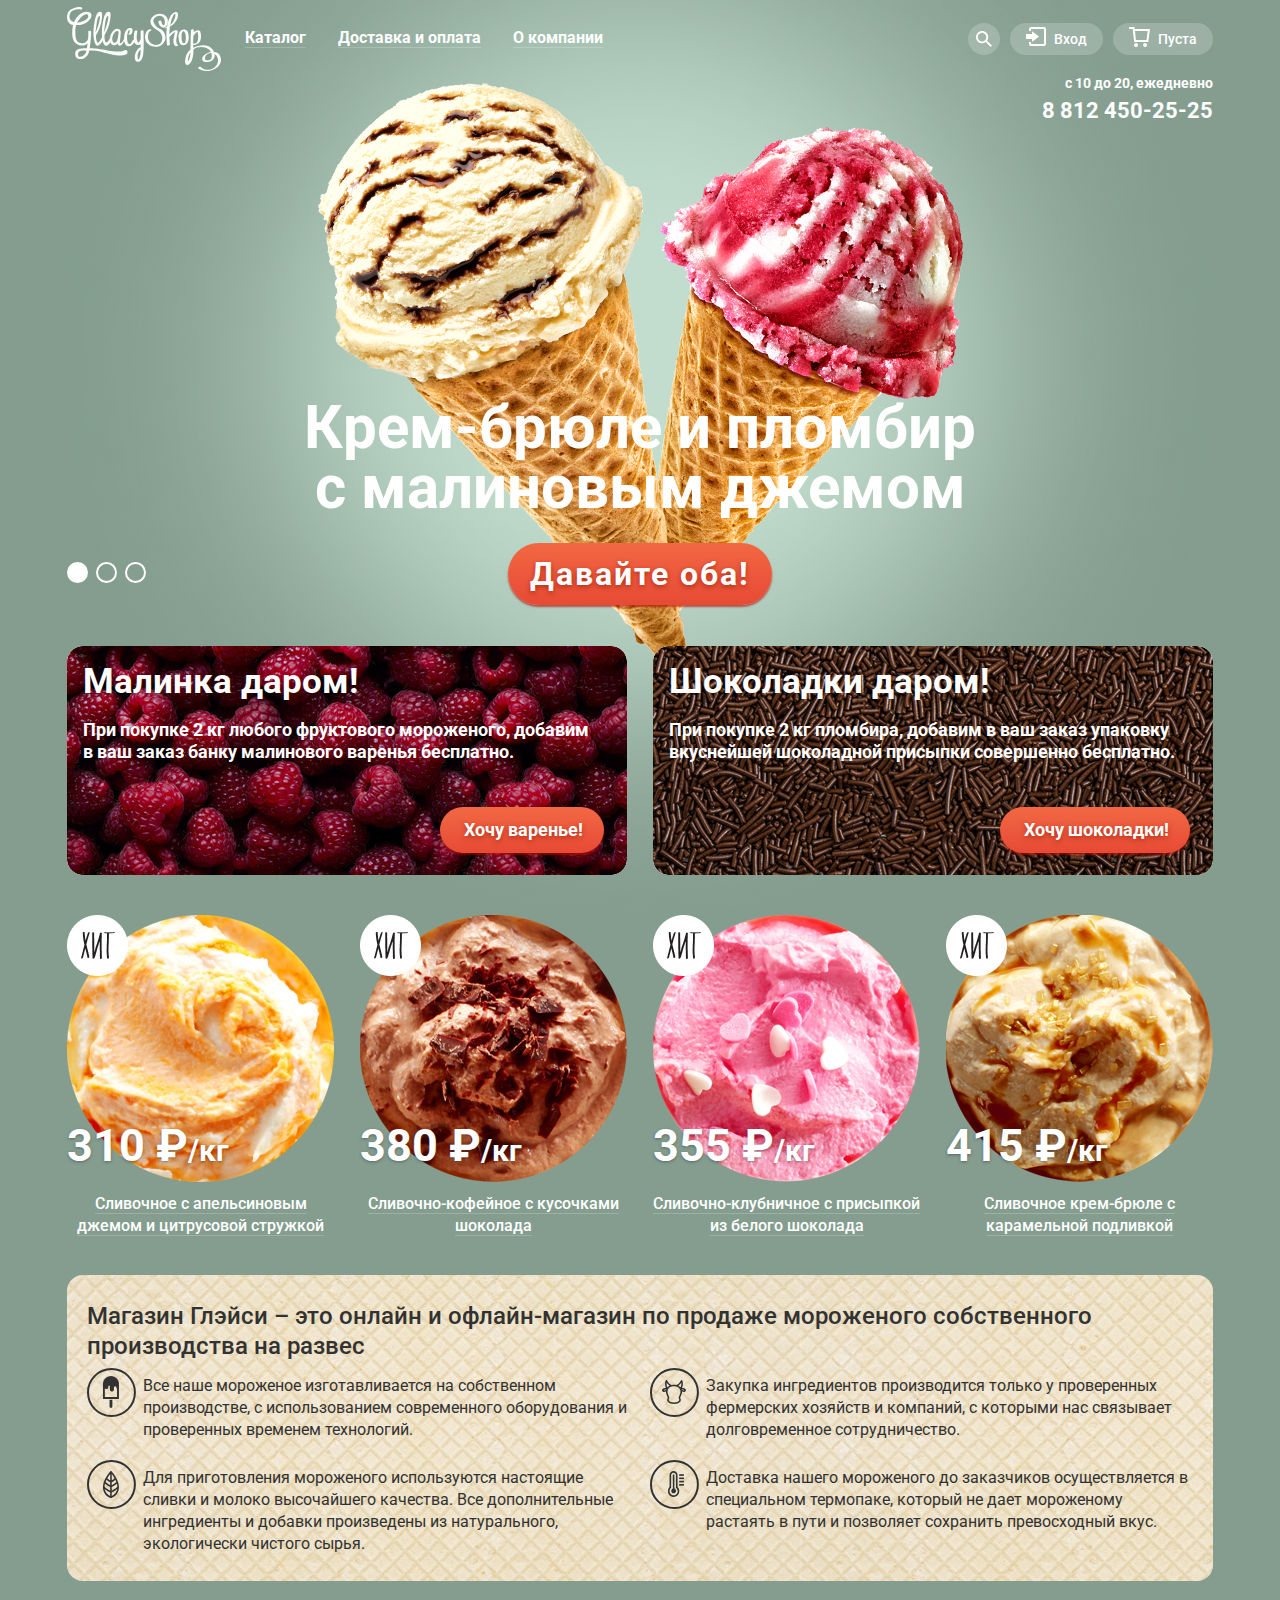
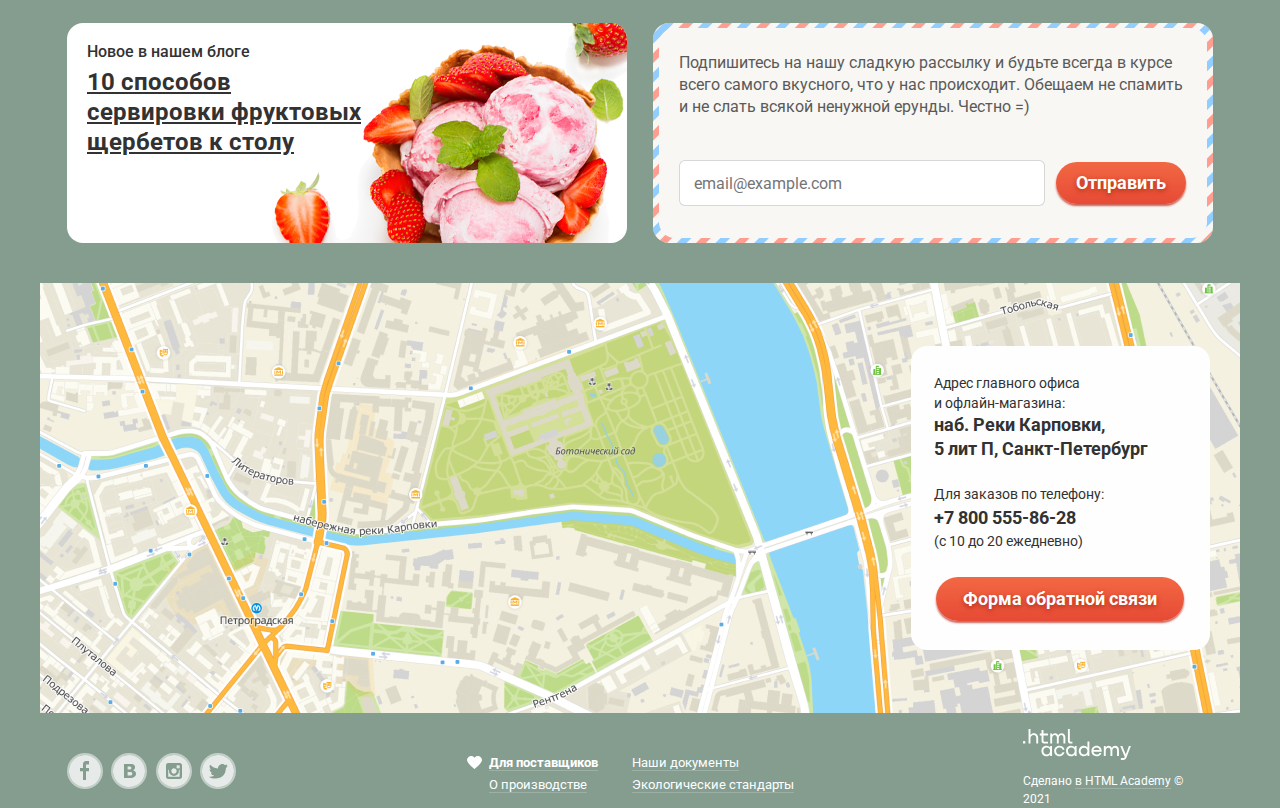
==== commit 4861316e: "Внес изменения" ====
--- a/index.html
+++ b/index.html
@@ -2,7 +2,6 @@
 <html class="page" lang="ru">
 <head>
   <meta charset="utf-8">
-  <!--<link rel="preconnect" href="https://fonts.gstatic.com">-->
   <link href="https://fonts.googleapis.com/css2?family=Roboto:wght@300;400;500;700&display=swap" rel="stylesheet">
   <link href="css/style.min.css" rel="stylesheet">
   <title>Магазин мороженого "GllacyShop"</title>
@@ -14,7 +13,6 @@
 <body>
   <div  class="page-body page-body-1">
     <header class="main-header"> <!--шапка-->
-      <!--<p>Репозиторий создан для обучения на профессиональном онлайн‑курсе «<a href="https://htmlacademy.ru/intensive/htmlcss">HTML и CSS. Профессиональная вёрстка сайтов</a>».</p> -->
       <div class="container">
         <nav class="main-navigation"> <!--меню навигации-->
           <div class="main-menu">
@@ -26,7 +24,7 @@
                 <li class="site-navigation-link">
                   <a class="site-navigation-li catalog-list-menu" href="catalog.html">Каталог</a>
                   <ul class="site-navigation-sub">
-                    <li class="site-navigation-link-VIP"><a href="">Новинки</a></li>
+                    <li class="site-navigation-link-VIP"><a class="site-navigation-link-VIP-one" href="">Новинки</a></li>
                     <li class="site-navigation-link-element"><a href="catalog.html">Сливочное</a></li>
                     <li class="site-navigation-link-element"><a href="">Щербеты</a></li>
                     <li class="site-navigation-link-element"><a href="">Фруктовый лед</a></li>
@@ -71,7 +69,7 @@
                         <label class="visually-hidden" for="login-password">Пароль</label>
                         <input class="popup-form-link-input" id="login-password" type="password" name="name" placeholder="password">
                         <div class="popup-form-link-enter">
-                          <button class="popup-form-link-button button" type="button">Войти</button>
+                          <button class="popup-form-link-button button" type="submit">Войти</button>
                           <div class="popup-form-link-help">
                             <a href="#">Забыли пароль?</a>
                             <a href="#">Новая регистрация</a>
@@ -80,13 +78,14 @@
                     </form>
                   </div>
                 </li>
-                <li><a class="user-navigation-link user-navigation-link-action" href="blank.html">
+                <li class="user-navigation-item">
+                  <a class="user-navigation-link user-navigation-link-action" href="blank.html">
                       <svg width="21" height="20" viewBox="0 0 21 20" fill="none">
                         <path d="M5.70345 2L5.46161 0H0V2H3.66795L5.17946 15H19.2869L21 2H5.70345ZM17.5034 13H6.97313L5.96545 4H18.6924L17.5034 13Z" fill="white"/>
                         <path d="M7.03359 20C8.14664 20 9.04894 19.1046 9.04894 18C9.04894 16.8954 8.14664 16 7.03359 16C5.92054 16 5.01823 16.8954 5.01823 18C5.01823 19.1046 5.92054 20 7.03359 20Z" fill="white"/>
                         <path d="M16.1027 20C17.2157 20 18.118 19.1046 18.118 18C18.118 16.8954 17.2157 16 16.1027 16C14.9896 16 14.0873 16.8954 14.0873 18C14.0873 19.1046 14.9896 20 16.1027 20Z" fill="white"/>
                       </svg>
-                    Корзина</a>
+                    Пуста</a>
                 </li>
               </ul>
             </div>
@@ -136,13 +135,11 @@
         </section>
         <div class="raspberries-chocolate"> <!--Банеры малина и шоколад-->
           <section class="raspberries"> <!-- Малинка даром! -->
-            <!-- Пока не нужно это фоном будет <img src="img/backgraund-malina.jpg" width="560" height="229" alt="Ягода малина"> -->
             <h2>Малинка даром!</h2>
             <p class="banner">При покупке 2 кг любого фруктового мороженого, добавим в ваш заказ банку малинового варенья бесплатно.</p>
             <a class="button raspberries-chocolate-button" href="blank.html">Хочу варенье!</a>
           </section>
           <section class="chocolate"> <!-- Шоколадки даром! -->
-            <!-- Пока не нужно это фоном будет <img src="img/backgraund-chocolate.jpg" width="560" height="229" alt="Шоколадная стружка"> -->
             <h2>Шоколадки даром!</h2>
             <p class="banner">При покупке 2 кг пломбира, добавим в ваш заказ упаковку вкуснейшей шоколадной присыпки совершенно бесплатно.</p>
             <a class="button raspberries-chocolate-button" href="blank.html">Хочу шоколадки!</a>
@@ -153,25 +150,25 @@
             <li class="catalog-item">
               <img src="img/ice/hit-ice1.png" width="267" height="267" alt="Мороженое">
               <p>310 ₽<span>/кг</span></p>
-              <a href="blank.html">Сливочное с апельсиновым джемом и цитрусовой стружкой</a> <!--<p>Сливочное с апельсиновым джемом и цитрусовой стружкой</p></a>-->
+              <a href="blank.html">Сливочное с апельсиновым джемом и цитрусовой стружкой</a>
               <a href="#" class="button">Быстрый просмотр</a>
             </li>
             <li class="catalog-item">
               <img src="img/ice/hit-ice2.png" width="267" height="267" alt="Мороженое">
               <p>380 ₽<span>/кг</span></p>
-              <a href="blank.html">Сливочно-кофейное с кусочками шоколада</a><!--<p>Сливочно-кофейное с кусочками шоколада</p></a>-->
+              <a href="blank.html">Сливочно-кофейное с кусочками шоколада</a>
               <a href="#" class="button">Быстрый просмотр</a>
             </li>
             <li class="catalog-item">
               <img src="img/ice/hit-ice3.png" width="267" height="267" alt="Мороженое">
               <p>355 ₽<span>/кг</span></p>
-              <a href="blank.html">Сливочно-клубничное с присыпкой из белого шоколада</a><!--<p>Сливочно-клубничное с присыпкой из белого шоколада</p></a>-->
+              <a href="blank.html">Сливочно-клубничное с присыпкой из белого шоколада</a>
               <a href="#" class="button">Быстрый просмотр</a>
             </li>
             <li class="catalog-item">
               <img src="img/ice/hit-ice4.png" width="267" height="267" alt="Мороженое">
               <p>415 ₽<span>/кг</span></p>
-              <a href="blank.html">Сливочное крем-брюле с карамельной подливкой</a><!--<p>Сливочное крем-брюле с карамельной подливкой</p></a>-->
+              <a href="blank.html">Сливочное крем-брюле с карамельной подливкой</a>
               <a href="#" class="button">Быстрый просмотр</a>
             </li>
           </ul>
@@ -311,10 +308,10 @@
               Для поставщиков</a>
           </li>
           <li class="footer-suppliers">
+            <a class="footer-contacts-list-link" href="blank.html">Наши документы</a>
+          </li>
+          <li class="footer-suppliers">
             <a class="footer-contacts-list-link" href="blank.html">О производстве</a>
-          </li>
-          <li class="footer-suppliers">
-            <a class="footer-contacts-list-link" href="blank.html">Наши документы</a>
           </li>
           <li class="footer-suppliers">
             <a class="footer-contacts-list-link" href="blank.html">Экологические стандарты</a>
@@ -330,7 +327,6 @@
   <section class="modal modal-login">
     <div class="modal-body">
       <h3>Мы обязательно вам ответим!</h3>
-      <!--<p class="modal-description">Введите пожалуйста свой логин и пароль</p>-->
       <form class="login-form" action="https://echo.htmlacademy.ru" method="post">
         <p class="login-form-user"> <!--Поле ФИО-->
           <label class="visually-hidden" for="login-name-form">ФИО</label>
--- a/css/style.min.css
+++ b/css/style.min.css
@@ -1 +1 @@
-:root{--basic-black-text:#323232;--basic-green:#849D8F;--basic-brawn:#9D8B84;--basic-neutral:#8996A6;--basic-white:#FFFFFF;--basic-neutral:#5A5A5A;--basic-dark:#696969;--basic-darl-lite:#ABABAB;--basic-green-lite:rgba(255, 255, 255, 0.2);--brown-lite:#D07058;--basic-blu-lite:#8996A6;--basic-brown:#9D8B84;--basic-light-orange:#FFBC9E;--basic-dark-lite-lite:#CACAC7}body{min-width:1200px;margin:0;padding:0;font-family:"Roboto",Arial,sans-serif;font-size:16px;line-height:22px;font-weight:700;color:var(--basic-white);background-color:var(--basic-green);background-position:top center;background-repeat:no-repeat;min-height:100%;display:grid;grid-template-rows:min-content 1fr min-content;align-content:start}h1,h2{font-size:35px;line-height:41px;margin:9px 0 29px}h2{margin:0;padding:15px 16px 17px}h3{margin-top:0;margin-bottom:7px;font-weight:500;font-size:24px;line-height:30px;color:var(--basic-black-text);padding:26px 20px 0}span{font-size:30px;line-height:35px;text-shadow:0 1px 3px rgba(49,50,53,.5)}fieldset{border:0}.visually-hidden{position:absolute;width:1px;height:1px;margin:-1px;border:0;padding:0;white-space:nowrap;clip-path:inset(100%);clip:rect(0 0 0 0);overflow:hidden}.container{width:1146px;padding-left:27px;padding-right:27px;margin-left:auto;margin-right:auto}.container-heading{margin-top:-7px}.slider{position:relative;padding-top:275px;text-align:center;color:var(--basic-white)}.slider-list{margin:0;list-style:none}.breadcrumbs-current::after,.slide{display:none}.slide-current,.user-navigation-link-search svg{display:block}.slide-title{width:700px;padding:0;margin-left:181px;margin-bottom:27px;font-size:60px;line-height:60px;font-weight:700}.slider-controls{position:absolute;bottom:25px;left:0;z-index:4;display:flex;width:79px;justify-content:space-between}.slider-controls button{padding:0;width:21px;height:21px;background-color:transparent;border:2px solid var(--basic-white);border-radius:50%;cursor:pointer}.slider-controls button:hover{background-color:var(--basic-green-lite)}.slider-controls .current{background-color:var(--basic-white)}.page-body{min-width:1200px;background-repeat:no-repeat;background-position:top center}.page-body-1{background-color:var(--basic-green);background-image:url(../img/ice-horns.png)}.page-body-2{background-color:var(--basic-blu-lite);background-image:url(../img/ice-horns2.png)}.page-body-3{background-color:var(--basic-brown);background-image:url(../img/ice-horns3.png)}.main-menu{display:flex;justify-content:space-between}.features{text-align:center}.page{height:100%}.main-navigation{font-size:16px;line-height:18px;outline-offset:-5px}.main-navigation-wrapper{margin:0;display:flex;align-items:center;width:850px;outline-offset:-5px}.user-navigation{margin:0;padding:0;width:300px;outline-offset:-5px}.information-crumbs{display:flex;align-items:flex-end}.information{padding:0;text-align:right;order:3;margin:0 0 0 auto;outline-offset:-5px}.raspberries-chocolate{display:grid;grid-template-columns:1fr 1fr;margin-bottom:40px;height:229px;margin-top:41px}.site-navigation{position:relative;padding:0;display:flex;flex-wrap:wrap;width:450px;list-style:none;line-height:18px;margin:0 0 0 24px}.crumbs li,.site-navigation-li{position:relative;margin-right:32px}.main-header-logo{margin:0;padding:3px 0 0;width:154px;height:64px}.catalog-list-menu{text-decoration:none;border-bottom:1px solid var(--basic-green-lite)}.-apply,.button,.catalog-list-menu,.hit-list a,.telephone a{color:var(--basic-white)}.crumbs{margin:0;padding:0 0 9px;display:flex;flex-wrap:wrap;justify-content:flex-start;align-items:flex-end;font-size:14px;line-height:16px;list-style:none;font-weight:400;order:1}.crumbs li{margin-right:22px}.crumbs li::after{content:"";position:absolute;top:5px;right:-15px;width:6px;height:6px;background-image:url(../img/crumbs.svg)}.crumbs li:last-child{margin-right:0}.crumbs a{color:var(--basic-white);text-decoration:none;border-bottom:1px solid var(--basic-green-lite)}.mark .catalog-list-menu{background:var(--brown-lite);padding:8px 14px;margin:-13px 17px -13px -13px;border-radius:26px;text-decoration:none}.site-navigation-sub{padding:0;list-style:none;visibility:hidden;position:absolute;width:143px;height:171px;border-radius:4px;left:-22px;top:30px;background:var(--basic-white);z-index:4;box-shadow:0 20px 20px rgba(0,0,0,.4);font-weight:400}.site-navigation-sub a,.sorting-list option{text-decoration:none;color:var(--basic-black-text)}.site-navigation-link-VIP{padding:13px 0 15px 15px;font-weight:700;font-size:14px;line-height:18px;border-bottom:1px solid rgba(50,50,50,.2);margin:0 9px 0 6px}.site-navigation-link-element{padding:7px 0 7px 21px;font-size:14px;line-height:16px}.site-navigation-link-element:hover{background-color:#fbded7}.site-navigation-link-element:focus{background-color:#f6b5a5}.site-navigation-link:hover .site-navigation-sub{visibility:visible;display:block}.user-navigation ul{margin-bottom:20px;margin-top:23px;display:flex;justify-content:space-between;list-style:none;font-size:14px;line-height:16px}.user-navigation-link{background-color:var(--basic-green-lite);border-radius:20px;color:var(--basic-white);text-decoration:none;display:block;height:32px;box-sizing:border-box;transition:color .25s,background-color .25s}.user-navigation-link path{transition:fill .25s}.user-navigation-link:hover{color:#323232;background-color:#fff}.user-navigation-link:hover path{fill:#000}.user-navigation-link-search{padding:8px}.user-navigation-link-basket{background-color:var(--basic-white);border-radius:20px;color:var(--basic-black-text);text-decoration:none;display:block;height:32px;box-sizing:border-box;transition:color .25s,background-color .25s}.user-navigation-link-action{padding:6px 16px;display:flex;align-items:center}.user-navigation-link-action svg{margin-right:8px;margin-top:-5px}.user-navigation-item{position:relative;font-weight:500}.user-navigation-popup{display:block;position:absolute;background:#f8f7f4;box-shadow:0 20px 20px rgba(0,0,0,.4);visibility:hidden;opacity:0;transition:opacity .35s,visibility .35s;z-index:4;border-radius:4px;right:0;top:36px}.user-navigation-item:hover .user-navigation-popup{visibility:visible;opacity:1}.user-navigation-popup-search{width:321px;height:64px;padding:10px}.popup-form-search input{padding-left:15px;width:292px;height:40px;margin:10px 5px;border:1px solid #d3d3d2;border-radius:4px;font-weight:400;font-size:14px;line-height:16px;color:#999}.popup-form-search input:hover{width:291px;height:38px;padding-left:14px;border:2px solid rgba(178,178,178,.52)}.popup-form-search input:focus-visible{outline:0}.popup-form-search input:focus{width:291px;height:38px;color:var(--basic-black-text);font-weight:700;border:2px solid rgba(46,136,228,.52)}.user-navigation-popup-link{width:277px;height:194px;padding:10px}.popup-form-link input{padding-left:15px;width:241px;height:44px;font-family:'Roboto';margin:10px 7px 10px 9px;border:1px solid #d3d3d2;border-radius:4px;font-weight:400;font-size:14px;line-height:16px;color:#999}.popup-form-link input:hover{width:240px;height:42px;padding-left:14px;border:2px solid rgba(178,178,178,.52)}.popup-form-link input:focus-visible{outline:0}.popup-form-link input:focus{width:240px;height:42px;color:var(--basic-black-text);font-weight:700;border:2px solid rgba(46,136,228,.52)}.popup-form-link-enter{display:flex;width:280px;height:44px;align-items:center;padding-top:10px}.popup-form-link-button{margin:0 20px 0 19px}.popup-form-link button{border:0;box-shadow:none;padding:9px 23px}.popup-form-link-help{display:flex;flex-wrap:wrap;width:140px;font-size:13px;line-height:15px}.catalog-list-menu:hover,.popup-form-link-help a{color:var(--basic-black-text);text-decoration:none}.popup-form-link-help a{border-bottom:1px solid var(--basic-darl-lite);font-weight:400;margin-bottom:5px;margin-top:4px}.user-navigation-popup-basket{width:519px;height:222px;padding:8px 2px 11px 19px}.popup-form-button-basket{padding:11px 15px;margin-left:336px;border:0;box-shadow:0 1px 2px rgba(172,16,0,.25);background:linear-gradient(180deg,#f26843 0,#e74a35 100%);text-align:right;font-size:18px;line-height:16px;border-radius:70px;text-decoration:none;display:inline-block;font-weight:700;color:var(--basic-white)}.user-navigation-popup-table{color:var(--basic-black-text);font-weight:400;font-size:13px;line-height:16px;border-bottom:1px solid var(--basic-dark-lite-lite)}.user-navigation-popup-table span{font-size:13px;line-height:16px;text-shadow:none;color:var(--basic-dark-lite-lite)}.td-column-2{padding-left:6px;padding-right:11px;height:50px}.td-column-3{width:216px}.td-column-4,.td-column-5{padding-left:3px;width:121px;text-align:right}.td-column-5{padding-left:1px;width:71px}.td-end-line{padding-bottom:8px}.user-navigation-popup-basket p{color:var(--basic-black-text);font-size:15px;text-align:right;margin-right:12px;margin-top:16px}.catalog-item:hover .button,.user-navigation-link-basket:hover .user-navigation-popup-basket{display:block}.catalog-list-menu:hover{background-color:var(--basic-white);padding:8px 14px;margin:0 17px 0 -13px;border-radius:26px}.catalog-list-menu:focus{color:var(--basic-black-text);background-color:#ededed;box-shadow:inset 0 2px 1px #696969;padding:8px 14px;border-radius:26px;text-decoration:none}.button-apply:hover,.login-link a:hover{margin:0;color:var(--basic-black-text);background-color:var(--basic-white);padding:9px 13px;border-radius:20px;text-decoration:none}.button-apply:hover{padding:9px 29px}.button-apply:focus{color:var(--basic-black-text);background-color:var(--basic-white);box-shadow:0 -3px 0 var(--basic-dark);padding:9px 29px;border-radius:20px;text-decoration:none}.work{font-size:14px;line-height:16px;margin-top:0;margin-bottom:8px}.telephone{margin:0;font-size:22px;line-height:24px}.telephone a{text-decoration:none}.telephone a:hover{text-decoration:underline}.banner-basis{font-size:60px;line-height:60px}.button,.button:hover{text-shadow:0 2px 5px rgba(160,32,11,.76)}.button{background:linear-gradient(180deg,#f26843 0,#e74a35 100%);text-align:right;font-family:'Roboto';font-weight:700;font-size:18px;line-height:24px;box-shadow:0 2px 2px rgba(172,16,0,.64);border-radius:70px;text-decoration:none;display:inline-block}.raspberries-chocolate-button{padding:11px 21px}.contacts-form-button{padding:10px 27px;margin-left:2px}.slide-button{font-size:32px;line-height:44px;padding:9px 22px;margin-left:-56px;letter-spacing:2px}.button:hover{background:linear-gradient(0deg,rgba(255,255,255,.2),rgba(255,255,255,.2)),linear-gradient(180deg,#f26843 0,#e74a35 100%);box-shadow:0 2px 2px #ac1000}.button:focus{background:linear-gradient(0deg,rgba(0,0,0,.07),rgba(0,0,0,.07)),linear-gradient(180deg,#f26843 0,#e74a35 100%);box-shadow:inset 0 2px 2px #942718;text-shadow:0 2px 5px rgba(160,32,11,.76)}.sorting-price-content{width:869px;display:flex;margin-bottom:9px}.sorting{padding:0;margin:0 15px 0 0;font-weight:500;font-size:14px;line-height:16px}.content legend,.sorting legend{padding-left:17px;margin-bottom:7px}.sorting-list{appearance:none;display:flex;color:var(--basic-white);background:var(--basic-green-lite);border-radius:20px;font-family:"Roboto",Arial,sans-serif;font-weight:500;font-size:16px;line-height:18px;height:36px;width:196px;border:0;padding:7px 40px 10px 16px;outline:0}.select-right,.sorting-list:hover{background-image:url(../img/arrow-white.svg);background-repeat:no-repeat;background-position:right 13px center;padding-right:30px}.sorting-list:hover{color:var(--basic-black-text);font-weight:500;background-image:url(../img/arrow-black.svg)}.sorting-list option:hover{background:#1e90ff;color:var(--basic-white)}.sorting-list option:focus{background:#1e90ff;color:var(--basic-white)}.select{appearance:none}.price,.price input{font-size:14px;line-height:16px}.price{padding:0;margin:0 15px 0 0;font-weight:500}.price-label1{padding-left:17px}.price-label2{padding-left:1px}.price input{width:22px;height:11px;font-family:'Roboto';border:0;background:0 0;color:var(--basic-white);text-align:right}.price input:focus-visible{outline:0}.range-controls{position:relative;margin-top:7px;width:218px;padding-top:17px;padding-bottom:17px;background:var(--basic-green-lite);border-radius:20px}.filler-apply{display:flex;align-items:flex-end;margin-bottom:40px}.button-apply{background:var(--basic-green-lite);border:2px solid var(--basic-white);color:var(--basic-white);box-sizing:border-box;border-radius:20px;font-family:"Roboto",Arial,sans-serif;font-weight:500;font-size:16px;line-height:18px;padding:8px 28px;margin-bottom:1px;text-decoration:none}.chocolate,.raspberries{width:560px;min-height:229px;border-radius:16px}.raspberries{margin-right:26px;background-image:url(../img/backgraund-malina.jpg)}.chocolate a,.raspberries a{display:block;margin-left:373px;margin-right:25px;margin-top:44px}.chocolate{background-image:url(../img/backgraund-chocolate.jpg)}.chocolate a{margin-left:347px;margin-right:24px}.banner{margin:0;padding:0 30px 0 16px;font-size:18px}.hit-button{margin-bottom:38px}.hit-list{margin:0;padding:0;text-align:center;list-style:none;display:grid;grid-template-columns:1fr 1fr 1fr 1fr}.catalog-item{padding:0;width:267px;min-height:324px;margin:0 26px 35px 0;position:relative}.catalog-item::before{content:none;position:absolute;display:block;width:293px;height:calc(100% + 82px);left:-13px;top:-6px;background-color:rgba(255,255,255,.2);border-radius:4px;z-index:1}.catalog-item:hover{z-index:3}.catalog-item:hover::before{content:""}.catalog-item .button{padding:12px 10px;width:200px;text-align:center;display:none;position:absolute;bottom:-58px;left:20px}.catalog-item img{position:relative;z-index:2}.catalog-item a,.catalog-item p{padding:0;position:relative;z-index:2}.catalog-item p{margin:-65px 0 26px;font-size:45px;line-height:45px;text-align:left;text-shadow:0 1px 3px rgba(49,50,53,.5)}.catalog-item a{margin:13px 0 0;font-weight:500;text-decoration:none;border-bottom:1px solid var(--basic-green-lite)}.quality{padding:0;margin-top:1px;min-height:306px;background-image:url(../img/pattern2.jpg);border-radius:16px;margin-bottom:42px}.quality-list{margin:0;display:grid;grid-template-columns:1fr 1fr;padding-left:20px;list-style:none;color:var(--basic-black-text)}.mail input,.quality-item{font-weight:400;font-size:16px}.quality-item{display:flex;width:540px;margin-bottom:19px;line-height:22px}.quality-item svg{width:49px}.quality-item p{margin-left:7px;margin-top:7px;width:485px;margin-bottom:0}.news-mail{display:grid;grid-template-columns:1fr 1fr;height:220px;margin-bottom:40px}.mail,.news{border-radius:16px;width:560px;min-height:220px}.news{background-image:url(../img/backgraund-news.jpg);margin-right:26px}.news a,.news p{margin:0;color:var(--basic-black-text)}.news p{padding-left:20px;padding-top:18px;padding-bottom:4px;font-weight:500}.news a{display:block;padding:0 253px 0 20px;font-weight:700;font-size:24px;line-height:30px}.contacts-text-bold-tel a:hover,.news a:hover{color:var(--basic-light-orange)}.mail{background-image:url(../img/backgraund-mail.jpg)}.mail p{margin:0;padding:29px 22px 42px 26px;font-weight:400;color:var(--basic-neutral)}.mail input{margin:0 7px 0 26px;width:350px;height:44px;border-radius:6px;border-width:1px;border-style:double;padding:0 0 0 14px;font-family:'Roboto';line-height:24px;color:#999;border-color:rgba(178,178,178,.52)}.mail-input:hover{width:348px;height:42px;margin-right:8px;padding-left:13px;border:2px solid rgba(178,178,178,.52)}.mail-input:focus{width:348px;height:42px;color:var(--basic-black-text);font-weight:700;border:2px solid rgba(46,136,228,.52);outline:0}.mail button{border-width:0;cursor:pointer;padding:9px 20px}.scale{display:flex;align-items:center;margin-left:21px;width:176px;height:2px;background:rgba(248,247,244,.5)}.bar{height:2px;background:var(--basic-white);margin:28px;width:106px}.toggle{position:absolute;top:8px;left:30px;width:4px;height:4px;border:8px solid #fff;background:var(--basic-darl-lite);cursor:pointer;border-radius:50%}.min-toggle{left:40px}.max-toggle{left:145px}.content{padding:0;margin:0;font-weight:500;font-size:14px;line-height:16px}.content-list{margin:0;background:var(--basic-green-lite);padding:9px 14px;border-radius:20px;display:flex;list-style:none}.content-list-item{padding-left:33px;margin-right:19px;position:relative}.content-list-item:last-child,.filler-list-item:last-child{margin-right:0}.content-list-item input{margin:0 11px 0 0}.content-list-item label{position:relative;display:block;cursor:pointer;font-size:16px;line-height:18px}.filter-input-radio+label::before{content:"";position:absolute;left:-33px;top:-4px;width:15px;height:15px;border:4px solid rgba(255,255,255,.8);border-radius:50%}.filter-input-radio+label:hover::before{border-color:var(--basic-white)}.filter-input-radio:checked+label::after{content:"";position:absolute;left:-26px;top:3px;width:9px;height:9px;background-color:rgba(255,255,255,.8);border-radius:50%}.filter-input-radio:checked+label:hover::after{background-color:var(--basic-white)}.filler{padding:0;margin:0}.filler legend{margin-bottom:4px;padding-left:17px;font-size:14px}.filler-list{list-style:none;display:flex;margin:0 18px 0 0;padding:13px 19px 10px;font-weight:500;line-height:18px;background:var(--basic-green-lite);border-radius:20px}.filler-list-item{padding-left:29px;margin-right:26px;position:relative}.filler-list-item label{position:relative;display:block;cursor:pointer;user-select:none}.filler-input-checkbox+label::before{content:"";position:absolute;top:-2px;left:-32px;width:24px;height:20px;background-image:url(../img/cube.svg);background-size:20px 20px;background-position:0 0;background-repeat:no-repeat}.filler-input-checkbox+label:hover::before{background-image:url(../img/cube-white.svg)}.filler-input-checkbox:checked+label::before{background-image:url(../img/cube-on.svg);background-size:24px 20px}.filler-input-checkbox:checked+label:hover::before{background-image:url(../img/cube-on-white.svg);background-size:24px 20px}.contacts,.modal h3{color:var(--basic-black-text)}.contacts{position:relative;width:1200px;height:430px;margin-left:auto;margin-right:auto;background-color:#fefefe;margin-bottom:2px}.contacts-form{position:absolute;top:63px;right:30px;background-color:#fefefe;width:276px;padding-top:27px;padding-left:23px;padding-bottom:29px;border-radius:16px}.contacts-text,.contacts-text-days{margin:0;font-weight:400;font-size:14px;line-height:20px}.contacts-text-days{margin:0 0 26px}.contacts-text-bold,.contacts-text-bold-tel{font-size:18px;line-height:24px;margin:0 0 23px}.contacts-text-bold-tel{margin:2px 0 1px}.button-send,.contacts-text-bold-tel a{color:var(--basic-black-text);text-decoration:none}.button-send{background:linear-gradient(180deg,#f26843 0,#e74a35 100%);box-shadow:0 2px 2px rgba(172,16,0,.64);padding:9px 23px;border-width:0;font-size:18px;line-height:24px;border-radius:70px;color:var(--basic-white);margin-left:290px;cursor:pointer}.modal h3{margin:0;padding:0;font-weight:500;font-size:24px;line-height:28px}.login-form input{width:251px;height:42px;font-family:'Roboto';border-radius:4px;border-width:1px;border-style:double;padding:0 0 0 14px;font-weight:400;font-size:16px;line-height:20px;color:#999;border-color:rgba(178,178,178,.52)}.modal{position:fixed;top:0;right:0;bottom:0;left:0;background-color:rgba(0,0,0,.35);display:flex;justify-content:center;z-index:5}.modal-body{position:fixed;top:50%;left:50%;transform:translate(-50%,-50%);bottom:auto;width:428px;padding:20px 25px 27px;background:#f8f7f4;border-radius:6px}.area-p{margin-bottom:25px}.area{width:428px;height:154px;resize:none;padding:16px 14px;font-family:"Roboto",Arial,sans-serif;font-size:16px;border:1px solid rgba(178,178,178,.52);box-sizing:border-box;border-radius:4px}.modal-close{position:absolute;top:15px;right:16px;width:18px;height:17px;background-color:#f8f7f4;border:0;cursor:pointer}.modal-close::after,.modal-close::before{content:"";position:absolute;top:7px;left:1px;width:18px;height:2px;background-color:#231f20}.modal-close::before{transform:rotate(45deg)}.modal-close::after{transform:rotate(-45deg)}.login-icon-user:hover{width:249px;height:40px;padding-left:13px;border:2px solid rgba(178,178,178,.52)}.login-icon-user:focus{width:249px;height:40px;border:2px solid rgba(46,136,228,.52);outline:0}.area:hover{width:428px;height:154px;padding:15px 13px;border:2px solid rgba(178,178,178,.52)}.area:focus{width:428px;height:154px;border:2px solid rgba(46,136,228,.52);outline:0}.number-list{padding:0;list-style:none;display:flex;align-items:flex-end;justify-content:space-between;width:194px;height:26px;margin:0 0 36px 952px}.number-list-number{text-decoration:none;color:var(--basic-white);height:26px;line-height:18px;font-weight:500;box-sizing:border-box;padding:0 5px;margin:0 5px}.number-list-number:hover{border-radius:50%;background-color:var(--basic-green-lite);padding:3px 8px;margin:0 2px}.number-list-active{color:var(--basic-black-text);background-color:var(--basic-white);border-radius:50%;padding:3px 8px}.footer-social ul,.main-footer{display:flex;justify-content:space-between}.main-footer{align-items:center}.footer-social{padding-top:30px}.footer-social ul{margin:0;padding:0;flex-wrap:wrap;width:169px;list-style:none}.footer-social-link:hover path{fill-opacity:1}.footer-social-link:hover g{opacity:1}.footer-contacts{margin:0;padding:28px 0 0;width:330px;text-align:center}.footer-ico{padding:0;margin:-2px 0 0;width:190px;text-align:left}.footer-ico p{margin-bottom:-6px}.footer-contacts-list{padding:0;margin:0;display:grid;grid-template-columns:1fr 1fr;list-style:none;color:var(--basic-white)}.footer-contacts-list-link{color:var(--basic-white);text-decoration:none;border-bottom:1px solid var(--basic-green-lite);font-weight:400;font-size:13px;line-height:18px;text-align:left;margin-left:22px}.footer-suppliers:nth-child(2n) .footer-contacts-list-link{margin-left:0}.footer-contacts-list-link-svg{font-weight:700;position:relative}.footer-contacts-list-link-svg svg{position:absolute;display:block;left:-22px;top:1px}.footer-suppliers{text-align:left;padding-left:2px}.footer-copyright{font-weight:400;font-size:12px;line-height:18px}.footer-copyright a{color:var(--basic-white);text-decoration:none;border-bottom:1px solid var(--basic-green-lite)}.blank-main{min-height:600px}.blank-404{text-align:center;margin-top:100px}
+:root{--basic-black-text:#323232;--basic-green:#849D8F;--basic-brawn:#9D8B84;--basic-neutral:#8996A6;--basic-white:#FFFFFF;--basic-neutral:#5A5A5A;--basic-dark:#696969;--basic-darl-lite:#ABABAB;--basic-green-lite:rgba(255, 255, 255, 0.2);--brown-lite:#D07058;--basic-blu-lite:#8996A6;--basic-brown:#9D8B84;--basic-light-orange:#FFBC9E;--basic-dark-lite-lite:#CACAC7}body{min-width:1200px;margin:0;padding:0;font-family:"Roboto",Arial,sans-serif;font-size:16px;line-height:22px;font-weight:700;color:var(--basic-white);background-color:var(--basic-green);background-position:top center;background-repeat:no-repeat;min-height:100%;display:grid;grid-template-rows:min-content 1fr min-content;align-content:start}h1,h2{font-size:35px;line-height:41px;margin:9px 0 29px}h2{margin:0;padding:15px 16px 17px}h3{margin-top:0;margin-bottom:7px;font-weight:500;font-size:24px;line-height:30px;color:var(--basic-black-text);padding:26px 20px 0}span{font-size:30px;line-height:35px;text-shadow:0 1px 3px rgba(49,50,53,.5)}fieldset{border:0}.visually-hidden{position:absolute;width:1px;height:1px;margin:-1px;border:0;padding:0;white-space:nowrap;clip-path:inset(100%);clip:rect(0 0 0 0);overflow:hidden}.container{width:1146px;padding-left:27px;padding-right:27px;margin-left:auto;margin-right:auto}.container-heading{margin-top:-7px}.slider{position:relative;padding-top:275px;text-align:center;color:var(--basic-white)}.slider-list{margin:0;list-style:none}.breadcrumbs-current::after,.slide{display:none}.slide-current,.user-navigation-link-search svg{display:block}.slide-title{width:700px;padding:0;margin-left:183px;margin-bottom:25px;font-size:60px;line-height:60px;font-weight:700}.slider-controls{position:absolute;bottom:22px;left:0;z-index:4;display:flex;width:79px;justify-content:space-between}.slider-controls button{padding:0;width:21px;height:21px;background-color:transparent;border:2px solid var(--basic-white);border-radius:50%;cursor:pointer}.slider-controls button:hover{background-color:var(--basic-green-lite)}.slider-controls .current{background-color:var(--basic-white)}.page-body{min-width:1200px;background-repeat:no-repeat;background-position:top center}.page-body-1{background-color:var(--basic-green);background-image:url(../img/ice-horns.png)}.page-body-2{background-color:var(--basic-blu-lite);background-image:url(../img/ice-horns2.png)}.page-body-3{background-color:var(--basic-brown);background-image:url(../img/ice-horns3.png)}.main-menu{display:flex;justify-content:space-between}.features{text-align:center}.page{height:100%}.main-navigation{font-size:16px;line-height:18px;outline-offset:-5px}.main-navigation-wrapper{margin:0;display:flex;align-items:center;width:850px;outline-offset:-5px}.user-navigation{margin:0;padding:0;width:330px;outline-offset:-5px}.information-crumbs{display:flex;align-items:flex-end}.information{padding:0;text-align:right;order:3;margin:0 0 0 auto;outline-offset:-5px}.raspberries-chocolate{display:grid;grid-template-columns:1fr 1fr;margin-bottom:40px;height:229px;margin-top:41px}.site-navigation{position:relative;padding:0;display:flex;flex-wrap:wrap;width:450px;list-style:none;line-height:18px;margin:0 0 0 24px}.crumbs li,.site-navigation-li{position:relative;margin-right:32px}.main-header-logo{margin:0;padding:3px 0 0;width:154px;height:64px}.catalog-list-menu{text-decoration:none;border-bottom:1px solid var(--basic-green-lite)}.-apply,.button,.catalog-list-menu,.hit-list a,.telephone a{color:var(--basic-white)}.crumbs{margin:0;padding:0 0 9px;display:flex;flex-wrap:wrap;justify-content:flex-start;align-items:flex-end;font-size:14px;line-height:16px;list-style:none;font-weight:400;order:1}.crumbs li{margin-right:22px}.crumbs li::after{content:"";position:absolute;top:5px;right:-15px;width:6px;height:6px;background-image:url(../img/crumbs.svg)}.crumbs li:last-child{margin-right:0}.crumbs a{color:var(--basic-white);text-decoration:none;border-bottom:1px solid var(--basic-green-lite)}.mark .catalog-list-menu{background:var(--brown-lite);padding:8px 14px;margin:-13px 17px -13px -13px;border-radius:26px;text-decoration:none}.site-navigation-sub{padding:0;list-style:none;visibility:hidden;position:absolute;width:143px;height:171px;border-radius:4px;left:-22px;top:30px;background:var(--basic-white);z-index:4;box-shadow:0 20px 20px rgba(0,0,0,.4);font-weight:400}.site-navigation-sub a,.sorting-list option{text-decoration:none;color:var(--basic-black-text)}.site-navigation-link-VIP{padding:9px 0 10px 16px;font-weight:700;font-size:14px;line-height:18px;border-bottom:1px solid rgba(50,50,50,.2);margin:0 9px 0 6px}.site-navigation-link-VIP-one{padding-top:12px}.site-navigation-link-element{padding:7px 0 7px 21px;font-size:14px;line-height:16px;margin-top:2px}.site-navigation-link-element:hover{background-color:#fbded7}.site-navigation-link-element:focus{background-color:#f6b5a5}.site-navigation-link:hover .site-navigation-sub{visibility:visible;display:block}.user-navigation ul{margin-bottom:20px;margin-top:23px;display:flex;justify-content:flex-end;list-style:none;font-size:14px;line-height:16px}.user-navigation-link{background-color:var(--basic-green-lite);border-radius:20px;color:var(--basic-white);text-decoration:none;display:block;height:32px;box-sizing:border-box;transition:color .25s,background-color .25s}.user-navigation-link path{transition:fill .25s}.user-navigation-link:hover{color:#323232;background-color:#fff}.user-navigation-link:hover path{fill:#000}.user-navigation-link-search{padding:8px}.user-navigation-link-basket{background-color:var(--basic-white);border-radius:20px;color:var(--basic-black-text);text-decoration:none;display:block;height:32px;box-sizing:border-box;transition:color .25s,background-color .25s}.user-navigation-link-action{padding:6px 16px;display:flex;align-items:center}.user-navigation-link-action svg{margin-right:8px;margin-top:-5px}.user-navigation-item{position:relative;font-weight:500;margin-left:10px}.user-navigation-popup{display:block;position:absolute;background:#f8f7f4;box-shadow:0 20px 20px rgba(0,0,0,.4);visibility:hidden;opacity:0;transition:opacity .35s,visibility .35s;z-index:4;border-radius:4px;right:0;top:36px}.user-navigation-item:hover .user-navigation-popup{visibility:visible;opacity:1}.user-navigation-popup-search{width:321px;height:64px;padding:10px}.popup-form-search input{padding-left:15px;width:292px;height:40px;font-family:"Roboto",Arial,sans-serif;margin:10px 5px;border:1px solid #d3d3d2;border-radius:4px;font-weight:400;font-size:14px;line-height:16px;color:#999}.popup-form-search input:hover{width:291px;height:38px;padding-left:14px;border:2px solid rgba(178,178,178,.52)}.popup-form-search input:focus-visible{outline:0}.popup-form-search input:focus{width:291px;height:38px;color:var(--basic-black-text);font-weight:700;border:2px solid rgba(46,136,228,.52)}.user-navigation-popup-link{width:257px;height:194px;padding:10px}.popup-form-link input{padding-left:15px;width:222px;height:39px;font-family:"Roboto",Arial,sans-serif;margin-top:8px;margin-left:8px;margin-bottom:13px;border:1px solid #d3d3d2;border-radius:4px;font-weight:400;font-size:14px;line-height:16px;color:#999}.popup-form-link input:hover{width:240px;height:42px;padding-left:14px;border:2px solid rgba(178,178,178,.52)}.popup-form-link input:focus-visible{outline:0}.popup-form-link input:focus{width:240px;height:42px;color:var(--basic-black-text);font-weight:700;border:2px solid rgba(46,136,228,.52)}.popup-form-link-enter{display:flex;width:265px;height:44px;align-items:center;padding-top:6px}.popup-form-link-button{margin:0 20px 0 19px}.popup-form-link button{border:0;box-shadow:none;padding:9px 26px;margin-left:8px}.popup-form-link-help{display:flex;flex-wrap:wrap;width:140px;font-size:13px;line-height:15px}.catalog-list-menu:hover,.popup-form-link-help a{color:var(--basic-black-text);text-decoration:none}.popup-form-link-help a{border-bottom:1px solid var(--basic-darl-lite);font-weight:400;margin-bottom:3px;margin-top:3px}.user-navigation-popup-basket{width:519px;height:222px;padding:8px 2px 11px 19px}.popup-form-button-basket{padding:11px 15px;margin-left:336px;border:0;box-shadow:0 1px 2px rgba(172,16,0,.25);background:linear-gradient(180deg,#f26843 0,#e74a35 100%);text-align:right;font-size:18px;line-height:16px;border-radius:70px;text-decoration:none;display:inline-block;font-weight:700;color:var(--basic-white)}.user-navigation-popup-table{color:var(--basic-black-text);font-weight:400;font-size:13px;line-height:16px;border-bottom:1px solid var(--basic-dark-lite-lite)}.user-navigation-popup-table span{font-size:13px;line-height:16px;text-shadow:none;color:var(--basic-dark-lite-lite)}.td-column-2{padding-left:6px;padding-right:12px;height:50px}.td-column-3{width:216px}.td-column-3-top{padding-top:16px}.td-column-4,.td-column-5{padding-left:3px;width:121px;text-align:right}.td-column-5{padding-left:1px;width:71px}.td-end-line{padding-bottom:8px}.user-navigation-popup-basket p{color:var(--basic-black-text);font-size:15px;text-align:right;margin-right:14px;margin-top:16px}.catalog-item:hover .button,.user-navigation-link-basket:hover .user-navigation-popup-basket{display:block}.catalog-list-menu:hover{background-color:var(--basic-white);padding:8px 14px;margin:0 17px 0 -13px;border-radius:26px}.catalog-list-menu:focus{color:var(--basic-black-text);background-color:#ededed;box-shadow:inset 0 2px 1px #696969;padding:8px 14px;border-radius:26px;text-decoration:none}.button-apply:hover,.login-link a:hover{margin:0;color:var(--basic-black-text);background-color:var(--basic-white);padding:9px 13px;border-radius:20px;text-decoration:none}.button-apply:hover{padding:9px 29px}.button-apply:focus{color:var(--basic-black-text);background-color:var(--basic-white);box-shadow:0 -3px 0 var(--basic-dark);padding:9px 29px;border-radius:20px;text-decoration:none}.work{font-size:14px;line-height:16px;margin-top:0;margin-bottom:8px}.telephone{margin:0;font-size:22px;line-height:24px}.telephone a{text-decoration:none}.telephone a:hover{text-decoration:underline}.banner-basis{font-size:60px;line-height:60px}.button,.button:hover{text-shadow:0 2px 5px rgba(160,32,11,.76)}.button{background:linear-gradient(180deg,#f26843 0,#e74a35 100%);text-align:right;font-family:"Roboto",Arial,sans-serif;font-weight:700;font-size:18px;line-height:24px;box-shadow:0 2px 2px rgba(172,16,0,.64);border-radius:70px;text-decoration:none;display:inline-block}.raspberries-chocolate-button{padding:11px 21px}.contacts-form-button{padding:10px 27px;margin-left:2px}.slide-button{font-size:32px;line-height:44px;padding:9px 22px;margin-left:-40px;letter-spacing:2px}.button:hover{background:linear-gradient(0deg,rgba(255,255,255,.2),rgba(255,255,255,.2)),linear-gradient(180deg,#f26843 0,#e74a35 100%);box-shadow:0 2px 2px #ac1000}.button:focus{background:linear-gradient(0deg,rgba(0,0,0,.07),rgba(0,0,0,.07)),linear-gradient(180deg,#f26843 0,#e74a35 100%);box-shadow:inset 0 2px 2px #942718;text-shadow:0 2px 5px rgba(160,32,11,.76)}.sorting-price-content{width:869px;display:flex;margin-bottom:9px}.sorting{padding:0;margin:0 15px 0 0;font-weight:500;font-size:14px;line-height:16px}.content legend,.sorting legend{padding-left:17px;margin-bottom:7px}.sorting-list{appearance:none;display:flex;color:var(--basic-white);background:var(--basic-green-lite);border-radius:20px;font-family:"Roboto",Arial,sans-serif;font-weight:500;font-size:16px;line-height:18px;height:36px;width:196px;border:0;padding:7px 40px 10px 16px;outline:0}.select-right,.sorting-list:hover{background-image:url(../img/arrow-white.svg);background-repeat:no-repeat;background-position:right 13px center;padding-right:30px}.sorting-list:hover{color:var(--basic-black-text);font-weight:500;background-image:url(../img/arrow-black.svg)}.sorting-list option:hover{background:#1e90ff;color:var(--basic-white)}.sorting-list option:focus{background:#1e90ff;color:var(--basic-white)}.select{appearance:none}.price,.price input{font-size:14px;line-height:16px}.price{padding:0;margin:0 15px 0 0;font-weight:500}.price-label1{padding-left:17px}.price-label2{padding-left:1px}.price input{width:22px;height:11px;font-family:"Roboto",Arial,sans-serif;border:0;background:0 0;color:var(--basic-white);text-align:right}.price input:focus-visible{outline:0}.range-controls{position:relative;margin-top:7px;width:218px;padding-top:17px;padding-bottom:17px;background:var(--basic-green-lite);border-radius:20px}.filler-apply{display:flex;align-items:flex-end;margin-bottom:40px}.button-apply{background:var(--basic-green-lite);border:2px solid var(--basic-white);color:var(--basic-white);box-sizing:border-box;border-radius:20px;font-family:"Roboto",Arial,sans-serif;font-weight:500;font-size:16px;line-height:18px;padding:8px 28px;margin-bottom:1px;text-decoration:none}.chocolate,.raspberries{width:560px;min-height:229px;border-radius:16px}.raspberries{margin-right:26px;background-image:url(../img/backgraund-malina.jpg)}.chocolate a,.raspberries a{display:block;margin-left:373px;margin-right:23px;margin-top:44px}.chocolate{background-image:url(../img/backgraund-chocolate.jpg)}.chocolate a{margin-left:347px}.banner{margin:0;padding:0 30px 0 16px;font-size:18px}.hit-button{margin-bottom:38px}.hit-list{margin:0;padding:0;text-align:center;list-style:none;display:grid;grid-template-columns:1fr 1fr 1fr 1fr}.catalog-item{padding:0;width:267px;min-height:324px;margin:0 26px 35px 0;position:relative}.catalog-item::before{content:none;position:absolute;display:block;width:293px;height:calc(100% + 78px);left:-13px;top:-8px;background-color:rgba(255,255,255,.2);border-radius:4px;z-index:1}.catalog-item:hover{z-index:3}.catalog-item:hover::before{content:""}.catalog-item .button{padding:10px 3px;width:200px;text-align:center;display:none;position:absolute;bottom:-48px;left:30px}.catalog-item img{position:relative;z-index:2}.catalog-item a,.catalog-item p{padding:0;position:relative;z-index:2}.catalog-item p{margin:-65px 0 25px;font-size:45px;line-height:45px;text-align:left;text-shadow:0 1px 3px rgba(49,50,53,.5)}.catalog-item a{margin:13px 0 0;font-weight:500;text-decoration:none;border-bottom:1px solid var(--basic-green-lite)}.quality{padding:0;margin-top:1px;min-height:306px;background-image:url(../img/pattern2.jpg);border-radius:16px;margin-bottom:42px}.quality-list{margin:0;display:grid;grid-template-columns:1fr 1fr;padding-left:20px;list-style:none;color:var(--basic-black-text)}.mail input,.quality-item{font-weight:400;font-size:16px}.quality-item{display:flex;width:540px;margin-bottom:19px;line-height:22px}.quality-item svg{width:49px}.quality-item p{margin-left:7px;margin-top:7px;width:485px;margin-bottom:0}.news-mail{display:grid;grid-template-columns:1fr 1fr;height:220px;margin-bottom:40px}.mail,.news{border-radius:16px;width:560px;min-height:220px}.news{background-image:url(../img/backgraund-news.jpg);margin-right:26px}.news a,.news p{margin:0;color:var(--basic-black-text)}.news p{padding-left:20px;padding-top:18px;padding-bottom:4px;font-weight:500}.news a{display:block;padding:0 253px 0 20px;font-weight:700;font-size:24px;line-height:30px}.contacts-text-bold-tel a:hover,.news a:hover{color:var(--basic-light-orange)}.mail{background-image:url(../img/backgraund-mail.jpg)}.mail p{margin:0;padding:29px 22px 42px 26px;font-weight:400;color:var(--basic-neutral)}.mail input{margin:0 7px 0 26px;width:350px;height:44px;border-radius:6px;border-width:1px;border-style:double;padding:0 0 0 14px;font-family:"Roboto",Arial,sans-serif;line-height:24px;color:#999;border-color:rgba(178,178,178,.52)}.mail-input:hover{width:348px;height:42px;margin-right:8px;padding-left:13px;border:2px solid rgba(178,178,178,.52)}.mail-input:focus{width:348px;height:42px;color:var(--basic-black-text);font-weight:700;border:2px solid rgba(46,136,228,.52);outline:0}.mail button{border-width:0;cursor:pointer;padding:9px 20px}.scale{display:flex;align-items:center;margin-left:21px;width:176px;height:2px;background:rgba(248,247,244,.5)}.bar{height:2px;background:var(--basic-white);margin:28px;width:106px}.toggle{position:absolute;top:8px;left:30px;width:4px;height:4px;border:8px solid #fff;background:var(--basic-darl-lite);cursor:pointer;border-radius:50%}.min-toggle{left:40px}.max-toggle{left:145px}.content{padding:0;margin:0;font-weight:500;font-size:14px;line-height:16px}.content-list{margin:0;background:var(--basic-green-lite);padding:9px 14px;border-radius:20px;display:flex;list-style:none}.content-list-item{padding-left:33px;margin-right:19px;position:relative}.content-list-item:last-child,.filler-list-item:last-child{margin-right:0}.content-list-item input{margin:0 11px 0 0}.content-list-item label{position:relative;display:block;cursor:pointer;font-size:16px;line-height:18px}.filter-input-radio+label::before{content:"";position:absolute;left:-33px;top:-4px;width:15px;height:15px;border:4px solid rgba(255,255,255,.8);border-radius:50%}.filter-input-radio+label:hover::before{border-color:var(--basic-white)}.filter-input-radio:checked+label::after{content:"";position:absolute;left:-26px;top:3px;width:9px;height:9px;background-color:rgba(255,255,255,.8);border-radius:50%}.filter-input-radio:checked+label:hover::after{background-color:var(--basic-white)}.filler{padding:0;margin:0}.filler legend{margin-bottom:4px;padding-left:17px;font-size:14px}.filler-list{list-style:none;display:flex;margin:0 18px 0 0;padding:13px 19px 10px;font-weight:500;line-height:18px;background:var(--basic-green-lite);border-radius:20px}.filler-list-item{padding-left:29px;margin-right:26px;position:relative}.filler-list-item label{position:relative;display:block;cursor:pointer;user-select:none}.filler-input-checkbox+label::before{content:"";position:absolute;top:-2px;left:-32px;width:24px;height:20px;background-image:url(../img/cube.svg);background-size:20px 20px;background-position:0 0;background-repeat:no-repeat}.filler-input-checkbox+label:hover::before{background-image:url(../img/cube-white.svg)}.filler-input-checkbox:checked+label::before{background-image:url(../img/cube-on.svg);background-size:24px 20px}.filler-input-checkbox:checked+label:hover::before{background-image:url(../img/cube-on-white.svg);background-size:24px 20px}.contacts,.modal h3{color:var(--basic-black-text)}.contacts{position:relative;width:1200px;height:430px;margin-left:auto;margin-right:auto;background-color:#fefefe;margin-bottom:2px}.contacts-form{position:absolute;top:63px;right:30px;background-color:#fefefe;width:276px;padding-top:27px;padding-left:23px;padding-bottom:29px;border-radius:16px}.contacts-text,.contacts-text-days{margin:0;font-weight:400;font-size:14px;line-height:20px}.contacts-text-days{margin:0 0 26px}.contacts-text-bold,.contacts-text-bold-tel{font-size:18px;line-height:24px;margin:0 0 23px}.contacts-text-bold-tel{margin:2px 0 1px}.button-send,.contacts-text-bold-tel a{color:var(--basic-black-text);text-decoration:none}.button-send{background:linear-gradient(180deg,#f26843 0,#e74a35 100%);box-shadow:0 2px 2px rgba(172,16,0,.64);padding:9px 23px;border-width:0;font-size:18px;line-height:24px;border-radius:70px;color:var(--basic-white);margin-left:290px;cursor:pointer}.modal h3{margin:0;padding:0;font-weight:500;font-size:24px;line-height:28px}.login-form input{width:251px;height:42px;font-family:"Roboto",Arial,sans-serif;border-radius:4px;border-width:1px;border-style:double;padding:0 0 0 14px;font-weight:400;font-size:16px;line-height:20px;color:#999;border-color:rgba(178,178,178,.52)}.modal,.modal-body{display:none;position:fixed}.modal{top:0;right:0;bottom:0;left:0;background-color:rgba(0,0,0,.35);justify-content:center;z-index:5}.modal-body{top:50%;left:50%;transform:translate(-50%,-50%);bottom:auto;width:428px;padding:20px 25px 27px;background:#f8f7f4;border-radius:6px}.area-p{margin-bottom:25px}.area{width:428px;height:154px;resize:none;padding:16px 14px;font-family:"Roboto",Arial,sans-serif;font-size:16px;border:1px solid rgba(178,178,178,.52);box-sizing:border-box;border-radius:4px}.modal-close{position:absolute;top:15px;right:16px;width:18px;height:17px;background-color:#f8f7f4;border:0;cursor:pointer}.modal-close::after,.modal-close::before{content:"";position:absolute;top:7px;left:1px;width:18px;height:2px;background-color:#231f20}.modal-close::before{transform:rotate(45deg)}.modal-close::after{transform:rotate(-45deg)}.login-icon-user:hover{width:249px;height:40px;padding-left:13px;border:2px solid rgba(178,178,178,.52)}.login-icon-user:focus{width:249px;height:40px;border:2px solid rgba(46,136,228,.52);outline:0}.area:hover{width:428px;height:154px;padding:15px 13px;border:2px solid rgba(178,178,178,.52)}.area:focus{width:428px;height:154px;border:2px solid rgba(46,136,228,.52);outline:0}.number-list{padding:0;list-style:none;display:flex;align-items:flex-end;justify-content:space-between;width:194px;height:26px;margin:0 0 36px 952px}.number-list-number-left{margin-right:14px}.number-list-number-right{margin-left:14px}.number-list-number{text-decoration:none;color:var(--basic-white);height:26px;line-height:18px;font-weight:500;box-sizing:border-box;padding:0 5px;margin:0 5px}.number-list-number:hover{border-radius:50%;background-color:var(--basic-green-lite);padding:3px 8px;margin:0 2px}.number-list-active{color:var(--basic-black-text);background-color:var(--basic-white);border-radius:50%;padding:3px 8px}.footer-social ul,.main-footer{display:flex;justify-content:space-between}.main-footer{align-items:center}.footer-social{padding-top:30px}.footer-social ul{margin:0;padding:0;flex-wrap:wrap;width:169px;list-style:none}.footer-social-link:hover path{fill-opacity:1}.footer-social-link:hover g{opacity:1}.footer-contacts{margin:0;padding:28px 0 0;width:330px;text-align:center}.footer-ico{padding:0;margin:-2px 0 0;width:190px;text-align:left}.footer-ico p{margin-bottom:-6px}.footer-contacts-list{padding:0;margin:0;display:grid;grid-template-columns:1fr 1fr;list-style:none;color:var(--basic-white)}.footer-contacts-list-link{color:var(--basic-white);text-decoration:none;border-bottom:1px solid var(--basic-green-lite);font-weight:400;font-size:13px;line-height:18px;text-align:left;margin-left:22px}.footer-suppliers:nth-child(2n) .footer-contacts-list-link{margin-left:0}.footer-contacts-list-link-svg{font-weight:700;position:relative}.footer-contacts-list-link-svg svg{position:absolute;display:block;left:-22px;top:1px}.footer-suppliers{text-align:left;padding-left:2px}.footer-copyright{font-weight:400;font-size:12px;line-height:18px}.footer-copyright a{color:var(--basic-white);text-decoration:none;border-bottom:1px solid var(--basic-green-lite)}.blank-main{min-height:600px}.blank-404{text-align:center;margin-top:100px}
